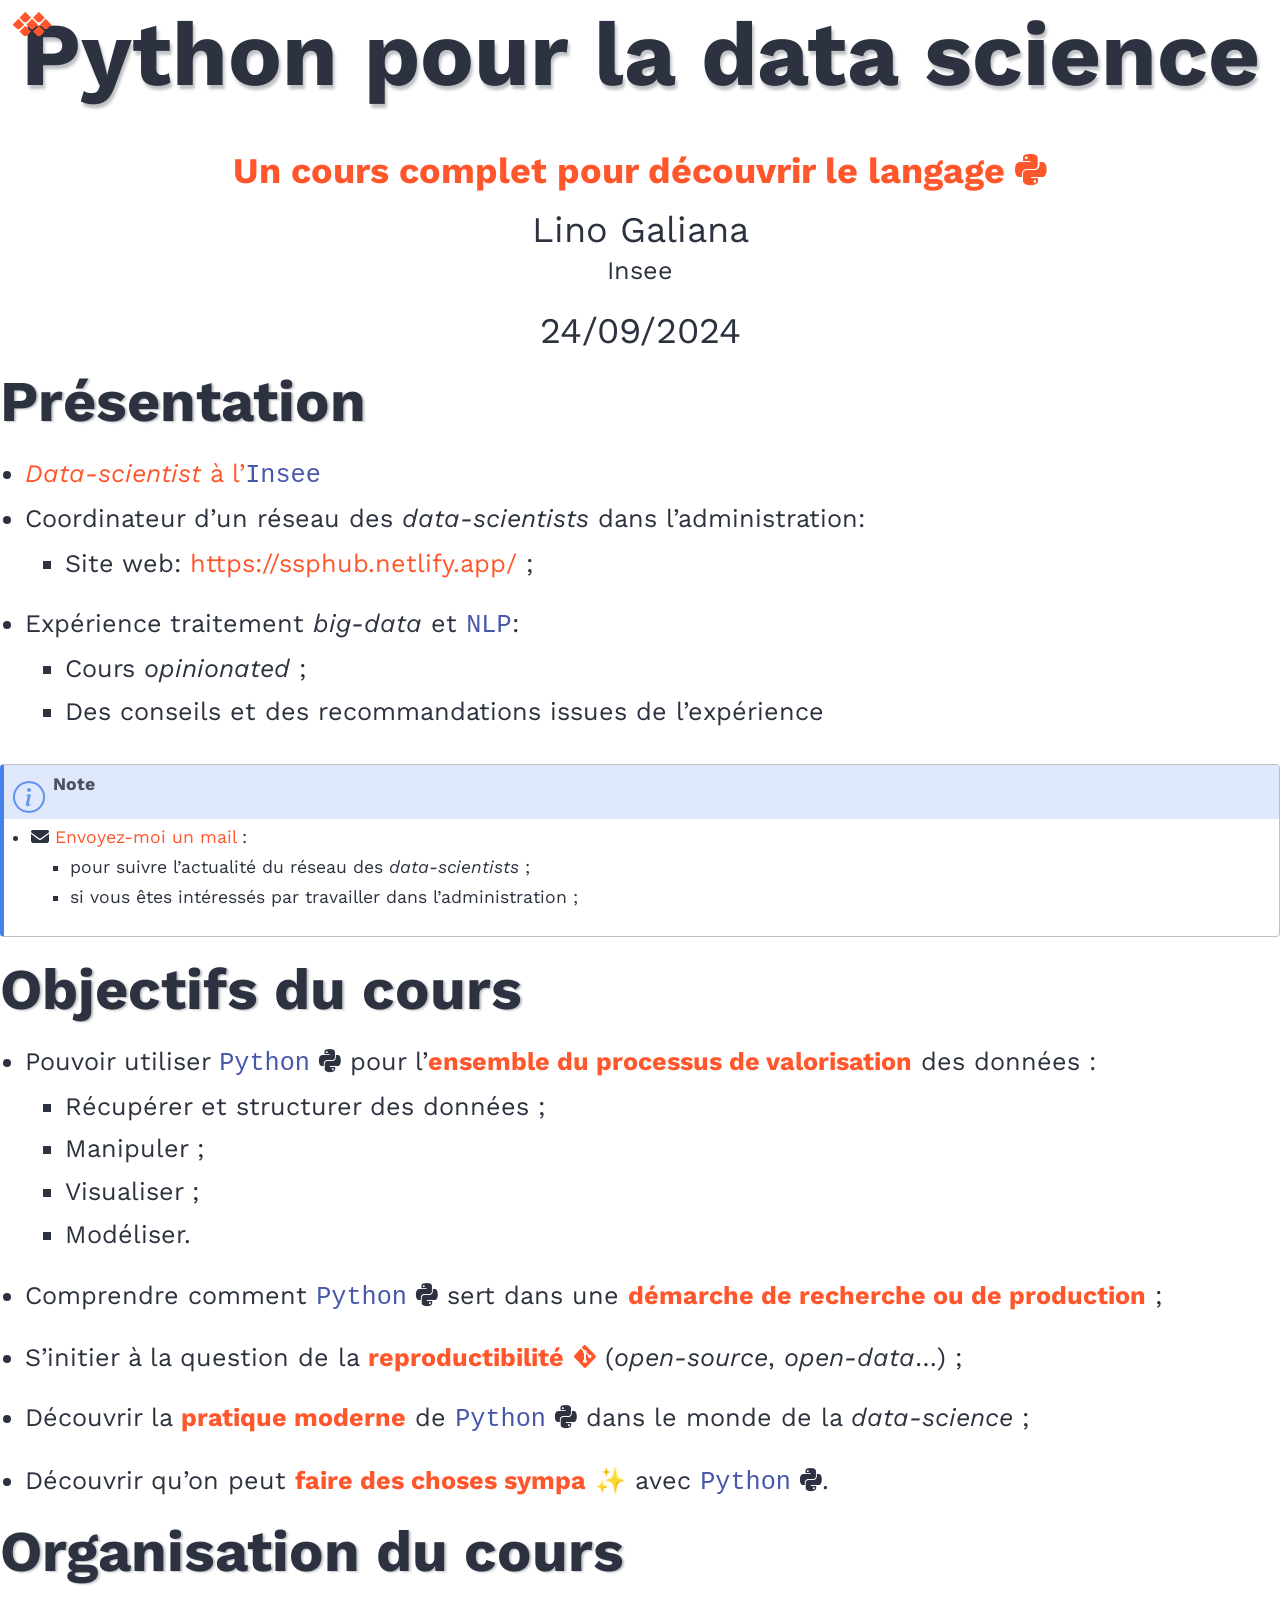
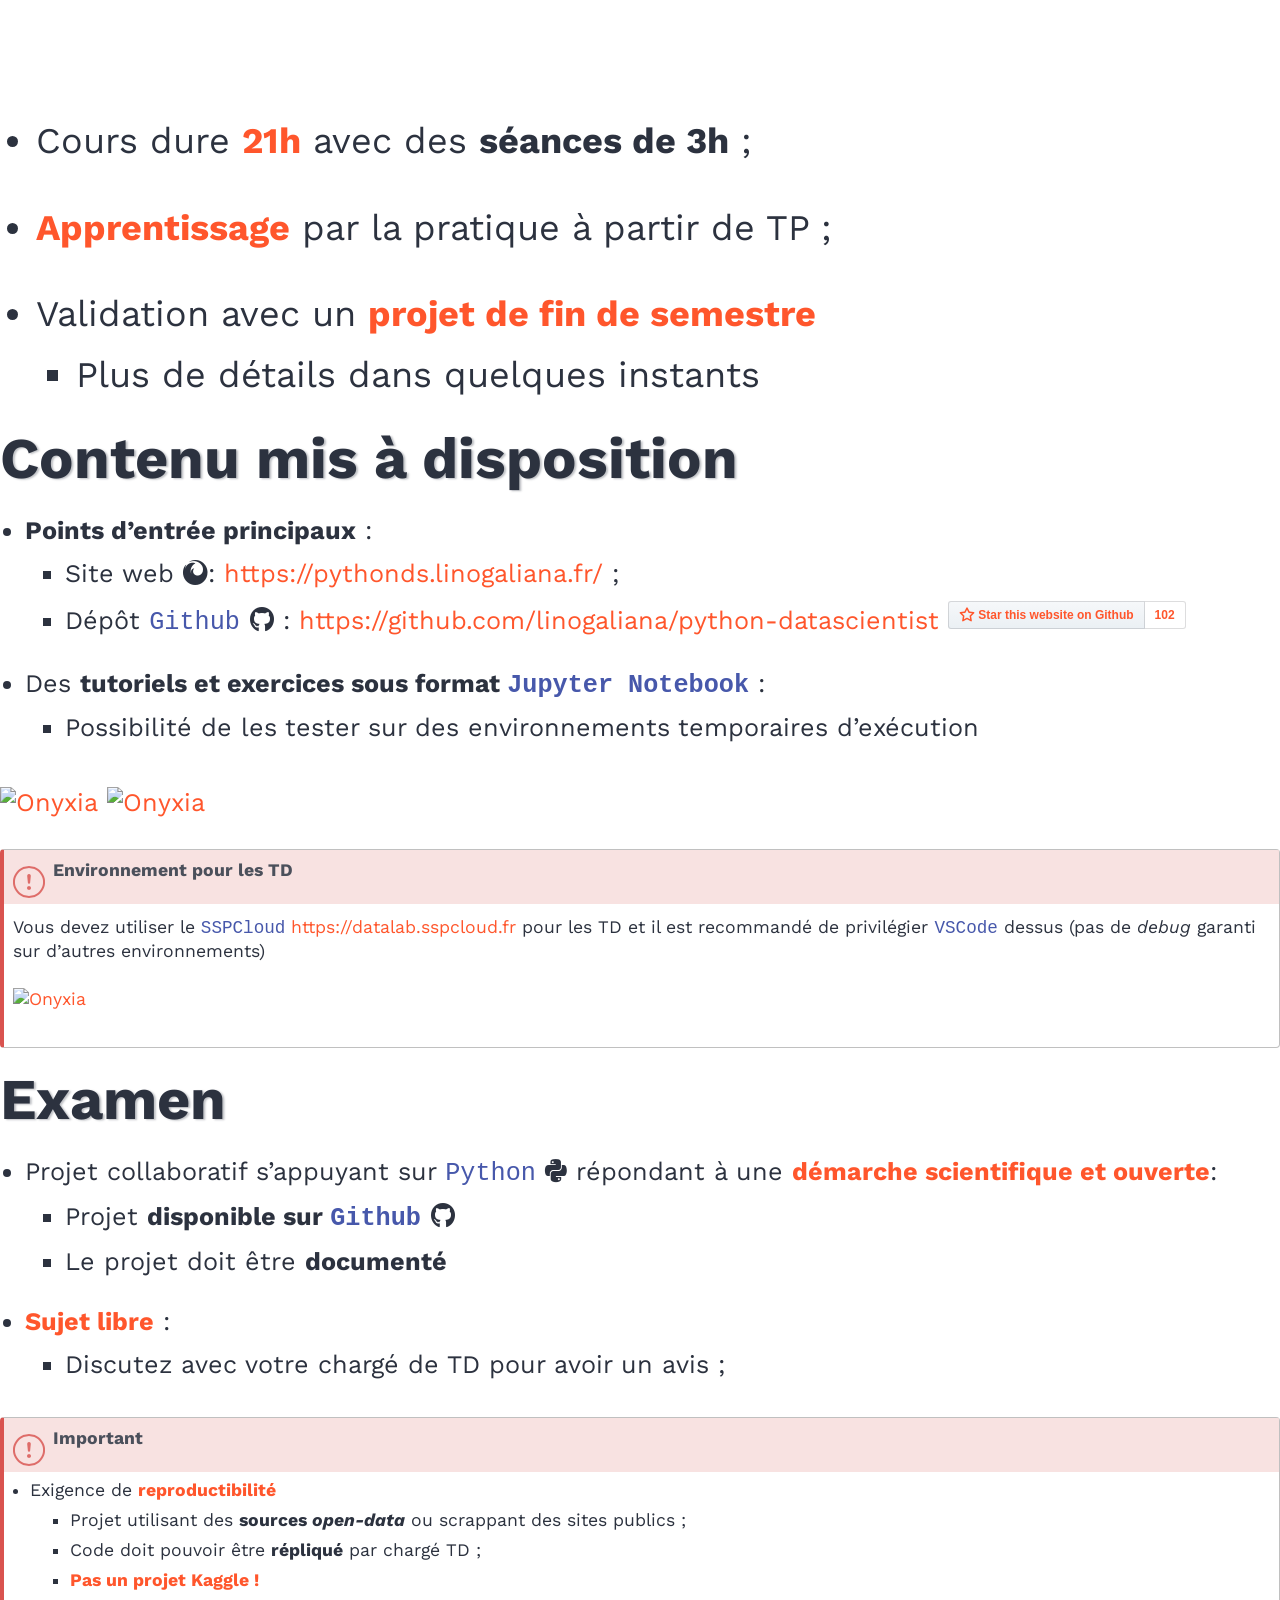
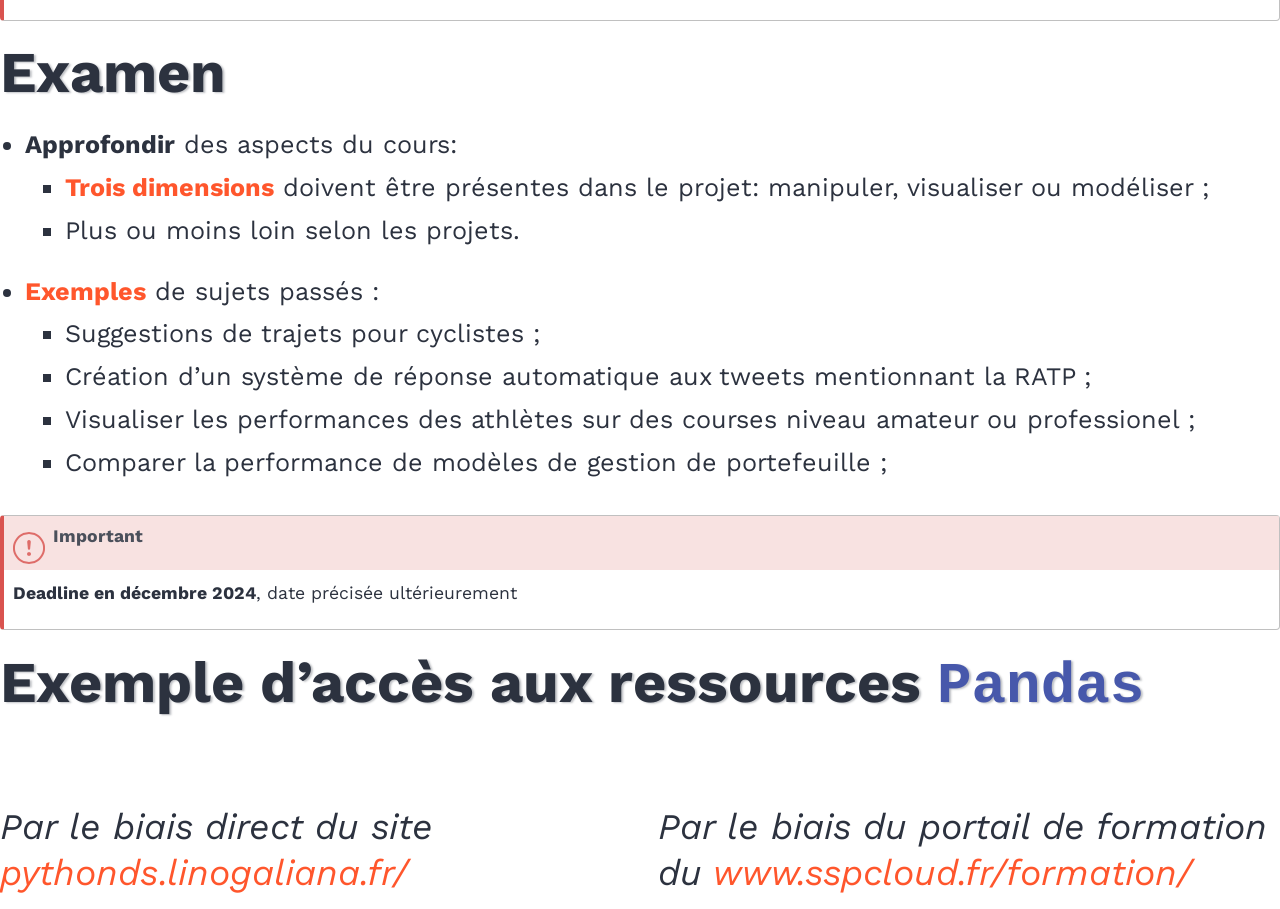
==== index.html @ a39e6d37 "Built site for gh-pages" ====
<!DOCTYPE html>
<html lang="fr-FR"><head>
<script src="site_libs/tone/tone.js"></script>
<script src="site_libs/clipboard/clipboard.min.js"></script>
<script src="site_libs/quarto-html/tabby.min.js"></script>
<script src="site_libs/quarto-html/popper.min.js"></script>
<script src="site_libs/quarto-html/tippy.umd.min.js"></script>
<link href="site_libs/quarto-html/tippy.css" rel="stylesheet">
<link href="site_libs/quarto-html/light-border.css" rel="stylesheet">
<link href="site_libs/quarto-html/quarto-html.min.css" rel="stylesheet" data-mode="light">
<link href="site_libs/quarto-html/quarto-syntax-highlighting.css" rel="stylesheet" id="quarto-text-highlighting-styles">
<link href="site_libs/quarto-contrib/fontawesome6-0.1.0/all.css" rel="stylesheet">
<link href="site_libs/quarto-contrib/fontawesome6-0.1.0/latex-fontsize.css" rel="stylesheet"><meta charset="utf-8">
  <meta name="generator" content="quarto-1.5.57">

  <meta name="author" content="Lino Galiana">
  <title>Python pour la data science</title>
  <meta name="apple-mobile-web-app-capable" content="yes">
  <meta name="apple-mobile-web-app-status-bar-style" content="black-translucent">
  <meta name="viewport" content="width=device-width, initial-scale=1.0, maximum-scale=1.0, user-scalable=no, minimal-ui">
  <link rel="stylesheet" href="site_libs/revealjs/dist/reset.css">
  <link rel="stylesheet" href="site_libs/revealjs/dist/reveal.css">
  <style>
    code{white-space: pre-wrap;}
    span.smallcaps{font-variant: small-caps;}
    div.columns{display: flex; gap: min(4vw, 1.5em);}
    div.column{flex: auto; overflow-x: auto;}
    div.hanging-indent{margin-left: 1.5em; text-indent: -1.5em;}
    ul.task-list{list-style: none;}
    ul.task-list li input[type="checkbox"] {
      width: 0.8em;
      margin: 0 0.8em 0.2em -1em; /* quarto-specific, see https://github.com/quarto-dev/quarto-cli/issues/4556 */ 
      vertical-align: middle;
    }
  </style>
  <link rel="stylesheet" href="site_libs/revealjs/dist/theme/quarto.css">
  <link rel="stylesheet" href="site_libs/quarto-contrib/quarto-project/InseeFrLab/onyxia/logo.css">
  <link href="site_libs/revealjs/plugin/quarto-line-highlight/line-highlight.css" rel="stylesheet">
  <link href="site_libs/revealjs/plugin/reveal-menu/menu.css" rel="stylesheet">
  <link href="site_libs/revealjs/plugin/reveal-menu/quarto-menu.css" rel="stylesheet">
  <link href="site_libs/revealjs/plugin/quarto-support/footer.css" rel="stylesheet">
  <style type="text/css">

  .callout {
    margin-top: 1em;
    margin-bottom: 1em;  
    border-radius: .25rem;
  }

  .callout.callout-style-simple { 
    padding: 0em 0.5em;
    border-left: solid #acacac .3rem;
    border-right: solid 1px silver;
    border-top: solid 1px silver;
    border-bottom: solid 1px silver;
    display: flex;
  }

  .callout.callout-style-default {
    border-left: solid #acacac .3rem;
    border-right: solid 1px silver;
    border-top: solid 1px silver;
    border-bottom: solid 1px silver;
  }

  .callout .callout-body-container {
    flex-grow: 1;
  }

  .callout.callout-style-simple .callout-body {
    font-size: 1rem;
    font-weight: 400;
  }

  .callout.callout-style-default .callout-body {
    font-size: 0.9rem;
    font-weight: 400;
  }

  .callout.callout-titled.callout-style-simple .callout-body {
    margin-top: 0.2em;
  }

  .callout:not(.callout-titled) .callout-body {
      display: flex;
  }

  .callout:not(.no-icon).callout-titled.callout-style-simple .callout-content {
    padding-left: 1.6em;
  }

  .callout.callout-titled .callout-header {
    padding-top: 0.2em;
    margin-bottom: -0.2em;
  }

  .callout.callout-titled .callout-title  p {
    margin-top: 0.5em;
    margin-bottom: 0.5em;
  }
    
  .callout.callout-titled.callout-style-simple .callout-content  p {
    margin-top: 0;
  }

  .callout.callout-titled.callout-style-default .callout-content  p {
    margin-top: 0.7em;
  }

  .callout.callout-style-simple div.callout-title {
    border-bottom: none;
    font-size: .9rem;
    font-weight: 600;
    opacity: 75%;
  }

  .callout.callout-style-default  div.callout-title {
    border-bottom: none;
    font-weight: 600;
    opacity: 85%;
    font-size: 0.9rem;
    padding-left: 0.5em;
    padding-right: 0.5em;
  }

  .callout.callout-style-default div.callout-content {
    padding-left: 0.5em;
    padding-right: 0.5em;
  }

  .callout.callout-style-simple .callout-icon::before {
    height: 1rem;
    width: 1rem;
    display: inline-block;
    content: "";
    background-repeat: no-repeat;
    background-size: 1rem 1rem;
  }

  .callout.callout-style-default .callout-icon::before {
    height: 0.9rem;
    width: 0.9rem;
    display: inline-block;
    content: "";
    background-repeat: no-repeat;
    background-size: 0.9rem 0.9rem;
  }

  .callout-title {
    display: flex
  }
    
  .callout-icon::before {
    margin-top: 1rem;
    padding-right: .5rem;
  }

  .callout.no-icon::before {
    display: none !important;
  }

  .callout.callout-titled .callout-body > .callout-content > :last-child {
    padding-bottom: 0.5rem;
    margin-bottom: 0;
  }

  .callout.callout-titled .callout-icon::before {
    margin-top: .5rem;
    padding-right: .5rem;
  }

  .callout:not(.callout-titled) .callout-icon::before {
    margin-top: 1rem;
    padding-right: .5rem;
  }

  /* Callout Types */

  div.callout-note {
    border-left-color: #4582ec !important;
  }

  div.callout-note .callout-icon::before {
    background-image: url('[data-uri]');
  }

  div.callout-note.callout-style-default .callout-title {
    background-color: #dae6fb
  }

  div.callout-important {
    border-left-color: #d9534f !important;
  }

  div.callout-important .callout-icon::before {
    background-image: url('[data-uri]');
  }

  div.callout-important.callout-style-default .callout-title {
    background-color: #f7dddc
  }

  div.callout-warning {
    border-left-color: #f0ad4e !important;
  }

  div.callout-warning .callout-icon::before {
    background-image: url('[data-uri]');
  }

  div.callout-warning.callout-style-default .callout-title {
    background-color: #fcefdc
  }

  div.callout-tip {
    border-left-color: #02b875 !important;
  }

  div.callout-tip .callout-icon::before {
    background-image: url('[data-uri]');
  }

  div.callout-tip.callout-style-default .callout-title {
    background-color: #ccf1e3
  }

  div.callout-caution {
    border-left-color: #fd7e14 !important;
  }

  div.callout-caution .callout-icon::before {
    background-image: url('[data-uri]');
  }

  div.callout-caution.callout-style-default .callout-title {
    background-color: #ffe5d0
  }

  </style>
  <style type="text/css">
    .reveal div.sourceCode {
      margin: 0;
      overflow: auto;
    }
    .reveal div.hanging-indent {
      margin-left: 1em;
      text-indent: -1em;
    }
    .reveal .slide:not(.center) {
      height: 100%;
    }
    .reveal .slide.scrollable {
      overflow-y: auto;
    }
    .reveal .footnotes {
      height: 100%;
      overflow-y: auto;
    }
    .reveal .slide .absolute {
      position: absolute;
      display: block;
    }
    .reveal .footnotes ol {
      counter-reset: ol;
      list-style-type: none; 
      margin-left: 0;
    }
    .reveal .footnotes ol li:before {
      counter-increment: ol;
      content: counter(ol) ". "; 
    }
    .reveal .footnotes ol li > p:first-child {
      display: inline-block;
    }
    .reveal .slide ul,
    .reveal .slide ol {
      margin-bottom: 0.5em;
    }
    .reveal .slide ul li,
    .reveal .slide ol li {
      margin-top: 0.4em;
      margin-bottom: 0.2em;
    }
    .reveal .slide ul[role="tablist"] li {
      margin-bottom: 0;
    }
    .reveal .slide ul li > *:first-child,
    .reveal .slide ol li > *:first-child {
      margin-block-start: 0;
    }
    .reveal .slide ul li > *:last-child,
    .reveal .slide ol li > *:last-child {
      margin-block-end: 0;
    }
    .reveal .slide .columns:nth-child(3) {
      margin-block-start: 0.8em;
    }
    .reveal blockquote {
      box-shadow: none;
    }
    .reveal .tippy-content>* {
      margin-top: 0.2em;
      margin-bottom: 0.7em;
    }
    .reveal .tippy-content>*:last-child {
      margin-bottom: 0.2em;
    }
    .reveal .slide > img.stretch.quarto-figure-center,
    .reveal .slide > img.r-stretch.quarto-figure-center {
      display: block;
      margin-left: auto;
      margin-right: auto; 
    }
    .reveal .slide > img.stretch.quarto-figure-left,
    .reveal .slide > img.r-stretch.quarto-figure-left  {
      display: block;
      margin-left: 0;
      margin-right: auto; 
    }
    .reveal .slide > img.stretch.quarto-figure-right,
    .reveal .slide > img.r-stretch.quarto-figure-right  {
      display: block;
      margin-left: auto;
      margin-right: 0; 
    }
  </style>
  <link rel="icon" type="image/png" sizes="32x32" href="favicon-32x32.png">
<meta name="citation_title" content="Python pour la data science">
<meta name="citation_author" content="Lino Galiana">
<meta name="citation_publication_date" content="2023">
<meta name="citation_cover_date" content="2023">
<meta name="citation_year" content="2023">
<meta name="citation_online_date" content="2024-09-24">
<meta name="citation_fulltext_html_url" content="https://pythonds.linogaliana.fr/">
<meta name="citation_doi" content="10.5281/zenodo.8229676">
<meta name="citation_language" content="fr-FR">
</head>
<body class="quarto-light">
  <div class="reveal">
    <div class="slides">

<section id="title-slide" data-background-image="site_libs/quarto-contrib/quarto-project/InseeFrLab/onyxia/background.svg" data-background-size="contain" class="quarto-title-block center">
  <h1 class="title">Python pour la data science</h1>
  <p class="subtitle"></p><p><strong><span class="orange">Un cours complet pour découvrir le langage <i class="fa-brands fa-python" aria-label="python"></i></span></strong></p><p></p>

<div class="quarto-title-authors">
<div class="quarto-title-author">
<div class="quarto-title-author-name">
<a href="https://www.linogaliana.fr/">Lino Galiana</a> 
</div>
        <p class="quarto-title-affiliation">
            Insee
          </p>
    </div>
</div>

  <p class="date">24/09/2024</p>
</section>
<section id="présentation" class="slide level2 smaller" data-background-image="background.svg" data-background-size="contain">
<h2>Présentation</h2>
<ul>
<li><p><a href="https://www.linogaliana.fr/"><em>Data-scientist</em> à l’<code>Insee</code></a></p></li>
<li><p>Coordinateur d’un réseau des <em>data-scientists</em> dans l’administration:</p>
<ul>
<li>Site web: <a href="https://ssphub.netlify.app/">https://ssphub.netlify.app/</a> ;</li>
</ul></li>
</ul>
<div class="fragment">
<ul>
<li>Expérience traitement <em>big-data</em> et <code>NLP</code>:
<ul>
<li>Cours <em>opinionated</em> ;</li>
<li>Des conseils et des recommandations issues de l’expérience</li>
</ul></li>
</ul>
<div class="callout callout-note callout-titled callout-style-default">
<div class="callout-body">
<div class="callout-title">
<div class="callout-icon-container">
<i class="callout-icon"></i>
</div>
<p><strong>Note</strong></p>
</div>
<div class="callout-content">
<ul>
<li><i class="fa-solid fa-envelope" aria-label="envelope"></i> <script type="text/javascript">
<!--
h='&#x69;&#110;&#x73;&#x65;&#x65;&#46;&#102;&#114;';a='&#64;';n='&#x25;&#50;&#48;&#108;&#x69;&#110;&#x6f;&#46;&#x67;&#x61;&#108;&#x69;&#x61;&#110;&#x61;';e=n+a+h;
document.write('<a h'+'ref'+'="ma'+'ilto'+':'+e+'" clas'+'s="em' + 'ail">'+'&#x45;&#110;&#118;&#x6f;&#x79;&#x65;&#122;&#x2d;&#x6d;&#x6f;&#x69;&#32;&#x75;&#110;&#32;&#x6d;&#x61;&#x69;&#108;'+'<\/'+'a'+'>');
// -->
</script><noscript>Envoyez-moi un mail (%20lino.galiana at insee dot fr)</noscript> :
<ul>
<li>pour suivre l’actualité du réseau des <em>data-scientists</em> ;</li>
<li>si vous êtes intéressés par travailler dans l’administration ;</li>
</ul></li>
</ul>
</div>
</div>
</div>
</div>
</section>
<section id="objectifs-du-cours" class="slide level2 smaller" data-background-image="background.svg" data-background-size="contain">
<h2>Objectifs du cours</h2>
<ul>
<li>Pouvoir utiliser <code>Python</code> <i class="fa-brands fa-python" aria-label="python"></i> pour l’<span class="orange"><strong>ensemble du processus de valorisation</strong></span> des données :
<ul>
<li>Récupérer et structurer des données ;</li>
<li>Manipuler ;</li>
<li>Visualiser ;</li>
<li>Modéliser.</li>
</ul></li>
</ul>
<div class="fragment">
<ul>
<li>Comprendre comment <code>Python</code> <i class="fa-brands fa-python" aria-label="python"></i> sert dans une <span class="orange"><strong>démarche de recherche ou de production</strong></span> ;</li>
</ul>
</div>
<div class="fragment">
<ul>
<li>S’initier à la question de la <span class="orange"><strong>reproductibilité</strong> <i class="fa-brands fa-git-alt" aria-label="git-alt"></i></span> (<em>open-source</em>, <em>open-data</em>…) ;</li>
</ul>
</div>
<div class="fragment">
<ul>
<li>Découvrir la <span class="orange"><strong>pratique moderne</strong></span> de <code>Python</code> <i class="fa-brands fa-python" aria-label="python"></i> dans le monde de la <em>data-science</em> ;</li>
</ul>
</div>
<div class="fragment">
<ul>
<li>Découvrir qu’on peut <span class="orange"><strong>faire des choses sympa</strong></span> <span class="emoji" data-emoji="sparkles">✨</span> avec <code>Python</code> <i class="fa-brands fa-python" aria-label="python"></i>.</li>
</ul>
</div>
</section>
<section id="organisation-du-cours" class="slide level2" data-background-image="background.svg" data-background-size="contain">
<h2>Organisation du cours</h2>
<p><br><br></p>
<ul>
<li>Cours dure <span class="orange"><strong>21h</strong></span> avec des <strong>séances de 3h</strong> ;</li>
</ul>
<div class="fragment">
<ul>
<li><span class="orange"><strong>Apprentissage</strong></span> par la pratique à partir de TP ;</li>
</ul>
</div>
<div class="fragment">
<ul>
<li>Validation avec un <span class="orange"><strong>projet de fin de semestre</strong></span>
<ul>
<li>Plus de détails dans quelques instants</li>
</ul></li>
</ul>
</div>
</section>
<section id="contenu-mis-à-disposition" class="slide level2 smaller" data-background-image="background.svg" data-background-size="contain">
<h2>Contenu mis à disposition</h2>
<style type="text/css">body{margin:0}a{text-decoration:none;outline:0}.widget{display:inline-block;overflow:hidden;font-family:-apple-system,BlinkMacSystemFont,Segoe UI,Helvetica,Arial,sans-serif;font-size:0;line-height:0;white-space:nowrap}.btn,.social-count{position:relative;display:inline-block;display:inline-flex;height:14px;padding:2px 5px;font-size:11px;font-weight:600;line-height:14px;vertical-align:bottom;cursor:pointer;-webkit-user-select:none;-moz-user-select:none;-ms-user-select:none;user-select:none;background-repeat:repeat-x;background-position:-1px -1px;background-size:110% 110%;border:1px solid}.btn{border-radius:.25em}.btn:not(:last-child){border-radius:.25em 0 0 .25em}.social-count{border-left:0;border-radius:0 .25em .25em 0}.widget-lg .btn,.widget-lg .social-count{height:16px;padding:5px 10px;font-size:12px;line-height:16px}.octicon{display:inline-block;vertical-align:text-top;fill:currentColor;overflow:visible}.btn:focus-visible,.social-count:focus-visible{outline:2px solid #0969da;outline-offset:-2px}.btn{color:#24292f;background-color:#ebf0f4;border-color:#ccd1d5;border-color:rgba(27,31,36,.15);background-image:url("data:image/svg+xml,%3csvg xmlns='http://www.w3.org/2000/svg'%3e%3clinearGradient id='o' x2='0' y2='1'%3e%3cstop stop-color='%23f6f8fa'/%3e%3cstop offset='90%25' stop-color='%23ebf0f4'/%3e%3c/linearGradient%3e%3crect width='100%25' height='100%25' fill='url(%23o)'/%3e%3c/svg%3e");background-image:-moz-linear-gradient(top, #f6f8fa, #ebf0f4 90%);background-image:linear-gradient(180deg, #f6f8fa, #ebf0f4 90%);filter:progid:DXImageTransform.Microsoft.Gradient(startColorstr='#FFF6F8FA', endColorstr='#FFEAEFF3')}:root .btn{filter:none}.btn:hover,.btn:focus{background-color:#e9ebef;background-position:0 -0.5em;border-color:#caccd1;border-color:rgba(27,31,36,.15);background-image:url("data:image/svg+xml,%3csvg xmlns='http://www.w3.org/2000/svg'%3e%3clinearGradient id='o' x2='0' y2='1'%3e%3cstop stop-color='%23f3f4f6'/%3e%3cstop offset='90%25' stop-color='%23e9ebef'/%3e%3c/linearGradient%3e%3crect width='100%25' height='100%25' fill='url(%23o)'/%3e%3c/svg%3e");background-image:-moz-linear-gradient(top, #f3f4f6, #e9ebef 90%);background-image:linear-gradient(180deg, #f3f4f6, #e9ebef 90%);filter:progid:DXImageTransform.Microsoft.Gradient(startColorstr='#FFF3F4F6', endColorstr='#FFE8EAEE')}:root .btn:hover,:root .btn:focus{filter:none}.btn:active{background-color:#e5e9ed;border-color:#c7cbcf;border-color:rgba(27,31,36,.15);box-shadow:inset 0 .15em .3em rgba(27,31,36,.15);background-image:none;filter:none}.social-count{color:#24292f;background-color:#fff;border-color:#ddddde;border-color:rgba(27,31,36,.15)}.social-count:hover,.social-count:focus{color:#0969da}.octicon-heart{color:#bf3989}</style>
<ul>
<li><strong>Points d’entrée principaux</strong> :
<ul>
<li>Site web <i class="fa-brands fa-firefox" aria-label="firefox"></i>: <a href="https://pythonds.linogaliana.fr/" class="uri">https://pythonds.linogaliana.fr/</a> ;</li>
<li>Dépôt <code>Github</code> <i class="fa-brands fa-github" aria-label="github"></i> : <a href="https://github.com/linogaliana/python-datascientist" class="uri">https://github.com/linogaliana/python-datascientist</a>
<div class="widget widget-lg">
<a class="btn" href="https://github.com/linogaliana/python-datascientist" rel="noopener" target="_blank" aria-label="Star this website on Github"><svg viewbox="0 0 16 16" width="16" height="16" class="octicon octicon-star" aria-hidden="true"><path fill-rule="evenodd" d="M8 .25a.75.75 0 01.673.418l1.882 3.815 4.21.612a.75.75 0 01.416 1.279l-3.046 2.97.719 4.192a.75.75 0 01-1.088.791L8 12.347l-3.766 1.98a.75.75 0 01-1.088-.79l.72-4.194L.818 6.374a.75.75 0 01.416-1.28l4.21-.611L7.327.668A.75.75 0 018 .25zm0 2.445L6.615 5.5a.75.75 0 01-.564.41l-3.097.45 2.24 2.184a.75.75 0 01.216.664l-.528 3.084 2.769-1.456a.75.75 0 01.698 0l2.77 1.456-.53-3.084a.75.75 0 01.216-.664l2.24-2.183-3.096-.45a.75.75 0 01-.564-.41L8 2.694v.001z"></path></svg>&nbsp;<span>Star this website on Github</span></a><a class="social-count" href="https://github.com/linogaliana/python-datascientist/stargazers" rel="noopener" target="_blank" aria-label="102 stargazers on GitHub">102</a>
</div></li>
</ul></li>
</ul>
<div class="fragment">
<ul>
<li>Des <strong>tutoriels et exercices sous format <code>Jupyter Notebook</code></strong> :
<ul>
<li>Possibilité de les tester sur des environnements temporaires d’exécution</li>
</ul></li>
</ul>
<p><a href="https://datalab.sspcloud.fr/launcher/ide/vscode-python?autoLaunch=true&amp;onyxia.friendlyName=%C2%AB02_pandas_intro%C2%BB&amp;init.personalInit=%C2%ABhttps%3A%2F%2Fraw.githubusercontent.com%2Flinogaliana%2Fpython-datascientist%2Fmaster%2Fsspcloud%2Finit-vscode.sh%C2%BB&amp;init.personalInitArgs=%C2%ABmanipulation%2002_pandas_intro%C2%BB&amp;security.allowlist.enabled=false" target="_blank" rel="noopener" data-original-href="https://datalab.sspcloud.fr/launcher/ide/vscode-python?autoLaunch=true&amp;onyxia.friendlyName=%C2%AB02_pandas_intro%C2%BB&amp;init.personalInit=%C2%ABhttps%3A%2F%2Fraw.githubusercontent.com%2Flinogaliana%2Fpython-datascientist%2Fmaster%2Fsspcloud%2Finit-vscode.sh%C2%BB&amp;init.personalInitArgs=%C2%ABmanipulation%2002_pandas_intro%C2%BB&amp;security.allowlist.enabled=false"><img src="https://img.shields.io/badge/SSP%20Cloud-Tester_avec_VSCode-blue?logo=visualstudiocode&amp;logoColor=blue" alt="Onyxia"></a>
<a href="https://datalab.sspcloud.fr/launcher/ide/jupyter-python?autoLaunch=true&amp;onyxia.friendlyName=%C2%AB02_pandas_intro%C2%BB&amp;init.personalInit=%C2%ABhttps%3A%2F%2Fraw.githubusercontent.com%2Flinogaliana%2Fpython-datascientist%2Fmaster%2Fsspcloud%2Finit-jupyter.sh%C2%BB&amp;init.personalInitArgs=%C2%ABmanipulation%2002_pandas_intro%C2%BB&amp;security.allowlist.enabled=false" target="_blank" rel="noopener" data-original-href="https://datalab.sspcloud.fr/launcher/ide/jupyter-python?autoLaunch=true&amp;onyxia.friendlyName=%C2%AB02_pandas_intro%C2%BB&amp;init.personalInit=%C2%ABhttps%3A%2F%2Fraw.githubusercontent.com%2Flinogaliana%2Fpython-datascientist%2Fmaster%2Fsspcloud%2Finit-jupyter.sh%C2%BB&amp;init.personalInitArgs=%C2%ABmanipulation%2002_pandas_intro%C2%BB&amp;security.allowlist.enabled=false"><img src="https://img.shields.io/badge/SSP%20Cloud-Tester_avec_Jupyter-orange?logo=Jupyter&amp;logoColor=orange" alt="Onyxia"></a></p>
<div class="callout callout-important callout-titled callout-style-default">
<div class="callout-body">
<div class="callout-title">
<div class="callout-icon-container">
<i class="callout-icon"></i>
</div>
<p><strong>Environnement pour les TD</strong></p>
</div>
<div class="callout-content">
<p>Vous devez utiliser le <a href="https://datalab.sspcloud.fr/home"><code>SSPCloud</code> https://datalab.sspcloud.fr</a> pour les TD et il est recommandé de privilégier <code>VSCode</code> dessus (pas de <em>debug</em> garanti sur d’autres environnements)</p>
<p><a href="https://datalab.sspcloud.fr/launcher/ide/vscode-python?autoLaunch=true&amp;onyxia.friendlyName=%C2%AB02_pandas_intro%C2%BB&amp;init.personalInit=%C2%ABhttps%3A%2F%2Fraw.githubusercontent.com%2Flinogaliana%2Fpython-datascientist%2Fmaster%2Fsspcloud%2Finit-vscode.sh%C2%BB&amp;init.personalInitArgs=%C2%ABmanipulation%2002_pandas_intro%C2%BB&amp;security.allowlist.enabled=false" target="_blank" rel="noopener" data-original-href="https://datalab.sspcloud.fr/launcher/ide/vscode-python?autoLaunch=true&amp;onyxia.friendlyName=%C2%AB02_pandas_intro%C2%BB&amp;init.personalInit=%C2%ABhttps%3A%2F%2Fraw.githubusercontent.com%2Flinogaliana%2Fpython-datascientist%2Fmaster%2Fsspcloud%2Finit-vscode.sh%C2%BB&amp;init.personalInitArgs=%C2%ABmanipulation%2002_pandas_intro%C2%BB&amp;security.allowlist.enabled=false"><img src="https://img.shields.io/badge/SSP%20Cloud-Tester_avec_VSCode-blue?logo=visualstudiocode&amp;logoColor=blue" alt="Onyxia"></a></p>
</div>
</div>
</div>
</div>
</section>
<section id="examen" class="slide level2 smaller" data-background-image="background.svg" data-background-size="contain">
<h2>Examen</h2>
<ul>
<li>Projet collaboratif s’appuyant sur <code>Python</code> <i class="fa-brands fa-python" aria-label="python"></i>
répondant à une <span class="orange"><strong>démarche scientifique et ouverte</strong></span>:
<ul>
<li>Projet <strong>disponible sur <code>Github</code></strong> <i class="fa-brands fa-github" aria-label="github"></i></li>
<li>Le projet doit être <strong>documenté</strong></li>
</ul></li>
</ul>
<div class="fragment">
<ul>
<li><span class="orange"><strong>Sujet libre</strong></span> :
<ul>
<li>Discutez avec votre chargé de TD pour avoir un avis ;</li>
</ul></li>
</ul>
</div>
<div class="fragment">
<div class="callout callout-important callout-titled callout-style-default">
<div class="callout-body">
<div class="callout-title">
<div class="callout-icon-container">
<i class="callout-icon"></i>
</div>
<p><strong>Important</strong></p>
</div>
<div class="callout-content">
<ul>
<li>Exigence de <span class="orange"><strong>reproductibilité</strong></span>
<ul>
<li>Projet utilisant des <strong>sources <em>open-data</em></strong> ou scrappant des sites publics ;</li>
<li>Code doit pouvoir être <strong>répliqué</strong> par chargé TD ;</li>
<li><span class="orange"><strong>Pas un projet Kaggle !</strong></span></li>
</ul></li>
</ul>
</div>
</div>
</div>
</div>
</section>
<section id="examen-1" class="slide level2 smaller" data-background-image="background.svg" data-background-size="contain">
<h2>Examen</h2>
<ul>
<li><strong>Approfondir</strong> des aspects du cours:
<ul>
<li><span class="orange"><strong>Trois dimensions</strong></span> doivent être présentes dans le projet: manipuler, visualiser ou modéliser ;</li>
<li>Plus ou moins loin selon les projets.</li>
</ul></li>
</ul>
<div class="fragment">
<ul>
<li><span class="orange"><strong>Exemples</strong></span> de sujets passés :
<ul>
<li>Suggestions de trajets pour cyclistes ;</li>
<li>Création d’un système de réponse automatique aux tweets mentionnant la RATP ;</li>
<li>Visualiser les performances des athlètes sur des courses niveau amateur ou professionel ;</li>
<li>Comparer la performance de modèles de gestion de portefeuille ;</li>
</ul></li>
</ul>
<div class="callout callout-important callout-titled callout-style-default">
<div class="callout-body">
<div class="callout-title">
<div class="callout-icon-container">
<i class="callout-icon"></i>
</div>
<p><strong>Important</strong></p>
</div>
<div class="callout-content">
<p><strong>Deadline en décembre 2024</strong>, date précisée ultérieurement</p>
</div>
</div>
</div>
</div>
</section>
<section id="exemple-daccès-aux-ressources-pandas" class="slide level2" data-background-image="background.svg" data-background-size="contain">
<h2>Exemple d’accès aux ressources <code>Pandas</code></h2>
<div class="columns">
<div class="column" style="width:50%;">
<p><a href="https://pythonds.linogaliana.fr/content/manipulation/02_pandas_intro.html"><img data-src="pandaqr2.png" style="width:100.0%"></a></p>
<p><em>Par le biais direct du site <a href="https://pythonds.linogaliana.fr/content/manipulation/02_pandas_intro.html">pythonds.linogaliana.fr/</a></em></p>
</div><div class="column" style="width:50%;">
<p><a href="https://www.sspcloud.fr/formation"><img data-src="onyxia-qrcode4.png" style="width:100.0%"></a></p>
<p><em>Par le biais du portail de formation du <a href="https://www.sspcloud.fr/formation">www.sspcloud.fr/formation/</a></em></p>
</div></div>

<div class="quarto-auto-generated-content">
<div class="footer footer-default">
<p><strong><em>Python pour la data science</em>, ENSAE (Retour sur <a href="https://pythonds.linogaliana.fr/">pythonds.linogaliana.fr</a>)</strong></p>
</div>
</div>
</section>
    </div>
  </div>

  <script>window.backupDefine = window.define; window.define = undefined;</script>
  <script src="site_libs/revealjs/dist/reveal.js"></script>
  <!-- reveal.js plugins -->
  <script src="site_libs/revealjs/plugin/quarto-line-highlight/line-highlight.js"></script>
  <script src="site_libs/revealjs/plugin/pdf-export/pdfexport.js"></script>
  <script src="site_libs/revealjs/plugin/reveal-menu/menu.js"></script>
  <script src="site_libs/revealjs/plugin/reveal-menu/quarto-menu.js"></script>
  <script src="site_libs/revealjs/plugin/quarto-tone/tone.js"></script>
  <script src="site_libs/revealjs/plugin/quarto-support/support.js"></script>
  

  <script src="site_libs/revealjs/plugin/notes/notes.js"></script>
  <script src="site_libs/revealjs/plugin/search/search.js"></script>
  <script src="site_libs/revealjs/plugin/zoom/zoom.js"></script>
  <script src="site_libs/revealjs/plugin/math/math.js"></script>
  <script>window.define = window.backupDefine; window.backupDefine = undefined;</script>

  <script>

      // Full list of configuration options available at:
      // https://revealjs.com/config/
      Reveal.initialize({
'controlsAuto': true,
'previewLinksAuto': false,
'pdfSeparateFragments': false,
'autoAnimateEasing': "ease",
'autoAnimateDuration': 1,
'autoAnimateUnmatched': true,
'menu': {"side":"left","useTextContentForMissingTitles":true,"markers":false,"loadIcons":false,"custom":[{"title":"Tools","icon":"<i class=\"fas fa-gear\"></i>","content":"<ul class=\"slide-menu-items\">\n<li class=\"slide-tool-item active\" data-item=\"0\"><a href=\"#\" onclick=\"RevealMenuToolHandlers.fullscreen(event)\"><kbd>f</kbd> Fullscreen</a></li>\n<li class=\"slide-tool-item\" data-item=\"1\"><a href=\"#\" onclick=\"RevealMenuToolHandlers.speakerMode(event)\"><kbd>s</kbd> Speaker View</a></li>\n<li class=\"slide-tool-item\" data-item=\"2\"><a href=\"#\" onclick=\"RevealMenuToolHandlers.overview(event)\"><kbd>o</kbd> Slide Overview</a></li>\n<li class=\"slide-tool-item\" data-item=\"3\"><a href=\"#\" onclick=\"RevealMenuToolHandlers.togglePdfExport(event)\"><kbd>e</kbd> PDF Export Mode</a></li>\n<li class=\"slide-tool-item\" data-item=\"4\"><a href=\"#\" onclick=\"RevealMenuToolHandlers.keyboardHelp(event)\"><kbd>?</kbd> Keyboard Help</a></li>\n</ul>"}],"openButton":true},
'smaller': false,
 
        // Display controls in the bottom right corner
        controls: false,

        // Help the user learn the controls by providing hints, for example by
        // bouncing the down arrow when they first encounter a vertical slide
        controlsTutorial: false,

        // Determines where controls appear, "edges" or "bottom-right"
        controlsLayout: 'edges',

        // Visibility rule for backwards navigation arrows; "faded", "hidden"
        // or "visible"
        controlsBackArrows: 'faded',

        // Display a presentation progress bar
        progress: true,

        // Display the page number of the current slide
        slideNumber: 'c/t',

        // 'all', 'print', or 'speaker'
        showSlideNumber: 'all',

        // Add the current slide number to the URL hash so that reloading the
        // page/copying the URL will return you to the same slide
        hash: true,

        // Start with 1 for the hash rather than 0
        hashOneBasedIndex: false,

        // Flags if we should monitor the hash and change slides accordingly
        respondToHashChanges: true,

        // Push each slide change to the browser history
        history: true,

        // Enable keyboard shortcuts for navigation
        keyboard: true,

        // Enable the slide overview mode
        overview: true,

        // Disables the default reveal.js slide layout (scaling and centering)
        // so that you can use custom CSS layout
        disableLayout: false,

        // Vertical centering of slides
        center: false,

        // Enables touch navigation on devices with touch input
        touch: true,

        // Loop the presentation
        loop: false,

        // Change the presentation direction to be RTL
        rtl: false,

        // see https://revealjs.com/vertical-slides/#navigation-mode
        navigationMode: 'linear',

        // Randomizes the order of slides each time the presentation loads
        shuffle: false,

        // Turns fragments on and off globally
        fragments: true,

        // Flags whether to include the current fragment in the URL,
        // so that reloading brings you to the same fragment position
        fragmentInURL: false,

        // Flags if the presentation is running in an embedded mode,
        // i.e. contained within a limited portion of the screen
        embedded: false,

        // Flags if we should show a help overlay when the questionmark
        // key is pressed
        help: true,

        // Flags if it should be possible to pause the presentation (blackout)
        pause: true,

        // Flags if speaker notes should be visible to all viewers
        showNotes: false,

        // Global override for autoplaying embedded media (null/true/false)
        autoPlayMedia: null,

        // Global override for preloading lazy-loaded iframes (null/true/false)
        preloadIframes: null,

        // Number of milliseconds between automatically proceeding to the
        // next slide, disabled when set to 0, this value can be overwritten
        // by using a data-autoslide attribute on your slides
        autoSlide: 0,

        // Stop auto-sliding after user input
        autoSlideStoppable: true,

        // Use this method for navigation when auto-sliding
        autoSlideMethod: null,

        // Specify the average time in seconds that you think you will spend
        // presenting each slide. This is used to show a pacing timer in the
        // speaker view
        defaultTiming: null,

        // Enable slide navigation via mouse wheel
        mouseWheel: false,

        // The display mode that will be used to show slides
        display: 'block',

        // Hide cursor if inactive
        hideInactiveCursor: true,

        // Time before the cursor is hidden (in ms)
        hideCursorTime: 5000,

        // Opens links in an iframe preview overlay
        previewLinks: false,

        // Transition style (none/fade/slide/convex/concave/zoom)
        transition: 'none',

        // Transition speed (default/fast/slow)
        transitionSpeed: 'default',

        // Transition style for full page slide backgrounds
        // (none/fade/slide/convex/concave/zoom)
        backgroundTransition: 'none',

        // Number of slides away from the current that are visible
        viewDistance: 3,

        // Number of slides away from the current that are visible on mobile
        // devices. It is advisable to set this to a lower number than
        // viewDistance in order to save resources.
        mobileViewDistance: 2,

        // The "normal" size of the presentation, aspect ratio will be preserved
        // when the presentation is scaled to fit different resolutions. Can be
        // specified using percentage units.
        width: 1050,

        height: 700,

        // Factor of the display size that should remain empty around the content
        margin: 0.1,

        math: {
          mathjax: 'https://cdnjs.cloudflare.com/ajax/libs/mathjax/2.7.0/MathJax.js',
          config: 'TeX-AMS_HTML-full',
          tex2jax: {
            inlineMath: [['\\(','\\)']],
            displayMath: [['\\[','\\]']],
            balanceBraces: true,
            processEscapes: false,
            processRefs: true,
            processEnvironments: true,
            preview: 'TeX',
            skipTags: ['script','noscript','style','textarea','pre','code'],
            ignoreClass: 'tex2jax_ignore',
            processClass: 'tex2jax_process'
          },
        },

        // reveal.js plugins
        plugins: [QuartoLineHighlight, PdfExport, RevealMenu, QuartoTone, QuartoSupport,

          RevealMath,
          RevealNotes,
          RevealSearch,
          RevealZoom
        ]
      });
    </script>
    <script id="quarto-html-after-body" type="application/javascript">
    window.document.addEventListener("DOMContentLoaded", function (event) {
      const toggleBodyColorMode = (bsSheetEl) => {
        const mode = bsSheetEl.getAttribute("data-mode");
        const bodyEl = window.document.querySelector("body");
        if (mode === "dark") {
          bodyEl.classList.add("quarto-dark");
          bodyEl.classList.remove("quarto-light");
        } else {
          bodyEl.classList.add("quarto-light");
          bodyEl.classList.remove("quarto-dark");
        }
      }
      const toggleBodyColorPrimary = () => {
        const bsSheetEl = window.document.querySelector("link#quarto-bootstrap");
        if (bsSheetEl) {
          toggleBodyColorMode(bsSheetEl);
        }
      }
      toggleBodyColorPrimary();  
      const tabsets =  window.document.querySelectorAll(".panel-tabset-tabby")
      tabsets.forEach(function(tabset) {
        const tabby = new Tabby('#' + tabset.id);
      });
      const isCodeAnnotation = (el) => {
        for (const clz of el.classList) {
          if (clz.startsWith('code-annotation-')) {                     
            return true;
          }
        }
        return false;
      }
      const onCopySuccess = function(e) {
        // button target
        const button = e.trigger;
        // don't keep focus
        button.blur();
        // flash "checked"
        button.classList.add('code-copy-button-checked');
        var currentTitle = button.getAttribute("title");
        button.setAttribute("title", "Copié");
        let tooltip;
        if (window.bootstrap) {
          button.setAttribute("data-bs-toggle", "tooltip");
          button.setAttribute("data-bs-placement", "left");
          button.setAttribute("data-bs-title", "Copié");
          tooltip = new bootstrap.Tooltip(button, 
            { trigger: "manual", 
              customClass: "code-copy-button-tooltip",
              offset: [0, -8]});
          tooltip.show();    
        }
        setTimeout(function() {
          if (tooltip) {
            tooltip.hide();
            button.removeAttribute("data-bs-title");
            button.removeAttribute("data-bs-toggle");
            button.removeAttribute("data-bs-placement");
          }
          button.setAttribute("title", currentTitle);
          button.classList.remove('code-copy-button-checked');
        }, 1000);
        // clear code selection
        e.clearSelection();
      }
      const getTextToCopy = function(trigger) {
          const codeEl = trigger.previousElementSibling.cloneNode(true);
          for (const childEl of codeEl.children) {
            if (isCodeAnnotation(childEl)) {
              childEl.remove();
            }
          }
          return codeEl.innerText;
      }
      const clipboard = new window.ClipboardJS('.code-copy-button:not([data-in-quarto-modal])', {
        text: getTextToCopy
      });
      clipboard.on('success', onCopySuccess);
      if (window.document.getElementById('quarto-embedded-source-code-modal')) {
        // For code content inside modals, clipBoardJS needs to be initialized with a container option
        // TODO: Check when it could be a function (https://github.com/zenorocha/clipboard.js/issues/860)
        const clipboardModal = new window.ClipboardJS('.code-copy-button[data-in-quarto-modal]', {
          text: getTextToCopy,
          container: window.document.getElementById('quarto-embedded-source-code-modal')
        });
        clipboardModal.on('success', onCopySuccess);
      }
        var localhostRegex = new RegExp(/^(?:http|https):\/\/localhost\:?[0-9]*\//);
        var mailtoRegex = new RegExp(/^mailto:/);
          var filterRegex = new RegExp("https:\/\/slidespython\.linogaliana\.fr");
        var isInternal = (href) => {
            return filterRegex.test(href) || localhostRegex.test(href) || mailtoRegex.test(href);
        }
        // Inspect non-navigation links and adorn them if external
     	var links = window.document.querySelectorAll('a[href]:not(.nav-link):not(.navbar-brand):not(.toc-action):not(.sidebar-link):not(.sidebar-item-toggle):not(.pagination-link):not(.no-external):not([aria-hidden]):not(.dropdown-item):not(.quarto-navigation-tool):not(.about-link)');
        for (var i=0; i<links.length; i++) {
          const link = links[i];
          if (!isInternal(link.href)) {
            // undo the damage that might have been done by quarto-nav.js in the case of
            // links that we want to consider external
            if (link.dataset.originalHref !== undefined) {
              link.href = link.dataset.originalHref;
            }
          }
        }
      function tippyHover(el, contentFn, onTriggerFn, onUntriggerFn) {
        const config = {
          allowHTML: true,
          maxWidth: 500,
          delay: 100,
          arrow: false,
          appendTo: function(el) {
              return el.closest('section.slide') || el.parentElement;
          },
          interactive: true,
          interactiveBorder: 10,
          theme: 'light-border',
          placement: 'bottom-start',
        };
        if (contentFn) {
          config.content = contentFn;
        }
        if (onTriggerFn) {
          config.onTrigger = onTriggerFn;
        }
        if (onUntriggerFn) {
          config.onUntrigger = onUntriggerFn;
        }
          config['offset'] = [0,0];
          config['maxWidth'] = 700;
        window.tippy(el, config); 
      }
      const noterefs = window.document.querySelectorAll('a[role="doc-noteref"]');
      for (var i=0; i<noterefs.length; i++) {
        const ref = noterefs[i];
        tippyHover(ref, function() {
          // use id or data attribute instead here
          let href = ref.getAttribute('data-footnote-href') || ref.getAttribute('href');
          try { href = new URL(href).hash; } catch {}
          const id = href.replace(/^#\/?/, "");
          const note = window.document.getElementById(id);
          if (note) {
            return note.innerHTML;
          } else {
            return "";
          }
        });
      }
      const findCites = (el) => {
        const parentEl = el.parentElement;
        if (parentEl) {
          const cites = parentEl.dataset.cites;
          if (cites) {
            return {
              el,
              cites: cites.split(' ')
            };
          } else {
            return findCites(el.parentElement)
          }
        } else {
          return undefined;
        }
      };
      var bibliorefs = window.document.querySelectorAll('a[role="doc-biblioref"]');
      for (var i=0; i<bibliorefs.length; i++) {
        const ref = bibliorefs[i];
        const citeInfo = findCites(ref);
        if (citeInfo) {
          tippyHover(citeInfo.el, function() {
            var popup = window.document.createElement('div');
            citeInfo.cites.forEach(function(cite) {
              var citeDiv = window.document.createElement('div');
              citeDiv.classList.add('hanging-indent');
              citeDiv.classList.add('csl-entry');
              var biblioDiv = window.document.getElementById('ref-' + cite);
              if (biblioDiv) {
                citeDiv.innerHTML = biblioDiv.innerHTML;
              }
              popup.appendChild(citeDiv);
            });
            return popup.innerHTML;
          });
        }
      }
    });
    </script>
    

</body></html>
---- site_libs/quarto-html/tippy.css ----
.tippy-box[data-animation=fade][data-state=hidden]{opacity:0}[data-tippy-root]{max-width:calc(100vw - 10px)}.tippy-box{position:relative;background-color:#333;color:#fff;border-radius:4px;font-size:14px;line-height:1.4;white-space:normal;outline:0;transition-property:transform,visibility,opacity}.tippy-box[data-placement^=top]>.tippy-arrow{bottom:0}.tippy-box[data-placement^=top]>.tippy-arrow:before{bottom:-7px;left:0;border-width:8px 8px 0;border-top-color:initial;transform-origin:center top}.tippy-box[data-placement^=bottom]>.tippy-arrow{top:0}.tippy-box[data-placement^=bottom]>.tippy-arrow:before{top:-7px;left:0;border-width:0 8px 8px;border-bottom-color:initial;transform-origin:center bottom}.tippy-box[data-placement^=left]>.tippy-arrow{right:0}.tippy-box[data-placement^=left]>.tippy-arrow:before{border-width:8px 0 8px 8px;border-left-color:initial;right:-7px;transform-origin:center left}.tippy-box[data-placement^=right]>.tippy-arrow{left:0}.tippy-box[data-placement^=right]>.tippy-arrow:before{left:-7px;border-width:8px 8px 8px 0;border-right-color:initial;transform-origin:center right}.tippy-box[data-inertia][data-state=visible]{transition-timing-function:cubic-bezier(.54,1.5,.38,1.11)}.tippy-arrow{width:16px;height:16px;color:#333}.tippy-arrow:before{content:"";position:absolute;border-color:transparent;border-style:solid}.tippy-content{position:relative;padding:5px 9px;z-index:1}
---- site_libs/quarto-html/light-border.css ----
.tippy-box[data-theme~=light-border]{background-color:#fff;background-clip:padding-box;border:1px solid rgba(0,8,16,.15);color:#333;box-shadow:0 4px 14px -2px rgba(0,8,16,.08)}.tippy-box[data-theme~=light-border]>.tippy-backdrop{background-color:#fff}.tippy-box[data-theme~=light-border]>.tippy-arrow:after,.tippy-box[data-theme~=light-border]>.tippy-svg-arrow:after{content:"";position:absolute;z-index:-1}.tippy-box[data-theme~=light-border]>.tippy-arrow:after{border-color:transparent;border-style:solid}.tippy-box[data-theme~=light-border][data-placement^=top]>.tippy-arrow:before{border-top-color:#fff}.tippy-box[data-theme~=light-border][data-placement^=top]>.tippy-arrow:after{border-top-color:rgba(0,8,16,.2);border-width:7px 7px 0;top:17px;left:1px}.tippy-box[data-theme~=light-border][data-placement^=top]>.tippy-svg-arrow>svg{top:16px}.tippy-box[data-theme~=light-border][data-placement^=top]>.tippy-svg-arrow:after{top:17px}.tippy-box[data-theme~=light-border][data-placement^=bottom]>.tippy-arrow:before{border-bottom-color:#fff;bottom:16px}.tippy-box[data-theme~=light-border][data-placement^=bottom]>.tippy-arrow:after{border-bottom-color:rgba(0,8,16,.2);border-width:0 7px 7px;bottom:17px;left:1px}.tippy-box[data-theme~=light-border][data-placement^=bottom]>.tippy-svg-arrow>svg{bottom:16px}.tippy-box[data-theme~=light-border][data-placement^=bottom]>.tippy-svg-arrow:after{bottom:17px}.tippy-box[data-theme~=light-border][data-placement^=left]>.tippy-arrow:before{border-left-color:#fff}.tippy-box[data-theme~=light-border][data-placement^=left]>.tippy-arrow:after{border-left-color:rgba(0,8,16,.2);border-width:7px 0 7px 7px;left:17px;top:1px}.tippy-box[data-theme~=light-border][data-placement^=left]>.tippy-svg-arrow>svg{left:11px}.tippy-box[data-theme~=light-border][data-placement^=left]>.tippy-svg-arrow:after{left:12px}.tippy-box[data-theme~=light-border][data-placement^=right]>.tippy-arrow:before{border-right-color:#fff;right:16px}.tippy-box[data-theme~=light-border][data-placement^=right]>.tippy-arrow:after{border-width:7px 7px 7px 0;right:17px;top:1px;border-right-color:rgba(0,8,16,.2)}.tippy-box[data-theme~=light-border][data-placement^=right]>.tippy-svg-arrow>svg{right:11px}.tippy-box[data-theme~=light-border][data-placement^=right]>.tippy-svg-arrow:after{right:12px}.tippy-box[data-theme~=light-border]>.tippy-svg-arrow{fill:#fff}.tippy-box[data-theme~=light-border]>.tippy-svg-arrow:after{background-image:url([data-uri]);background-size:16px 6px;width:16px;height:6px}
---- site_libs/quarto-html/quarto-syntax-highlighting.css ----
/* quarto syntax highlight colors */
:root {
  --quarto-hl-ot-color: #003B4F;
  --quarto-hl-at-color: #657422;
  --quarto-hl-ss-color: #20794D;
  --quarto-hl-an-color: #5E5E5E;
  --quarto-hl-fu-color: #4758AB;
  --quarto-hl-st-color: #20794D;
  --quarto-hl-cf-color: #003B4F;
  --quarto-hl-op-color: #5E5E5E;
  --quarto-hl-er-color: #AD0000;
  --quarto-hl-bn-color: #AD0000;
  --quarto-hl-al-color: #AD0000;
  --quarto-hl-va-color: #111111;
  --quarto-hl-bu-color: inherit;
  --quarto-hl-ex-color: inherit;
  --quarto-hl-pp-color: #AD0000;
  --quarto-hl-in-color: #5E5E5E;
  --quarto-hl-vs-color: #20794D;
  --quarto-hl-wa-color: #5E5E5E;
  --quarto-hl-do-color: #5E5E5E;
  --quarto-hl-im-color: #00769E;
  --quarto-hl-ch-color: #20794D;
  --quarto-hl-dt-color: #AD0000;
  --quarto-hl-fl-color: #AD0000;
  --quarto-hl-co-color: #5E5E5E;
  --quarto-hl-cv-color: #5E5E5E;
  --quarto-hl-cn-color: #8f5902;
  --quarto-hl-sc-color: #5E5E5E;
  --quarto-hl-dv-color: #AD0000;
  --quarto-hl-kw-color: #003B4F;
}

/* other quarto variables */
:root {
  --quarto-font-monospace: SFMono-Regular, Menlo, Monaco, Consolas, "Liberation Mono", "Courier New", monospace;
}

pre > code.sourceCode > span {
  color: #003B4F;
}

code span {
  color: #003B4F;
}

code.sourceCode > span {
  color: #003B4F;
}

div.sourceCode,
div.sourceCode pre.sourceCode {
  color: #003B4F;
}

code span.ot {
  color: #003B4F;
  font-style: inherit;
}

code span.at {
  color: #657422;
  font-style: inherit;
}

code span.ss {
  color: #20794D;
  font-style: inherit;
}

code span.an {
  color: #5E5E5E;
  font-style: inherit;
}

code span.fu {
  color: #4758AB;
  font-style: inherit;
}

code span.st {
  color: #20794D;
  font-style: inherit;
}

code span.cf {
  color: #003B4F;
  font-weight: bold;
  font-style: inherit;
}

code span.op {
  color: #5E5E5E;
  font-style: inherit;
}

code span.er {
  color: #AD0000;
  font-style: inherit;
}

code span.bn {
  color: #AD0000;
  font-style: inherit;
}

code span.al {
  color: #AD0000;
  font-style: inherit;
}

code span.va {
  color: #111111;
  font-style: inherit;
}

code span.bu {
  font-style: inherit;
}

code span.ex {
  font-style: inherit;
}

code span.pp {
  color: #AD0000;
  font-style: inherit;
}

code span.in {
  color: #5E5E5E;
  font-style: inherit;
}

code span.vs {
  color: #20794D;
  font-style: inherit;
}

code span.wa {
  color: #5E5E5E;
  font-style: italic;
}

code span.do {
  color: #5E5E5E;
  font-style: italic;
}

code span.im {
  color: #00769E;
  font-style: inherit;
}

code span.ch {
  color: #20794D;
  font-style: inherit;
}

code span.dt {
  color: #AD0000;
  font-style: inherit;
}

code span.fl {
  color: #AD0000;
  font-style: inherit;
}

code span.co {
  color: #5E5E5E;
  font-style: inherit;
}

code span.cv {
  color: #5E5E5E;
  font-style: italic;
}

code span.cn {
  color: #8f5902;
  font-style: inherit;
}

code span.sc {
  color: #5E5E5E;
  font-style: inherit;
}

code span.dv {
  color: #AD0000;
  font-style: inherit;
}

code span.kw {
  color: #003B4F;
  font-weight: bold;
  font-style: inherit;
}

.prevent-inlining {
  content: "</";
}

/*# sourceMappingURL=debc5d5d77c3f9108843748ff7464032.css.map */
---- site_libs/quarto-contrib/fontawesome6-0.1.0/latex-fontsize.css ----
.fa-tiny {
  font-size: 0.5em;
}
.fa-scriptsize {
  font-size: 0.7em;
}
.fa-footnotesize {
  font-size: 0.8em;
}
.fa-small {
  font-size: 0.9em;
}
.fa-normalsize {
  font-size: 1em;
}
.fa-large {
  font-size: 1.2em;
}
.fa-Large {
  font-size: 1.5em;
}
.fa-LARGE {
  font-size: 1.75em;
}
.fa-huge {
  font-size: 2em;
}
.fa-Huge {
  font-size: 2.5em;
}
---- site_libs/revealjs/dist/theme/quarto.css ----
@import"https://fonts.googleapis.com/css2?family=Work+Sans:ital,wght@0,400;0,700;1,400&display=swap";@import"./fonts/source-sans-pro/source-sans-pro.css";:root{--r-background-color: rgb(241, 240, 235);--r-main-font: Work Sans, sans-serif;--r-main-font-size: 36px;--r-main-color: rgb(44, 50, 63);--r-block-margin: 12px;--r-heading-margin: 0 0 12px 0;--r-heading-font: Work Sans, sans-serif;--r-heading-color: rgb(44, 50, 63);--r-heading-line-height: 1.2;--r-heading-letter-spacing: normal;--r-heading-text-transform: none;--r-heading-text-shadow: 2px 1px 2px rgba(44, 50, 63, 0.3);--r-heading-font-weight: bold;--r-heading1-text-shadow: 2px 4px 3px rgba(44, 50, 63, 0.3);--r-heading1-size: 2.5em;--r-heading2-size: 1.6em;--r-heading3-size: 1.3em;--r-heading4-size: 1em;--r-code-font: SFMono-Regular, Menlo, Monaco, Consolas, Liberation Mono, Courier New, monospace;--r-link-color: rgb(255, 86, 44);--r-link-color-dark: #df2c00;--r-link-color-hover: #ff7f5f;--r-selection-background-color: #ffbcac;--r-selection-color: rgb(241, 240, 235)}.reveal-viewport{background:#f1f0eb;background-color:var(--r-background-color)}.reveal{font-family:var(--r-main-font);font-size:var(--r-main-font-size);font-weight:normal;color:var(--r-main-color)}.reveal ::selection{color:var(--r-selection-color);background:var(--r-selection-background-color);text-shadow:none}.reveal ::-moz-selection{color:var(--r-selection-color);background:var(--r-selection-background-color);text-shadow:none}.reveal .slides section,.reveal .slides section>section{line-height:1.3;font-weight:inherit}.reveal h1,.reveal h2,.reveal h3,.reveal h4,.reveal h5,.reveal h6{margin:var(--r-heading-margin);color:var(--r-heading-color);font-family:var(--r-heading-font);font-weight:var(--r-heading-font-weight);line-height:var(--r-heading-line-height);letter-spacing:var(--r-heading-letter-spacing);text-transform:var(--r-heading-text-transform);text-shadow:var(--r-heading-text-shadow);word-wrap:break-word}.reveal h1{font-size:var(--r-heading1-size)}.reveal h2{font-size:var(--r-heading2-size)}.reveal h3{font-size:var(--r-heading3-size)}.reveal h4{font-size:var(--r-heading4-size)}.reveal h1{text-shadow:var(--r-heading1-text-shadow)}.reveal p{margin:var(--r-block-margin) 0;line-height:1.3}.reveal h1:last-child,.reveal h2:last-child,.reveal h3:last-child,.reveal h4:last-child,.reveal h5:last-child,.reveal h6:last-child{margin-bottom:0}.reveal img,.reveal video,.reveal iframe{max-width:95%;max-height:95%}.reveal strong,.reveal b{font-weight:bold}.reveal em{font-style:italic}.reveal ol,.reveal dl,.reveal ul{display:inline-block;text-align:left;margin:0 0 0 1em}.reveal ol{list-style-type:decimal}.reveal ul{list-style-type:disc}.reveal ul ul{list-style-type:square}.reveal ul ul ul{list-style-type:circle}.reveal ul ul,.reveal ul ol,.reveal ol ol,.reveal ol ul{display:block;margin-left:40px}.reveal dt{font-weight:bold}.reveal dd{margin-left:40px}.reveal blockquote{display:block;position:relative;width:70%;margin:var(--r-block-margin) auto;padding:5px;font-style:italic;background:rgba(255,255,255,.05);box-shadow:0px 0px 2px rgba(0,0,0,.2)}.reveal blockquote p:first-child,.reveal blockquote p:last-child{display:inline-block}.reveal q{font-style:italic}.reveal pre{display:block;position:relative;width:90%;margin:var(--r-block-margin) auto;text-align:left;font-size:.55em;font-family:var(--r-code-font);line-height:1.2em;word-wrap:break-word;box-shadow:0px 5px 15px rgba(0,0,0,.15)}.reveal code{font-family:var(--r-code-font);text-transform:none;tab-size:2}.reveal pre code{display:block;padding:5px;overflow:auto;max-height:400px;word-wrap:normal}.reveal .code-wrapper{white-space:normal}.reveal .code-wrapper code{white-space:pre}.reveal table{margin:auto;border-collapse:collapse;border-spacing:0}.reveal table th{font-weight:bold}.reveal table th,.reveal table td{text-align:left;padding:.2em .5em .2em .5em;border-bottom:1px solid}.reveal table th[align=center],.reveal table td[align=center]{text-align:center}.reveal table th[align=right],.reveal table td[align=right]{text-align:right}.reveal table tbody tr:last-child th,.reveal table tbody tr:last-child td{border-bottom:none}.reveal sup{vertical-align:super;font-size:smaller}.reveal sub{vertical-align:sub;font-size:smaller}.reveal small{display:inline-block;font-size:.6em;line-height:1.2em;vertical-align:top}.reveal small *{vertical-align:top}.reveal img{margin:var(--r-block-margin) 0}.reveal a{color:var(--r-link-color);text-decoration:none;transition:color .15s ease}.reveal a:hover{color:var(--r-link-color-hover);text-shadow:none;border:none}.reveal .roll span:after{color:#fff;background:var(--r-link-color-dark)}.reveal .r-frame{border:4px solid var(--r-main-color);box-shadow:0 0 10px rgba(0,0,0,.15)}.reveal a .r-frame{transition:all .15s linear}.reveal a:hover .r-frame{border-color:var(--r-link-color);box-shadow:0 0 20px rgba(0,0,0,.55)}.reveal .controls{color:var(--r-link-color)}.reveal .progress{background:rgba(0,0,0,.2);color:var(--r-link-color)}@media print{.backgrounds{background-color:var(--r-background-color)}}.top-right{position:absolute;top:1em;right:1em}.visually-hidden{border:0;clip:rect(0 0 0 0);height:auto;margin:0;overflow:hidden;padding:0;position:absolute;width:1px;white-space:nowrap}.hidden{display:none !important}.zindex-bottom{z-index:-1 !important}figure.figure{display:block}.quarto-layout-panel{margin-bottom:1em}.quarto-layout-panel>figure{width:100%}.quarto-layout-panel>figure>figcaption,.quarto-layout-panel>.panel-caption{margin-top:10pt}.quarto-layout-panel>.table-caption{margin-top:0px}.table-caption p{margin-bottom:.5em}.quarto-layout-row{display:flex;flex-direction:row;align-items:flex-start}.quarto-layout-valign-top{align-items:flex-start}.quarto-layout-valign-bottom{align-items:flex-end}.quarto-layout-valign-center{align-items:center}.quarto-layout-cell{position:relative;margin-right:20px}.quarto-layout-cell:last-child{margin-right:0}.quarto-layout-cell figure,.quarto-layout-cell>p{margin:.2em}.quarto-layout-cell img{max-width:100%}.quarto-layout-cell .html-widget{width:100% !important}.quarto-layout-cell div figure p{margin:0}.quarto-layout-cell figure{display:block;margin-inline-start:0;margin-inline-end:0}.quarto-layout-cell table{display:inline-table}.quarto-layout-cell-subref figcaption,figure .quarto-layout-row figure figcaption{text-align:center;font-style:italic}.quarto-figure{position:relative;margin-bottom:1em}.quarto-figure>figure{width:100%;margin-bottom:0}.quarto-figure-left>figure>p,.quarto-figure-left>figure>div{text-align:left}.quarto-figure-center>figure>p,.quarto-figure-center>figure>div{text-align:center}.quarto-figure-right>figure>p,.quarto-figure-right>figure>div{text-align:right}.quarto-figure>figure>div.cell-annotation,.quarto-figure>figure>div code{text-align:left}figure>p:empty{display:none}figure>p:first-child{margin-top:0;margin-bottom:0}figure>figcaption.quarto-float-caption-bottom{margin-bottom:.5em}figure>figcaption.quarto-float-caption-top{margin-top:.5em}div[id^=tbl-]{position:relative}.quarto-figure>.anchorjs-link{position:absolute;top:.6em;right:.5em}div[id^=tbl-]>.anchorjs-link{position:absolute;top:.7em;right:.3em}.quarto-figure:hover>.anchorjs-link,div[id^=tbl-]:hover>.anchorjs-link,h2:hover>.anchorjs-link,h3:hover>.anchorjs-link,h4:hover>.anchorjs-link,h5:hover>.anchorjs-link,h6:hover>.anchorjs-link,.reveal-anchorjs-link>.anchorjs-link{opacity:1}#title-block-header{margin-block-end:1rem;position:relative;margin-top:-1px}#title-block-header .abstract{margin-block-start:1rem}#title-block-header .abstract .abstract-title{font-weight:600}#title-block-header a{text-decoration:none}#title-block-header .author,#title-block-header .date,#title-block-header .doi{margin-block-end:.2rem}#title-block-header .quarto-title-block>div{display:flex}#title-block-header .quarto-title-block>div>h1{flex-grow:1}#title-block-header .quarto-title-block>div>button{flex-shrink:0;height:2.25rem;margin-top:0}tr.header>th>p:last-of-type{margin-bottom:0px}table,table.table{margin-top:.5rem;margin-bottom:.5rem}caption,.table-caption{padding-top:.5rem;padding-bottom:.5rem;text-align:center}figure.quarto-float-tbl figcaption.quarto-float-caption-top{margin-top:.5rem;margin-bottom:.25rem;text-align:center}figure.quarto-float-tbl figcaption.quarto-float-caption-bottom{padding-top:.25rem;margin-bottom:.5rem;text-align:center}.utterances{max-width:none;margin-left:-8px}iframe{margin-bottom:1em}details{margin-bottom:1em}details[show]{margin-bottom:0}details>summary{color:#6c7a98}details>summary>p:only-child{display:inline}pre.sourceCode,code.sourceCode{position:relative}dd code:not(.sourceCode),p code:not(.sourceCode){white-space:pre-wrap}code{white-space:pre}@media print{code{white-space:pre-wrap}}pre>code{display:block}pre>code.sourceCode{white-space:pre}pre>code.sourceCode>span>a:first-child::before{text-decoration:none}pre.code-overflow-wrap>code.sourceCode{white-space:pre-wrap}pre.code-overflow-scroll>code.sourceCode{white-space:pre}code a:any-link{color:inherit;text-decoration:none}code a:hover{color:inherit;text-decoration:underline}ul.task-list{padding-left:1em}[data-tippy-root]{display:inline-block}.tippy-content .footnote-back{display:none}.footnote-back{margin-left:.2em}.tippy-content{overflow-x:auto}.quarto-embedded-source-code{display:none}.quarto-unresolved-ref{font-weight:600}.quarto-cover-image{max-width:35%;float:right;margin-left:30px}.cell-output-display .widget-subarea{margin-bottom:1em}.cell-output-display:not(.no-overflow-x),.knitsql-table:not(.no-overflow-x){overflow-x:auto}.panel-input{margin-bottom:1em}.panel-input>div,.panel-input>div>div{display:inline-block;vertical-align:top;padding-right:12px}.panel-input>p:last-child{margin-bottom:0}.layout-sidebar{margin-bottom:1em}.layout-sidebar .tab-content{border:none}.tab-content>.page-columns.active{display:grid}div.sourceCode>iframe{width:100%;height:300px;margin-bottom:-0.5em}a{text-underline-offset:3px}div.ansi-escaped-output{font-family:monospace;display:block}/*!
*
* ansi colors from IPython notebook's
*
* we also add `bright-[color]-` synonyms for the `-[color]-intense` classes since
* that seems to be what ansi_up emits
*
*/.ansi-black-fg{color:#3e424d}.ansi-black-bg{background-color:#3e424d}.ansi-black-intense-black,.ansi-bright-black-fg{color:#282c36}.ansi-black-intense-black,.ansi-bright-black-bg{background-color:#282c36}.ansi-red-fg{color:#e75c58}.ansi-red-bg{background-color:#e75c58}.ansi-red-intense-red,.ansi-bright-red-fg{color:#b22b31}.ansi-red-intense-red,.ansi-bright-red-bg{background-color:#b22b31}.ansi-green-fg{color:#00a250}.ansi-green-bg{background-color:#00a250}.ansi-green-intense-green,.ansi-bright-green-fg{color:#007427}.ansi-green-intense-green,.ansi-bright-green-bg{background-color:#007427}.ansi-yellow-fg{color:#ddb62b}.ansi-yellow-bg{background-color:#ddb62b}.ansi-yellow-intense-yellow,.ansi-bright-yellow-fg{color:#b27d12}.ansi-yellow-intense-yellow,.ansi-bright-yellow-bg{background-color:#b27d12}.ansi-blue-fg{color:#208ffb}.ansi-blue-bg{background-color:#208ffb}.ansi-blue-intense-blue,.ansi-bright-blue-fg{color:#0065ca}.ansi-blue-intense-blue,.ansi-bright-blue-bg{background-color:#0065ca}.ansi-magenta-fg{color:#d160c4}.ansi-magenta-bg{background-color:#d160c4}.ansi-magenta-intense-magenta,.ansi-bright-magenta-fg{color:#a03196}.ansi-magenta-intense-magenta,.ansi-bright-magenta-bg{background-color:#a03196}.ansi-cyan-fg{color:#60c6c8}.ansi-cyan-bg{background-color:#60c6c8}.ansi-cyan-intense-cyan,.ansi-bright-cyan-fg{color:#258f8f}.ansi-cyan-intense-cyan,.ansi-bright-cyan-bg{background-color:#258f8f}.ansi-white-fg{color:#c5c1b4}.ansi-white-bg{background-color:#c5c1b4}.ansi-white-intense-white,.ansi-bright-white-fg{color:#a1a6b2}.ansi-white-intense-white,.ansi-bright-white-bg{background-color:#a1a6b2}.ansi-default-inverse-fg{color:#fff}.ansi-default-inverse-bg{background-color:#000}.ansi-bold{font-weight:bold}.ansi-underline{text-decoration:underline}:root{--quarto-body-bg: rgb(241, 240, 235);--quarto-body-color: rgb(44, 50, 63);--quarto-text-muted: #6c7a98;--quarto-border-color: #c6cbd7;--quarto-border-width: 1px;--quarto-border-radius: 4px}table.gt_table{color:var(--quarto-body-color);font-size:1em;width:100%;background-color:rgba(0,0,0,0);border-top-width:inherit;border-bottom-width:inherit;border-color:var(--quarto-border-color)}table.gt_table th.gt_column_spanner_outer{color:var(--quarto-body-color);background-color:rgba(0,0,0,0);border-top-width:inherit;border-bottom-width:inherit;border-color:var(--quarto-border-color)}table.gt_table th.gt_col_heading{color:var(--quarto-body-color);font-weight:bold;background-color:rgba(0,0,0,0)}table.gt_table thead.gt_col_headings{border-bottom:1px solid currentColor;border-top-width:inherit;border-top-color:var(--quarto-border-color)}table.gt_table thead.gt_col_headings:not(:first-child){border-top-width:1px;border-top-color:var(--quarto-border-color)}table.gt_table td.gt_row{border-bottom-width:1px;border-bottom-color:var(--quarto-border-color);border-top-width:0px}table.gt_table tbody.gt_table_body{border-top-width:1px;border-bottom-width:1px;border-bottom-color:var(--quarto-border-color);border-top-color:currentColor}div.columns{display:initial;gap:initial}div.column{display:inline-block;overflow-x:initial;vertical-align:top;width:50%}.code-annotation-tip-content{word-wrap:break-word}.code-annotation-container-hidden{display:none !important}dl.code-annotation-container-grid{display:grid;grid-template-columns:min-content auto}dl.code-annotation-container-grid dt{grid-column:1}dl.code-annotation-container-grid dd{grid-column:2}pre.sourceCode.code-annotation-code{padding-right:0}code.sourceCode .code-annotation-anchor{z-index:100;position:relative;float:right;background-color:rgba(0,0,0,0)}input[type=checkbox]{margin-right:.5ch}:root{--mermaid-bg-color: rgb(241, 240, 235);--mermaid-edge-color: #999;--mermaid-node-fg-color: rgb(44, 50, 63);--mermaid-fg-color: rgb(44, 50, 63);--mermaid-fg-color--lighter: #414a5d;--mermaid-fg-color--lightest: #56627b;--mermaid-font-family: Work Sans, sans-serif;--mermaid-label-bg-color: rgb(241, 240, 235);--mermaid-label-fg-color: #468;--mermaid-node-bg-color: rgba(68, 102, 136, 0.1);--mermaid-node-fg-color: rgb(44, 50, 63)}@media print{:root{font-size:11pt}#quarto-sidebar,#TOC,.nav-page{display:none}.page-columns .content{grid-column-start:page-start}.fixed-top{position:relative}.panel-caption,.figure-caption,figcaption{color:#666}}.code-copy-button{position:absolute;top:0;right:0;border:0;margin-top:5px;margin-right:5px;background-color:rgba(0,0,0,0);z-index:3}.code-copy-button:focus{outline:none}.code-copy-button-tooltip{font-size:.75em}pre.sourceCode:hover>.code-copy-button>.bi::before{display:inline-block;height:1rem;width:1rem;content:"";vertical-align:-0.125em;background-image:url('data:image/svg+xml,<svg xmlns="http://www.w3.org/2000/svg" width="16" height="16" fill="rgb(108, 122, 152)" viewBox="0 0 16 16"><path d="M4 1.5H3a2 2 0 0 0-2 2V14a2 2 0 0 0 2 2h10a2 2 0 0 0 2-2V3.5a2 2 0 0 0-2-2h-1v1h1a1 1 0 0 1 1 1V14a1 1 0 0 1-1 1H3a1 1 0 0 1-1-1V3.5a1 1 0 0 1 1-1h1v-1z"/><path d="M9.5 1a.5.5 0 0 1 .5.5v1a.5.5 0 0 1-.5.5h-3a.5.5 0 0 1-.5-.5v-1a.5.5 0 0 1 .5-.5h3zm-3-1A1.5 1.5 0 0 0 5 1.5v1A1.5 1.5 0 0 0 6.5 4h3A1.5 1.5 0 0 0 11 2.5v-1A1.5 1.5 0 0 0 9.5 0h-3z"/></svg>');background-repeat:no-repeat;background-size:1rem 1rem}pre.sourceCode:hover>.code-copy-button-checked>.bi::before{background-image:url('data:image/svg+xml,<svg xmlns="http://www.w3.org/2000/svg" width="16" height="16" fill="rgb(108, 122, 152)" viewBox="0 0 16 16"><path d="M13.854 3.646a.5.5 0 0 1 0 .708l-7 7a.5.5 0 0 1-.708 0l-3.5-3.5a.5.5 0 1 1 .708-.708L6.5 10.293l6.646-6.647a.5.5 0 0 1 .708 0z"/></svg>')}pre.sourceCode:hover>.code-copy-button:hover>.bi::before{background-image:url('data:image/svg+xml,<svg xmlns="http://www.w3.org/2000/svg" width="16" height="16" fill="rgb(255, 86, 44)" viewBox="0 0 16 16"><path d="M4 1.5H3a2 2 0 0 0-2 2V14a2 2 0 0 0 2 2h10a2 2 0 0 0 2-2V3.5a2 2 0 0 0-2-2h-1v1h1a1 1 0 0 1 1 1V14a1 1 0 0 1-1 1H3a1 1 0 0 1-1-1V3.5a1 1 0 0 1 1-1h1v-1z"/><path d="M9.5 1a.5.5 0 0 1 .5.5v1a.5.5 0 0 1-.5.5h-3a.5.5 0 0 1-.5-.5v-1a.5.5 0 0 1 .5-.5h3zm-3-1A1.5 1.5 0 0 0 5 1.5v1A1.5 1.5 0 0 0 6.5 4h3A1.5 1.5 0 0 0 11 2.5v-1A1.5 1.5 0 0 0 9.5 0h-3z"/></svg>')}pre.sourceCode:hover>.code-copy-button-checked:hover>.bi::before{background-image:url('data:image/svg+xml,<svg xmlns="http://www.w3.org/2000/svg" width="16" height="16" fill="rgb(255, 86, 44)"  viewBox="0 0 16 16"><path d="M13.854 3.646a.5.5 0 0 1 0 .708l-7 7a.5.5 0 0 1-.708 0l-3.5-3.5a.5.5 0 1 1 .708-.708L6.5 10.293l6.646-6.647a.5.5 0 0 1 .708 0z"/></svg>')}.panel-tabset [role=tablist]{border-bottom:1px solid #c6cbd7;list-style:none;margin:0;padding:0;width:100%}.panel-tabset [role=tablist] *{-webkit-box-sizing:border-box;box-sizing:border-box}@media(min-width: 30em){.panel-tabset [role=tablist] li{display:inline-block}}.panel-tabset [role=tab]{border:1px solid rgba(0,0,0,0);border-top-color:#c6cbd7;display:block;padding:.5em 1em;text-decoration:none}@media(min-width: 30em){.panel-tabset [role=tab]{border-top-color:rgba(0,0,0,0);display:inline-block;margin-bottom:-1px}}.panel-tabset [role=tab][aria-selected=true]{background-color:#c6cbd7}@media(min-width: 30em){.panel-tabset [role=tab][aria-selected=true]{background-color:rgba(0,0,0,0);border:1px solid #c6cbd7;border-bottom-color:#f1f0eb}}@media(min-width: 30em){.panel-tabset [role=tab]:hover:not([aria-selected=true]){border:1px solid #c6cbd7}}.code-with-filename .code-with-filename-file{margin-bottom:0;padding-bottom:2px;padding-top:2px;padding-left:.7em;border:var(--quarto-border-width) solid var(--quarto-border-color);border-radius:var(--quarto-border-radius);border-bottom:0;border-bottom-left-radius:0%;border-bottom-right-radius:0%}.code-with-filename div.sourceCode,.reveal .code-with-filename div.sourceCode{margin-top:0;border-top-left-radius:0%;border-top-right-radius:0%}.code-with-filename .code-with-filename-file pre{margin-bottom:0}.code-with-filename .code-with-filename-file{background-color:rgba(219,219,219,.8)}.quarto-dark .code-with-filename .code-with-filename-file{background-color:#555}.code-with-filename .code-with-filename-file strong{font-weight:400}.reveal.center .slide aside,.reveal.center .slide div.aside{position:initial}section.has-light-background,section.has-light-background h1,section.has-light-background h2,section.has-light-background h3,section.has-light-background h4,section.has-light-background h5,section.has-light-background h6{color:#2c323f}section.has-light-background a,section.has-light-background a:hover{color:#ff562c}section.has-light-background code{color:#ff562c}section.has-dark-background,section.has-dark-background h1,section.has-dark-background h2,section.has-dark-background h3,section.has-dark-background h4,section.has-dark-background h5,section.has-dark-background h6{color:#f1f0eb}section.has-dark-background a,section.has-dark-background a:hover{color:#ff562c}section.has-dark-background code{color:#baff29}#title-slide,div.reveal div.slides section.quarto-title-block{text-align:center}#title-slide .subtitle,div.reveal div.slides section.quarto-title-block .subtitle{margin-bottom:2.5rem}.reveal .slides{text-align:left}.reveal .title-slide h1{font-size:1.6em}.reveal[data-navigation-mode=linear] .title-slide h1{font-size:2.5em}.reveal div.sourceCode{border:1px solid #c6cbd7;border-radius:4px}.reveal pre{width:100%;box-shadow:none;background-color:#f1f0eb;border:none;margin:0;font-size:.55em}.reveal .code-with-filename .code-with-filename-file pre{background-color:unset}.reveal code{color:var(--quarto-hl-fu-color);background-color:rgba(0,0,0,0);white-space:pre-wrap}.reveal pre.sourceCode code{background-color:#f1f0eb;padding:6px 9px;max-height:500px;white-space:pre}.reveal pre code{background-color:#f1f0eb;color:#2c323f}.reveal .column-output-location{display:flex;align-items:stretch}.reveal .column-output-location .column:first-of-type div.sourceCode{height:100%;background-color:#f1f0eb}.reveal blockquote{display:block;position:relative;color:#6c7a98;width:unset;margin:var(--r-block-margin) auto;padding:.625rem 1.75rem;border-left:.25rem solid #6c7a98;font-style:normal;background:none;box-shadow:none}.reveal blockquote p:first-child,.reveal blockquote p:last-child{display:block}.reveal .slide aside,.reveal .slide div.aside{position:absolute;bottom:20px;font-size:0.7em;color:#6c7a98}.reveal .slide sup{font-size:0.7em}.reveal .slide.scrollable aside,.reveal .slide.scrollable div.aside{position:relative;margin-top:1em}.reveal .slide aside .aside-footnotes{margin-bottom:0}.reveal .slide aside .aside-footnotes li:first-of-type{margin-top:0}.reveal .layout-sidebar{display:flex;width:100%;margin-top:.8em}.reveal .layout-sidebar .panel-sidebar{width:270px}.reveal .layout-sidebar-left .panel-sidebar{margin-right:calc(0.5em*2)}.reveal .layout-sidebar-right .panel-sidebar{margin-left:calc(0.5em*2)}.reveal .layout-sidebar .panel-fill,.reveal .layout-sidebar .panel-center,.reveal .layout-sidebar .panel-tabset{flex:1}.reveal .panel-input,.reveal .panel-sidebar{font-size:.5em;padding:.5em;border-style:solid;border-color:#c6cbd7;border-width:1px;border-radius:4px;background-color:#f8f9fa}.reveal .panel-sidebar :first-child,.reveal .panel-fill :first-child{margin-top:0}.reveal .panel-sidebar :last-child,.reveal .panel-fill :last-child{margin-bottom:0}.panel-input>div,.panel-input>div>div{vertical-align:middle;padding-right:1em}.reveal p,.reveal .slides section,.reveal .slides section>section{line-height:1.3}.reveal.smaller .slides section,.reveal .slides section.smaller,.reveal .slides section .callout{font-size:0.7em}.reveal.smaller .slides section section{font-size:inherit}.reveal.smaller .slides h1,.reveal .slides section.smaller h1{font-size:calc(2.5em/0.7)}.reveal.smaller .slides h2,.reveal .slides section.smaller h2{font-size:calc(1.6em/0.7)}.reveal.smaller .slides h3,.reveal .slides section.smaller h3{font-size:calc(1.3em/0.7)}.reveal .columns>.column>:not(ul,ol){margin-left:.25em;margin-right:.25em}.reveal .columns>.column:first-child>:not(ul,ol){margin-right:.5em;margin-left:0}.reveal .columns>.column:last-child>:not(ul,ol){margin-right:0;margin-left:.5em}.reveal .slide-number{color:#ff7f5f;background-color:#f1f0eb}.reveal .footer{color:#6c7a98}.reveal .footer a{color:#ff562c}.reveal .footer.has-dark-background{color:#f1f1f1}.reveal .footer.has-dark-background a{color:#ff896b}.reveal .footer.has-light-background{color:#5b5b5b}.reveal .footer.has-light-background a{color:#ff896b}.reveal .slide-number{color:#6c7a98}.reveal .slide-number.has-dark-background{color:#f1f1f1}.reveal .slide-number.has-light-background{color:#5b5b5b}.reveal .slide figure>figcaption,.reveal .slide img.stretch+p.caption,.reveal .slide img.r-stretch+p.caption{font-size:0.7em}@media screen and (min-width: 500px){.reveal .controls[data-controls-layout=edges] .navigate-left{left:.2em}.reveal .controls[data-controls-layout=edges] .navigate-right{right:.2em}.reveal .controls[data-controls-layout=edges] .navigate-up{top:.4em}.reveal .controls[data-controls-layout=edges] .navigate-down{bottom:2.3em}}.tippy-box[data-theme~=light-border]{background-color:#f1f0eb;color:#2c323f;border-radius:4px;border:solid 1px #6c7a98;font-size:.6em}.tippy-box[data-theme~=light-border] .tippy-arrow{color:#6c7a98}.tippy-box[data-placement^=bottom]>.tippy-content{padding:7px 10px;z-index:1}.reveal .callout.callout-style-simple .callout-body,.reveal .callout.callout-style-default .callout-body,.reveal .callout.callout-style-simple div.callout-title,.reveal .callout.callout-style-default div.callout-title{font-size:inherit}.reveal .callout.callout-style-default .callout-icon::before,.reveal .callout.callout-style-simple .callout-icon::before{height:2rem;width:2rem;background-size:2rem 2rem}.reveal .callout.callout-titled .callout-title p{margin-top:.5em}.reveal .callout.callout-titled .callout-icon::before{margin-top:1rem}.reveal .callout.callout-titled .callout-body>.callout-content>:last-child{margin-bottom:1rem}.reveal .panel-tabset [role=tab]{padding:.25em .7em}.reveal .slide-menu-button .fa-bars::before{background-image:url('data:image/svg+xml,<svg xmlns="http://www.w3.org/2000/svg" width="16" height="16" fill="rgb(255, 86, 44)" class="bi bi-list" viewBox="0 0 16 16"><path fill-rule="evenodd" d="M2.5 12a.5.5 0 0 1 .5-.5h10a.5.5 0 0 1 0 1H3a.5.5 0 0 1-.5-.5zm0-4a.5.5 0 0 1 .5-.5h10a.5.5 0 0 1 0 1H3a.5.5 0 0 1-.5-.5zm0-4a.5.5 0 0 1 .5-.5h10a.5.5 0 0 1 0 1H3a.5.5 0 0 1-.5-.5z"/></svg>')}.reveal .slide-chalkboard-buttons .fa-easel2::before{background-image:url('data:image/svg+xml,<svg xmlns="http://www.w3.org/2000/svg" width="16" height="16" fill="rgb(255, 86, 44)" class="bi bi-easel2" viewBox="0 0 16 16"><path fill-rule="evenodd" d="M8 0a.5.5 0 0 1 .447.276L8.81 1h4.69A1.5 1.5 0 0 1 15 2.5V11h.5a.5.5 0 0 1 0 1h-2.86l.845 3.379a.5.5 0 0 1-.97.242L12.11 14H3.89l-.405 1.621a.5.5 0 0 1-.97-.242L3.36 12H.5a.5.5 0 0 1 0-1H1V2.5A1.5 1.5 0 0 1 2.5 1h4.691l.362-.724A.5.5 0 0 1 8 0ZM2 11h12V2.5a.5.5 0 0 0-.5-.5h-11a.5.5 0 0 0-.5.5V11Zm9.61 1H4.39l-.25 1h7.72l-.25-1Z"/></svg>')}.reveal .slide-chalkboard-buttons .fa-brush::before{background-image:url('data:image/svg+xml,<svg xmlns="http://www.w3.org/2000/svg" width="16" height="16" fill="rgb(255, 86, 44)" class="bi bi-brush" viewBox="0 0 16 16"><path d="M15.825.12a.5.5 0 0 1 .132.584c-1.53 3.43-4.743 8.17-7.095 10.64a6.067 6.067 0 0 1-2.373 1.534c-.018.227-.06.538-.16.868-.201.659-.667 1.479-1.708 1.74a8.118 8.118 0 0 1-3.078.132 3.659 3.659 0 0 1-.562-.135 1.382 1.382 0 0 1-.466-.247.714.714 0 0 1-.204-.288.622.622 0 0 1 .004-.443c.095-.245.316-.38.461-.452.394-.197.625-.453.867-.826.095-.144.184-.297.287-.472l.117-.198c.151-.255.326-.54.546-.848.528-.739 1.201-.925 1.746-.896.126.007.243.025.348.048.062-.172.142-.38.238-.608.261-.619.658-1.419 1.187-2.069 2.176-2.67 6.18-6.206 9.117-8.104a.5.5 0 0 1 .596.04zM4.705 11.912a1.23 1.23 0 0 0-.419-.1c-.246-.013-.573.05-.879.479-.197.275-.355.532-.5.777l-.105.177c-.106.181-.213.362-.32.528a3.39 3.39 0 0 1-.76.861c.69.112 1.736.111 2.657-.12.559-.139.843-.569.993-1.06a3.122 3.122 0 0 0 .126-.75l-.793-.792zm1.44.026c.12-.04.277-.1.458-.183a5.068 5.068 0 0 0 1.535-1.1c1.9-1.996 4.412-5.57 6.052-8.631-2.59 1.927-5.566 4.66-7.302 6.792-.442.543-.795 1.243-1.042 1.826-.121.288-.214.54-.275.72v.001l.575.575zm-4.973 3.04.007-.005a.031.031 0 0 1-.007.004zm3.582-3.043.002.001h-.002z"/></svg>')}/*! light */.reveal ol[type=a]{list-style-type:lower-alpha}.reveal ol[type=a s]{list-style-type:lower-alpha}.reveal ol[type=A s]{list-style-type:upper-alpha}.reveal ol[type=i]{list-style-type:lower-roman}.reveal ol[type=i s]{list-style-type:lower-roman}.reveal ol[type=I s]{list-style-type:upper-roman}.reveal ol[type="1"]{list-style-type:decimal}.reveal ul.task-list{list-style:none}.reveal ul.task-list li input[type=checkbox]{width:2em;height:2em;margin:0 1em .5em -1.6em;vertical-align:middle}div.cell-output-display div.pagedtable-wrapper table.table{font-size:.6em}.reveal .code-annotation-container-hidden{display:none}.reveal code.sourceCode button.code-annotation-anchor,.reveal code.sourceCode .code-annotation-anchor{font-family:SFMono-Regular,Menlo,Monaco,Consolas,"Liberation Mono","Courier New",monospace;color:var(--quarto-hl-co-color);border:solid var(--quarto-hl-co-color) 1px;border-radius:50%;font-size:.7em;line-height:1.2em;margin-top:2px;user-select:none;-webkit-user-select:none;-moz-user-select:none;-ms-user-select:none;-o-user-select:none}.reveal code.sourceCode button.code-annotation-anchor{cursor:pointer}.reveal code.sourceCode a.code-annotation-anchor{text-align:center;vertical-align:middle;text-decoration:none;cursor:default;height:1.2em;width:1.2em}.reveal code.sourceCode.fragment a.code-annotation-anchor{left:auto}.reveal #code-annotation-line-highlight-gutter{width:100%;border-top:solid var(--quarto-hl-co-color) 1px;border-bottom:solid var(--quarto-hl-co-color) 1px;z-index:2}.reveal #code-annotation-line-highlight{margin-left:-8em;width:calc(100% + 4em);border-top:solid var(--quarto-hl-co-color) 1px;border-bottom:solid var(--quarto-hl-co-color) 1px;z-index:2;margin-bottom:-2px}.reveal code.sourceCode .code-annotation-anchor.code-annotation-active{background-color:var(--quarto-hl-normal-color, #aaaaaa);border:solid var(--quarto-hl-normal-color, #aaaaaa) 1px;color:#f1f0eb;font-weight:bolder}.reveal pre.code-annotation-code{padding-top:0;padding-bottom:0}.reveal pre.code-annotation-code code{z-index:3;padding-left:0px}.reveal dl.code-annotation-container-grid{margin-left:.1em}.reveal dl.code-annotation-container-grid dt{margin-top:.65rem;font-family:SFMono-Regular,Menlo,Monaco,Consolas,"Liberation Mono","Courier New",monospace;border:solid #2c323f 1px;border-radius:50%;height:1.3em;width:1.3em;line-height:1.3em;font-size:.5em;text-align:center;vertical-align:middle;text-decoration:none}.reveal dl.code-annotation-container-grid dd{margin-left:.25em}.reveal .scrollable ol li:first-child:nth-last-child(n+10),.reveal .scrollable ol li:first-child:nth-last-child(n+10)~li{margin-left:1em}html.print-pdf .reveal .slides .pdf-page:last-child{page-break-after:avoid}.reveal .quarto-title-block .quarto-title-authors{display:flex;justify-content:center}.reveal .quarto-title-block .quarto-title-authors .quarto-title-author{padding-left:.5em;padding-right:.5em}.reveal .quarto-title-block .quarto-title-authors .quarto-title-author a,.reveal .quarto-title-block .quarto-title-authors .quarto-title-author a:hover,.reveal .quarto-title-block .quarto-title-authors .quarto-title-author a:visited,.reveal .quarto-title-block .quarto-title-authors .quarto-title-author a:active{color:inherit;text-decoration:none}.reveal .quarto-title-block .quarto-title-authors .quarto-title-author .quarto-title-author-name{margin-bottom:.1rem}.reveal .quarto-title-block .quarto-title-authors .quarto-title-author .quarto-title-author-email{margin-top:0px;margin-bottom:.4em;font-size:.6em}.reveal .quarto-title-block .quarto-title-authors .quarto-title-author .quarto-title-author-orcid img{margin-bottom:4px}.reveal .quarto-title-block .quarto-title-authors .quarto-title-author .quarto-title-affiliation{font-size:.7em;margin-top:0px;margin-bottom:8px}.reveal .quarto-title-block .quarto-title-authors .quarto-title-author .quarto-title-affiliation:first{margin-top:12px}.orange{color:#ff562c}/*# sourceMappingURL=f95d2bded9c28492b788fe14c3e9f347.css.map */
---- site_libs/quarto-contrib/quarto-project/InseeFrLab/onyxia/logo.css ----
body:after {
    content: url(logo.svg);
    position: fixed;
    top: 0.5em;
    left: 0.5em;
    width: 3em;
}
---- site_libs/revealjs/plugin/quarto-line-highlight/line-highlight.css ----
.reveal
  div.sourceCode
  pre
  code.has-line-highlights
  > span:not(.highlight-line) {
  opacity: 0.4;
}

.reveal pre.numberSource {
  padding-left: 0;
}

.reveal pre.numberSource code > span {
  left: -2.1em;
}

pre.numberSource code > span > a:first-child::before {
  left: -0.7em;
}

.reveal pre > code:not(:first-child).fragment {
  position: absolute;
  top: 0;
  left: 0;
  width: 100%;
  box-sizing: border-box;
}

.reveal div.sourceCode pre code {
  min-height: 100%;
}
---- site_libs/revealjs/plugin/reveal-menu/menu.css ----
.slide-menu-wrapper {
  font-family: 'Source Sans Pro', Helvetica, sans-serif;
}

.slide-menu-wrapper .slide-menu {
  background-color: #333;
  z-index: 200;
  position: fixed;
  top: 0;
  width: 300px;
  height: 100%;
  /*overflow-y: scroll;*/
  transition: transform 0.3s;
  font-size: 16px;
  font-weight: normal;
}

.slide-menu-wrapper .slide-menu.slide-menu--wide {
  width: 500px;
}

.slide-menu-wrapper .slide-menu.slide-menu--third {
  width: 33%;
}

.slide-menu-wrapper .slide-menu.slide-menu--half {
  width: 50%;
}

.slide-menu-wrapper .slide-menu.slide-menu--full {
  width: 95%;
}

/*
 * Slides menu
 */

.slide-menu-wrapper .slide-menu-items {
  margin: 0;
  padding: 0;
  width: 100%;
  border-bottom: solid 1px #555;
}

.slide-menu-wrapper .slide-menu-item,
.slide-menu-wrapper .slide-menu-item-vertical {
  display: block;
  text-align: left;
  padding: 10px 18px;
  color: #aaa;
  cursor: pointer;
}

.slide-menu-wrapper .slide-menu-item-vertical {
  padding-left: 30px;
}

.slide-menu-wrapper .slide-menu--wide .slide-menu-item-vertical,
.slide-menu-wrapper .slide-menu--third .slide-menu-item-vertical,
.slide-menu-wrapper .slide-menu--half .slide-menu-item-vertical,
.slide-menu-wrapper .slide-menu--full .slide-menu-item-vertical,
.slide-menu-wrapper .slide-menu--custom .slide-menu-item-vertical {
  padding-left: 50px;
}

.slide-menu-wrapper .slide-menu-item {
  border-top: solid 1px #555;
}

.slide-menu-wrapper .active-menu-panel li.selected {
  background-color: #222;
  color: white;
}

.slide-menu-wrapper .active-menu-panel li.active {
  color: #eee;
}

.slide-menu-wrapper .slide-menu-item.no-title .slide-menu-item-title,
.slide-menu-wrapper .slide-menu-item-vertical.no-title .slide-menu-item-title {
  font-style: italic;
}

.slide-menu-wrapper .slide-menu-item-number {
  color: #999;
  padding-right: 6px;
}

.slide-menu-wrapper .slide-menu-item i.far,
.slide-menu-wrapper .slide-menu-item i.fas,
.slide-menu-wrapper .slide-menu-item-vertical i.far,
.slide-menu-wrapper .slide-menu-item-vertical i.fas,
.slide-menu-wrapper .slide-menu-item svg.svg-inline--fa,
.slide-menu-wrapper .slide-menu-item-vertical svg.svg-inline--fa {
  padding-right: 12px;
  display: none;
}

.slide-menu-wrapper .slide-menu-item.past i.fas.past,
.slide-menu-wrapper .slide-menu-item-vertical.past i.fas.past,
.slide-menu-wrapper .slide-menu-item.active i.fas.active,
.slide-menu-wrapper .slide-menu-item-vertical.active i.fas.active,
.slide-menu-wrapper .slide-menu-item.future i.far.future,
.slide-menu-wrapper .slide-menu-item-vertical.future i.far.future,
.slide-menu-wrapper .slide-menu-item.past svg.svg-inline--fa.past,
.slide-menu-wrapper .slide-menu-item-vertical.past svg.svg-inline--fa.past,
.slide-menu-wrapper .slide-menu-item.active svg.svg-inline--fa.active,
.slide-menu-wrapper .slide-menu-item-vertical.active svg.svg-inline--fa.active,
.slide-menu-wrapper .slide-menu-item.future svg.svg-inline--fa.future,
.slide-menu-wrapper .slide-menu-item-vertical.future svg.svg-inline--fa.future {
  display: inline-block;
}

.slide-menu-wrapper .slide-menu-item.past i.fas.past,
.slide-menu-wrapper .slide-menu-item-vertical.past i.fas.past,
.slide-menu-wrapper .slide-menu-item.future i.far.future,
.slide-menu-wrapper .slide-menu-item-vertical.future i.far.future,
.slide-menu-wrapper .slide-menu-item.past svg.svg-inline--fa.past,
.slide-menu-wrapper .slide-menu-item-vertical.past svg.svg-inline--fa.past,
.slide-menu-wrapper .slide-menu-item.future svg.svg-inline--fa.future,
.slide-menu-wrapper .slide-menu-item-vertical.future svg.svg-inline--fa.future {
  opacity: 0.4;
}

.slide-menu-wrapper .slide-menu-item.active i.fas.active,
.slide-menu-wrapper .slide-menu-item-vertical.active i.fas.active,
.slide-menu-wrapper .slide-menu-item.active svg.svg-inline--fa.active,
.slide-menu-wrapper .slide-menu-item-vertical.active svg.svg-inline--fa.active {
  opacity: 0.8;
}

.slide-menu-wrapper .slide-menu--left {
  left: 0;
  -webkit-transform: translateX(-100%);
  -ms-transform: translateX(-100%);
  transform: translateX(-100%);
}

.slide-menu-wrapper .slide-menu--left.active {
  -webkit-transform: translateX(0);
  -ms-transform: translateX(0);
  transform: translateX(0);
}

.slide-menu-wrapper .slide-menu--right {
  right: 0;
  -webkit-transform: translateX(100%);
  -ms-transform: translateX(100%);
  transform: translateX(100%);
}

.slide-menu-wrapper .slide-menu--right.active {
  -webkit-transform: translateX(0);
  -ms-transform: translateX(0);
  transform: translateX(0);
}

.slide-menu-wrapper {
  transition: transform 0.3s;
}

/*
 * Toolbar
 */
.slide-menu-wrapper .slide-menu-toolbar {
  height: 60px;
  width: 100%;
  font-size: 12px;
  display: table;
  table-layout: fixed; /* ensures equal width */
  margin: 0;
  padding: 0;
  border-bottom: solid 2px #666;
}

.slide-menu-wrapper .slide-menu-toolbar > li {
  display: table-cell;
  line-height: 150%;
  text-align: center;
  vertical-align: middle;
  cursor: pointer;
  color: #aaa;
  border-radius: 3px;
}

.slide-menu-wrapper .slide-menu-toolbar > li.toolbar-panel-button i,
.slide-menu-wrapper
  .slide-menu-toolbar
  > li.toolbar-panel-button
  svg.svg-inline--fa {
  font-size: 1.7em;
}

.slide-menu-wrapper .slide-menu-toolbar > li.active-toolbar-button {
  color: white;
  text-shadow: 0 1px black;
  text-decoration: underline;
}

.slide-menu-toolbar > li.toolbar-panel-button:hover {
  color: white;
}

.slide-menu-toolbar
  > li.toolbar-panel-button:hover
  span.slide-menu-toolbar-label,
.slide-menu-wrapper
  .slide-menu-toolbar
  > li.active-toolbar-button
  span.slide-menu-toolbar-label {
  visibility: visible;
}

/*
 * Panels
 */
.slide-menu-wrapper .slide-menu-panel {
  position: absolute;
  width: 100%;
  visibility: hidden;
  height: calc(100% - 60px);
  overflow-x: hidden;
  overflow-y: auto;
  color: #aaa;
}

.slide-menu-wrapper .slide-menu-panel.active-menu-panel {
  visibility: visible;
}

.slide-menu-wrapper .slide-menu-panel h1,
.slide-menu-wrapper .slide-menu-panel h2,
.slide-menu-wrapper .slide-menu-panel h3,
.slide-menu-wrapper .slide-menu-panel h4,
.slide-menu-wrapper .slide-menu-panel h5,
.slide-menu-wrapper .slide-menu-panel h6 {
  margin: 20px 0 10px 0;
  color: #fff;
  line-height: 1.2;
  letter-spacing: normal;
  text-shadow: none;
}

.slide-menu-wrapper .slide-menu-panel h1 {
  font-size: 1.6em;
}
.slide-menu-wrapper .slide-menu-panel h2 {
  font-size: 1.4em;
}
.slide-menu-wrapper .slide-menu-panel h3 {
  font-size: 1.3em;
}
.slide-menu-wrapper .slide-menu-panel h4 {
  font-size: 1.1em;
}
.slide-menu-wrapper .slide-menu-panel h5 {
  font-size: 1em;
}
.slide-menu-wrapper .slide-menu-panel h6 {
  font-size: 0.9em;
}

.slide-menu-wrapper .slide-menu-panel p {
  margin: 10px 0 5px 0;
}

.slide-menu-wrapper .slide-menu-panel a {
  color: #ccc;
  text-decoration: underline;
}

.slide-menu-wrapper .slide-menu-panel a:hover {
  color: white;
}

.slide-menu-wrapper .slide-menu-item a {
  text-decoration: none;
}

.slide-menu-wrapper .slide-menu-custom-panel {
  width: calc(100% - 20px);
  padding-left: 10px;
  padding-right: 10px;
}

.slide-menu-wrapper .slide-menu-custom-panel .slide-menu-items {
  width: calc(100% + 20px);
  margin-left: -10px;
  margin-right: 10px;
}

/*
 * Theme and Transitions buttons
 */

.slide-menu-wrapper div[data-panel='Themes'] li,
.slide-menu-wrapper div[data-panel='Transitions'] li {
  display: block;
  text-align: left;
  cursor: pointer;
  color: #848484;
}

/*
 * Menu controls
 */
.reveal .slide-menu-button {
  position: fixed;
  left: 30px;
  bottom: 30px;
  z-index: 30;
  font-size: 24px;
}

/*
 * Menu overlay
 */

.slide-menu-wrapper .slide-menu-overlay {
  position: fixed;
  z-index: 199;
  top: 0;
  left: 0;
  overflow: hidden;
  width: 0;
  height: 0;
  background-color: #000;
  opacity: 0;
  transition: opacity 0.3s, width 0s 0.3s, height 0s 0.3s;
}

.slide-menu-wrapper .slide-menu-overlay.active {
  width: 100%;
  height: 100%;
  opacity: 0.7;
  transition: opacity 0.3s;
}

/*
 * Hide menu for pdf printing
 */
body.print-pdf .slide-menu-wrapper .slide-menu,
body.print-pdf .reveal .slide-menu-button,
body.print-pdf .slide-menu-wrapper .slide-menu-overlay {
  display: none;
}
---- site_libs/revealjs/plugin/reveal-menu/quarto-menu.css ----
.slide-menu-wrapper .slide-tool-item {
  display: block;
  text-align: left;
  padding: 10px 18px;
  color: #aaa;
  cursor: pointer;
  border-top: solid 1px #555;
}

.slide-menu-wrapper .slide-tool-item a {
  text-decoration: none;
}

.slide-menu-wrapper .slide-tool-item kbd {
  font-family: monospace;
  margin-right: 10px;
  padding: 3px 8px;
  color: inherit;
  border: 1px solid;
  border-radius: 5px;
  border-color: #555;
}

.slide-menu-wrapper .slide-menu-toolbar > li.active-toolbar-button {
  text-decoration: none;
}

.reveal .slide-menu-button {
  left: 8px;
  bottom: 8px;
}

.reveal .slide-menu-button .fas::before,
.reveal .slide-chalkboard-buttons .fas::before,
.slide-menu-wrapper .slide-menu-toolbar .fas::before {
  display: inline-block;
  height: 2.2rem;
  width: 2.2rem;
  content: "";
  vertical-align: -0.125em;
  background-repeat: no-repeat;
  background-size: 2.2rem 2.2rem;
}

.reveal .slide-chalkboard-buttons .fas::before {
  height: 1.45rem;
  width: 1.45rem;
  background-size: 1.45rem 1.45rem;
  vertical-align: 0.1em;
}

.slide-menu-wrapper .slide-menu-toolbar .fas::before {
  height: 1.8rem;
  width: 1.8rem;
  background-size: 1.8rem 1.8rem;
}

.slide-menu-wrapper .slide-menu-toolbar .fa-images::before {
  background-image: url('data:image/svg+xml,<svg xmlns="http://www.w3.org/2000/svg" width="16" height="16" fill="white" class="bi bi-images" viewBox="0 0 16 16"><path d="M4.502 9a1.5 1.5 0 1 0 0-3 1.5 1.5 0 0 0 0 3z"/><path d="M14.002 13a2 2 0 0 1-2 2h-10a2 2 0 0 1-2-2V5A2 2 0 0 1 2 3a2 2 0 0 1 2-2h10a2 2 0 0 1 2 2v8a2 2 0 0 1-1.998 2zM14 2H4a1 1 0 0 0-1 1h9.002a2 2 0 0 1 2 2v7A1 1 0 0 0 15 11V3a1 1 0 0 0-1-1zM2.002 4a1 1 0 0 0-1 1v8l2.646-2.354a.5.5 0 0 1 .63-.062l2.66 1.773 3.71-3.71a.5.5 0 0 1 .577-.094l1.777 1.947V5a1 1 0 0 0-1-1h-10z"/></svg>');
}

.slide-menu-wrapper .slide-menu-toolbar .fa-gear::before {
  background-image: url('data:image/svg+xml,<svg xmlns="http://www.w3.org/2000/svg" width="16" height="16" fill="white" class="bi bi-gear" viewBox="0 0 16 16"><path d="M8 4.754a3.246 3.246 0 1 0 0 6.492 3.246 3.246 0 0 0 0-6.492zM5.754 8a2.246 2.246 0 1 1 4.492 0 2.246 2.246 0 0 1-4.492 0z"/><path d="M9.796 1.343c-.527-1.79-3.065-1.79-3.592 0l-.094.319a.873.873 0 0 1-1.255.52l-.292-.16c-1.64-.892-3.433.902-2.54 2.541l.159.292a.873.873 0 0 1-.52 1.255l-.319.094c-1.79.527-1.79 3.065 0 3.592l.319.094a.873.873 0 0 1 .52 1.255l-.16.292c-.892 1.64.901 3.434 2.541 2.54l.292-.159a.873.873 0 0 1 1.255.52l.094.319c.527 1.79 3.065 1.79 3.592 0l.094-.319a.873.873 0 0 1 1.255-.52l.292.16c1.64.893 3.434-.902 2.54-2.541l-.159-.292a.873.873 0 0 1 .52-1.255l.319-.094c1.79-.527 1.79-3.065 0-3.592l-.319-.094a.873.873 0 0 1-.52-1.255l.16-.292c.893-1.64-.902-3.433-2.541-2.54l-.292.159a.873.873 0 0 1-1.255-.52l-.094-.319zm-2.633.283c.246-.835 1.428-.835 1.674 0l.094.319a1.873 1.873 0 0 0 2.693 1.115l.291-.16c.764-.415 1.6.42 1.184 1.185l-.159.292a1.873 1.873 0 0 0 1.116 2.692l.318.094c.835.246.835 1.428 0 1.674l-.319.094a1.873 1.873 0 0 0-1.115 2.693l.16.291c.415.764-.42 1.6-1.185 1.184l-.291-.159a1.873 1.873 0 0 0-2.693 1.116l-.094.318c-.246.835-1.428.835-1.674 0l-.094-.319a1.873 1.873 0 0 0-2.692-1.115l-.292.16c-.764.415-1.6-.42-1.184-1.185l.159-.291A1.873 1.873 0 0 0 1.945 8.93l-.319-.094c-.835-.246-.835-1.428 0-1.674l.319-.094A1.873 1.873 0 0 0 3.06 4.377l-.16-.292c-.415-.764.42-1.6 1.185-1.184l.292.159a1.873 1.873 0 0 0 2.692-1.115l.094-.319z"/></svg>');
}

.slide-menu-wrapper .slide-menu-toolbar .fa-times::before {
  background-image: url('data:image/svg+xml,<svg xmlns="http://www.w3.org/2000/svg" width="16" height="16" fill="white" class="bi bi-x" viewBox="0 0 16 16"><path d="M4.646 4.646a.5.5 0 0 1 .708 0L8 7.293l2.646-2.647a.5.5 0 0 1 .708.708L8.707 8l2.647 2.646a.5.5 0 0 1-.708.708L8 8.707l-2.646 2.647a.5.5 0 0 1-.708-.708L7.293 8 4.646 5.354a.5.5 0 0 1 0-.708z"/></svg>');
}
---- site_libs/revealjs/plugin/quarto-support/footer.css ----
.reveal .slide-logo {
  display: block;
  position: fixed;
  bottom: 0;
  right: 12px;
  max-height: 2.2rem;
  height: 100%;
  width: auto;
  z-index: 2;
}

.reveal .footer {
  display: block;
  position: fixed;
  bottom: 18px;
  width: 100%;
  margin: 0 auto;
  text-align: center;
  font-size: 18px;
  z-index: 2;
}

.reveal .footer > * {
  margin-top: 0;
  margin-bottom: 0;
}

.reveal .slide .footer {
  display: none;
}

.reveal .slide-number {
  bottom: 10px;
  right: 10px;
  font-size: 16px;
  background-color: transparent;
}

.reveal.has-logo .slide-number {
  bottom: initial;
  top: 8px;
  right: 8px;
}

.reveal .slide-number .slide-number-delimiter {
  margin: 0;
}

.reveal .slide-menu-button {
  left: 8px;
  bottom: 8px;
}

.reveal .slide-chalkboard-buttons {
  position: fixed;
  left: 12px;
  bottom: 8px;
  z-index: 30;
  font-size: 24px;
}

.reveal .slide-chalkboard-buttons.slide-menu-offset {
  left: 54px;
}

.reveal .slide-chalkboard-buttons > span {
  margin-right: 14px;
  cursor: pointer;
}

@media screen and (max-width: 800px) {
  .reveal .slide-logo {
    max-height: 1.1rem;
    bottom: -2px;
    right: 10px;
  }
  .reveal .footer {
    font-size: 14px;
    bottom: 12px;
  }
  .reveal .slide-number {
    font-size: 12px;
    bottom: 7px;
  }
  .reveal .slide-menu-button .fas::before {
    height: 1.3rem;
    width: 1.3rem;
    vertical-align: -0.125em;
    background-size: 1.3rem 1.3rem;
  }

  .reveal .slide-chalkboard-buttons .fas::before {
    height: 0.95rem;
    width: 0.95rem;
    background-size: 0.95rem 0.95rem;
    vertical-align: -0em;
  }

  .reveal .slide-chalkboard-buttons.slide-menu-offset {
    left: 36px;
  }
  .reveal .slide-chalkboard-buttons > span {
    margin-right: 9px;
  }
}

html.print-pdf .reveal .slide-menu-button,
html.print-pdf .reveal .slide-chalkboard-buttons {
  display: none;
}
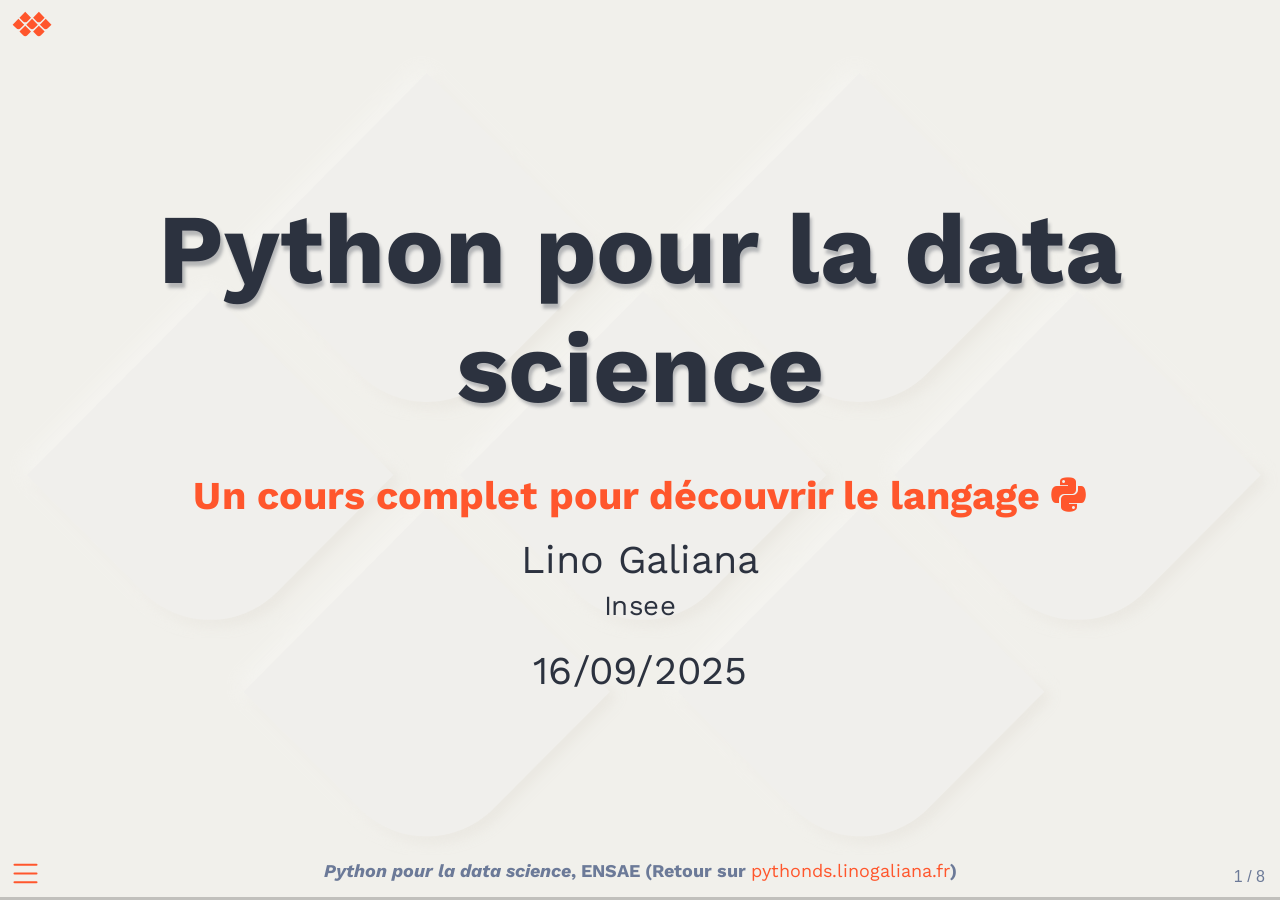
==== commit 7e7db3c2: "Built site for gh-pages" ====
--- a/index.html
+++ b/index.html
@@ -7,11 +7,10 @@
 <script src="site_libs/quarto-html/tippy.umd.min.js"></script>
 <link href="site_libs/quarto-html/tippy.css" rel="stylesheet">
 <link href="site_libs/quarto-html/light-border.css" rel="stylesheet">
-<link href="site_libs/quarto-html/quarto-html.min.css" rel="stylesheet" data-mode="light">
-<link href="site_libs/quarto-html/quarto-syntax-highlighting.css" rel="stylesheet" id="quarto-text-highlighting-styles">
+<link href="site_libs/quarto-html/quarto-syntax-highlighting-ea385d0e468b0dd5ea5bf0780b1290d9.css" rel="stylesheet" id="quarto-text-highlighting-styles">
 <link href="site_libs/quarto-contrib/fontawesome6-0.1.0/all.css" rel="stylesheet">
 <link href="site_libs/quarto-contrib/fontawesome6-0.1.0/latex-fontsize.css" rel="stylesheet"><meta charset="utf-8">
-  <meta name="generator" content="quarto-1.5.57">
+  <meta name="generator" content="quarto-1.7.33">
 
   <meta name="author" content="Lino Galiana">
   <title>Python pour la data science</title>
@@ -33,210 +32,12 @@
       vertical-align: middle;
     }
   </style>
-  <link rel="stylesheet" href="site_libs/revealjs/dist/theme/quarto.css">
+  <link rel="stylesheet" href="site_libs/revealjs/dist/theme/quarto-7230c0af59ab1606bc2ed49e76979e8e.css">
   <link rel="stylesheet" href="site_libs/quarto-contrib/quarto-project/InseeFrLab/onyxia/logo.css">
   <link href="site_libs/revealjs/plugin/quarto-line-highlight/line-highlight.css" rel="stylesheet">
   <link href="site_libs/revealjs/plugin/reveal-menu/menu.css" rel="stylesheet">
   <link href="site_libs/revealjs/plugin/reveal-menu/quarto-menu.css" rel="stylesheet">
   <link href="site_libs/revealjs/plugin/quarto-support/footer.css" rel="stylesheet">
-  <style type="text/css">
-
-  .callout {
-    margin-top: 1em;
-    margin-bottom: 1em;  
-    border-radius: .25rem;
-  }
-
-  .callout.callout-style-simple { 
-    padding: 0em 0.5em;
-    border-left: solid #acacac .3rem;
-    border-right: solid 1px silver;
-    border-top: solid 1px silver;
-    border-bottom: solid 1px silver;
-    display: flex;
-  }
-
-  .callout.callout-style-default {
-    border-left: solid #acacac .3rem;
-    border-right: solid 1px silver;
-    border-top: solid 1px silver;
-    border-bottom: solid 1px silver;
-  }
-
-  .callout .callout-body-container {
-    flex-grow: 1;
-  }
-
-  .callout.callout-style-simple .callout-body {
-    font-size: 1rem;
-    font-weight: 400;
-  }
-
-  .callout.callout-style-default .callout-body {
-    font-size: 0.9rem;
-    font-weight: 400;
-  }
-
-  .callout.callout-titled.callout-style-simple .callout-body {
-    margin-top: 0.2em;
-  }
-
-  .callout:not(.callout-titled) .callout-body {
-      display: flex;
-  }
-
-  .callout:not(.no-icon).callout-titled.callout-style-simple .callout-content {
-    padding-left: 1.6em;
-  }
-
-  .callout.callout-titled .callout-header {
-    padding-top: 0.2em;
-    margin-bottom: -0.2em;
-  }
-
-  .callout.callout-titled .callout-title  p {
-    margin-top: 0.5em;
-    margin-bottom: 0.5em;
-  }
-    
-  .callout.callout-titled.callout-style-simple .callout-content  p {
-    margin-top: 0;
-  }
-
-  .callout.callout-titled.callout-style-default .callout-content  p {
-    margin-top: 0.7em;
-  }
-
-  .callout.callout-style-simple div.callout-title {
-    border-bottom: none;
-    font-size: .9rem;
-    font-weight: 600;
-    opacity: 75%;
-  }
-
-  .callout.callout-style-default  div.callout-title {
-    border-bottom: none;
-    font-weight: 600;
-    opacity: 85%;
-    font-size: 0.9rem;
-    padding-left: 0.5em;
-    padding-right: 0.5em;
-  }
-
-  .callout.callout-style-default div.callout-content {
-    padding-left: 0.5em;
-    padding-right: 0.5em;
-  }
-
-  .callout.callout-style-simple .callout-icon::before {
-    height: 1rem;
-    width: 1rem;
-    display: inline-block;
-    content: "";
-    background-repeat: no-repeat;
-    background-size: 1rem 1rem;
-  }
-
-  .callout.callout-style-default .callout-icon::before {
-    height: 0.9rem;
-    width: 0.9rem;
-    display: inline-block;
-    content: "";
-    background-repeat: no-repeat;
-    background-size: 0.9rem 0.9rem;
-  }
-
-  .callout-title {
-    display: flex
-  }
-    
-  .callout-icon::before {
-    margin-top: 1rem;
-    padding-right: .5rem;
-  }
-
-  .callout.no-icon::before {
-    display: none !important;
-  }
-
-  .callout.callout-titled .callout-body > .callout-content > :last-child {
-    padding-bottom: 0.5rem;
-    margin-bottom: 0;
-  }
-
-  .callout.callout-titled .callout-icon::before {
-    margin-top: .5rem;
-    padding-right: .5rem;
-  }
-
-  .callout:not(.callout-titled) .callout-icon::before {
-    margin-top: 1rem;
-    padding-right: .5rem;
-  }
-
-  /* Callout Types */
-
-  div.callout-note {
-    border-left-color: #4582ec !important;
-  }
-
-  div.callout-note .callout-icon::before {
-    background-image: url('[data-uri]');
-  }
-
-  div.callout-note.callout-style-default .callout-title {
-    background-color: #dae6fb
-  }
-
-  div.callout-important {
-    border-left-color: #d9534f !important;
-  }
-
-  div.callout-important .callout-icon::before {
-    background-image: url('[data-uri]');
-  }
-
-  div.callout-important.callout-style-default .callout-title {
-    background-color: #f7dddc
-  }
-
-  div.callout-warning {
-    border-left-color: #f0ad4e !important;
-  }
-
-  div.callout-warning .callout-icon::before {
-    background-image: url('[data-uri]');
-  }
-
-  div.callout-warning.callout-style-default .callout-title {
-    background-color: #fcefdc
-  }
-
-  div.callout-tip {
-    border-left-color: #02b875 !important;
-  }
-
-  div.callout-tip .callout-icon::before {
-    background-image: url('[data-uri]');
-  }
-
-  div.callout-tip.callout-style-default .callout-title {
-    background-color: #ccf1e3
-  }
-
-  div.callout-caution {
-    border-left-color: #fd7e14 !important;
-  }
-
-  div.callout-caution .callout-icon::before {
-    background-image: url('[data-uri]');
-  }
-
-  div.callout-caution.callout-style-default .callout-title {
-    background-color: #ffe5d0
-  }
-
-  </style>
   <style type="text/css">
     .reveal div.sourceCode {
       margin: 0;
@@ -330,7 +131,7 @@
 <meta name="citation_publication_date" content="2023">
 <meta name="citation_cover_date" content="2023">
 <meta name="citation_year" content="2023">
-<meta name="citation_online_date" content="2024-09-24">
+<meta name="citation_online_date" content="2025-09-16">
 <meta name="citation_fulltext_html_url" content="https://pythonds.linogaliana.fr/">
 <meta name="citation_doi" content="10.5281/zenodo.8229676">
 <meta name="citation_language" content="fr-FR">
@@ -354,23 +155,19 @@
     </div>
 </div>
 
-  <p class="date">24/09/2024</p>
+  <p class="date">16/09/2025</p>
 </section>
 <section id="présentation" class="slide level2 smaller" data-background-image="background.svg" data-background-size="contain">
 <h2>Présentation</h2>
 <ul>
-<li><p><a href="https://www.linogaliana.fr/"><em>Data-scientist</em> à l’<code>Insee</code></a></p></li>
-<li><p>Coordinateur d’un réseau des <em>data-scientists</em> dans l’administration:</p>
-<ul>
-<li>Site web: <a href="https://ssphub.netlify.app/">https://ssphub.netlify.app/</a> ;</li>
-</ul></li>
-</ul>
-<div class="fragment">
-<ul>
-<li>Expérience traitement <em>big-data</em> et <code>NLP</code>:
+<li><a href="https://www.linogaliana.fr/"><em>Data-scientist</em> à l’<code>Insee</code></a></li>
+</ul>
+<div class="fragment">
+<ul>
+<li>Expérience traitement <em>big-data</em>, données géographiques et <code>NLP</code>:
 <ul>
 <li>Cours <em>opinionated</em> ;</li>
-<li>Des conseils et des recommandations issues de l’expérience</li>
+<li>Des conseils et des recommandations issues de l’expérience.</li>
 </ul></li>
 </ul>
 <div class="callout callout-note callout-titled callout-style-default">
@@ -390,7 +187,6 @@
 // -->
 </script><noscript>Envoyez-moi un mail (%20lino.galiana at insee dot fr)</noscript> :
 <ul>
-<li>pour suivre l’actualité du réseau des <em>data-scientists</em> ;</li>
 <li>si vous êtes intéressés par travailler dans l’administration ;</li>
 </ul></li>
 </ul>
@@ -407,7 +203,8 @@
 <li>Récupérer et structurer des données ;</li>
 <li>Manipuler ;</li>
 <li>Visualiser ;</li>
-<li>Modéliser.</li>
+<li>Modéliser ;</li>
+<li>Le cas spécifique des données textuelles.</li>
 </ul></li>
 </ul>
 <div class="fragment">
@@ -417,12 +214,12 @@
 </div>
 <div class="fragment">
 <ul>
-<li>S’initier à la question de la <span class="orange"><strong>reproductibilité</strong> <i class="fa-brands fa-git-alt" aria-label="git-alt"></i></span> (<em>open-source</em>, <em>open-data</em>…) ;</li>
-</ul>
-</div>
-<div class="fragment">
-<ul>
-<li>Découvrir la <span class="orange"><strong>pratique moderne</strong></span> de <code>Python</code> <i class="fa-brands fa-python" aria-label="python"></i> dans le monde de la <em>data-science</em> ;</li>
+<li>S’initier à la question de la <span class="orange"><strong>reproductibilité</strong> <i class="fa-brands fa-git-alt" aria-label="git-alt"></i></span> (<em>open source</em>, <em>open data</em>…) ;</li>
+</ul>
+</div>
+<div class="fragment">
+<ul>
+<li>Découvrir la <span class="orange"><strong>pratique moderne</strong></span> de <code>Python</code> <i class="fa-brands fa-python" aria-label="python"></i> dans le monde de la <em>data science</em> ;</li>
 </ul>
 </div>
 <div class="fragment">
@@ -484,81 +281,6 @@
 <div class="callout-content">
 <p>Vous devez utiliser le <a href="https://datalab.sspcloud.fr/home"><code>SSPCloud</code> https://datalab.sspcloud.fr</a> pour les TD et il est recommandé de privilégier <code>VSCode</code> dessus (pas de <em>debug</em> garanti sur d’autres environnements)</p>
 <p><a href="https://datalab.sspcloud.fr/launcher/ide/vscode-python?autoLaunch=true&amp;onyxia.friendlyName=%C2%AB02_pandas_intro%C2%BB&amp;init.personalInit=%C2%ABhttps%3A%2F%2Fraw.githubusercontent.com%2Flinogaliana%2Fpython-datascientist%2Fmaster%2Fsspcloud%2Finit-vscode.sh%C2%BB&amp;init.personalInitArgs=%C2%ABmanipulation%2002_pandas_intro%C2%BB&amp;security.allowlist.enabled=false" target="_blank" rel="noopener" data-original-href="https://datalab.sspcloud.fr/launcher/ide/vscode-python?autoLaunch=true&amp;onyxia.friendlyName=%C2%AB02_pandas_intro%C2%BB&amp;init.personalInit=%C2%ABhttps%3A%2F%2Fraw.githubusercontent.com%2Flinogaliana%2Fpython-datascientist%2Fmaster%2Fsspcloud%2Finit-vscode.sh%C2%BB&amp;init.personalInitArgs=%C2%ABmanipulation%2002_pandas_intro%C2%BB&amp;security.allowlist.enabled=false"><img src="https://img.shields.io/badge/SSP%20Cloud-Tester_avec_VSCode-blue?logo=visualstudiocode&amp;logoColor=blue" alt="Onyxia"></a></p>
-</div>
-</div>
-</div>
-</div>
-</section>
-<section id="examen" class="slide level2 smaller" data-background-image="background.svg" data-background-size="contain">
-<h2>Examen</h2>
-<ul>
-<li>Projet collaboratif s’appuyant sur <code>Python</code> <i class="fa-brands fa-python" aria-label="python"></i>
-répondant à une <span class="orange"><strong>démarche scientifique et ouverte</strong></span>:
-<ul>
-<li>Projet <strong>disponible sur <code>Github</code></strong> <i class="fa-brands fa-github" aria-label="github"></i></li>
-<li>Le projet doit être <strong>documenté</strong></li>
-</ul></li>
-</ul>
-<div class="fragment">
-<ul>
-<li><span class="orange"><strong>Sujet libre</strong></span> :
-<ul>
-<li>Discutez avec votre chargé de TD pour avoir un avis ;</li>
-</ul></li>
-</ul>
-</div>
-<div class="fragment">
-<div class="callout callout-important callout-titled callout-style-default">
-<div class="callout-body">
-<div class="callout-title">
-<div class="callout-icon-container">
-<i class="callout-icon"></i>
-</div>
-<p><strong>Important</strong></p>
-</div>
-<div class="callout-content">
-<ul>
-<li>Exigence de <span class="orange"><strong>reproductibilité</strong></span>
-<ul>
-<li>Projet utilisant des <strong>sources <em>open-data</em></strong> ou scrappant des sites publics ;</li>
-<li>Code doit pouvoir être <strong>répliqué</strong> par chargé TD ;</li>
-<li><span class="orange"><strong>Pas un projet Kaggle !</strong></span></li>
-</ul></li>
-</ul>
-</div>
-</div>
-</div>
-</div>
-</section>
-<section id="examen-1" class="slide level2 smaller" data-background-image="background.svg" data-background-size="contain">
-<h2>Examen</h2>
-<ul>
-<li><strong>Approfondir</strong> des aspects du cours:
-<ul>
-<li><span class="orange"><strong>Trois dimensions</strong></span> doivent être présentes dans le projet: manipuler, visualiser ou modéliser ;</li>
-<li>Plus ou moins loin selon les projets.</li>
-</ul></li>
-</ul>
-<div class="fragment">
-<ul>
-<li><span class="orange"><strong>Exemples</strong></span> de sujets passés :
-<ul>
-<li>Suggestions de trajets pour cyclistes ;</li>
-<li>Création d’un système de réponse automatique aux tweets mentionnant la RATP ;</li>
-<li>Visualiser les performances des athlètes sur des courses niveau amateur ou professionel ;</li>
-<li>Comparer la performance de modèles de gestion de portefeuille ;</li>
-</ul></li>
-</ul>
-<div class="callout callout-important callout-titled callout-style-default">
-<div class="callout-body">
-<div class="callout-title">
-<div class="callout-icon-container">
-<i class="callout-icon"></i>
-</div>
-<p><strong>Important</strong></p>
-</div>
-<div class="callout-content">
-<p><strong>Deadline en décembre 2024</strong>, date précisée ultérieurement</p>
 </div>
 </div>
 </div>
@@ -574,15 +296,92 @@
 <p><a href="https://www.sspcloud.fr/formation"><img data-src="onyxia-qrcode4.png" style="width:100.0%"></a></p>
 <p><em>Par le biais du portail de formation du <a href="https://www.sspcloud.fr/formation">www.sspcloud.fr/formation/</a></em></p>
 </div></div>
-
-<div class="quarto-auto-generated-content">
+</section>
+<section id="examen" class="slide level2 smaller" data-background-image="background.svg" data-background-size="contain">
+<h2>Examen</h2>
+<ul>
+<li>Projet collaboratif s’appuyant sur <code>Python</code> <i class="fa-brands fa-python" aria-label="python"></i>
+répondant à une <span class="orange"><strong>démarche scientifique et ouverte</strong></span>:
+<ul>
+<li>Projet <strong>disponible sur <code>Github</code></strong> <i class="fa-brands fa-github" aria-label="github"></i></li>
+<li>Le projet doit être <strong>documenté</strong></li>
+<li>Les consignes et le barême sont <a href="https://pythonds.linogaliana.fr/content/annexes/evaluation.html">ici</a>, suivez les !</li>
+</ul></li>
+</ul>
+<div class="fragment">
+<ul>
+<li><span class="orange"><strong>Sujet libre</strong></span> :
+<ul>
+<li>Discutez avec votre chargé de TD pour avoir un avis ;</li>
+</ul></li>
+</ul>
+</div>
+<div class="fragment">
+<div class="callout callout-important callout-titled callout-style-default">
+<div class="callout-body">
+<div class="callout-title">
+<div class="callout-icon-container">
+<i class="callout-icon"></i>
+</div>
+<p><strong>Important</strong></p>
+</div>
+<div class="callout-content">
+<ul>
+<li>Exigence de <span class="orange"><strong>reproductibilité</strong></span>
+<ul>
+<li>Projet utilisant des <strong>sources <em>open data</em></strong> ou scrappant des sites publics ;</li>
+<li>Code doit pouvoir être <strong>répliqué</strong> par chargé TD ;</li>
+<li><span class="orange"><strong>Pas un projet Kaggle !</strong></span></li>
+</ul></li>
+</ul>
+</div>
+</div>
+</div>
+</div>
+</section>
+<section id="examen-1" class="slide level2 smaller" data-background-image="background.svg" data-background-size="contain">
+<h2>Examen</h2>
+<ul>
+<li><strong>Approfondir</strong> des aspects du cours:
+<ul>
+<li><span class="orange"><strong>Trois dimensions</strong></span> doivent être présentes dans le projet: manipuler, visualiser ou modéliser ;</li>
+<li>Plus ou moins loin selon les projets.</li>
+</ul></li>
+</ul>
+<div class="fragment">
+<ul>
+<li><strong>Deadline en décembre 2025</strong>, date précisée ultérieurement</li>
+</ul>
+<div class="callout callout-tip callout-titled callout-style-default">
+<div class="callout-body">
+<div class="callout-title">
+<div class="callout-icon-container">
+<i class="callout-icon"></i>
+</div>
+<p><strong>Exemples de sujets passés</strong></p>
+</div>
+<div class="callout-content">
+<ul>
+<li>Création d’un système de réponse automatique aux tweets mentionnant la RATP ;</li>
+<li>Si les bouchers charcutiers observent mieux la criminalité que l’Insee, est-ce parce qu’ils s’installent là où le crime sévit ?</li>
+<li>Visualiser les performances des athlètes sur des courses niveau amateur ou professionel ;</li>
+<li>Analyse de langage sur les discours des députés français ;</li>
+<li>Comparer la performance de modèles de gestion de portefeuille ;</li>
+<li>Statistiques sur les prénoms dans les nominations en cabinets ministériels.</li>
+</ul>
+</div>
+</div>
+</div>
+
+
+</div>
+</section>
+    </div>
+  <div class="quarto-auto-generated-content" style="display: none;">
 <div class="footer footer-default">
 <p><strong><em>Python pour la data science</em>, ENSAE (Retour sur <a href="https://pythonds.linogaliana.fr/">pythonds.linogaliana.fr</a>)</strong></p>
 </div>
-</div>
-</section>
-    </div>
-  </div>
+</div></div>
 
   <script>window.backupDefine = window.define; window.define = undefined;</script>
   <script src="site_libs/revealjs/dist/reveal.js"></script>
@@ -612,7 +411,8 @@
 'autoAnimateEasing': "ease",
 'autoAnimateDuration': 1,
 'autoAnimateUnmatched': true,
-'menu': {"side":"left","useTextContentForMissingTitles":true,"markers":false,"loadIcons":false,"custom":[{"title":"Tools","icon":"<i class=\"fas fa-gear\"></i>","content":"<ul class=\"slide-menu-items\">\n<li class=\"slide-tool-item active\" data-item=\"0\"><a href=\"#\" onclick=\"RevealMenuToolHandlers.fullscreen(event)\"><kbd>f</kbd> Fullscreen</a></li>\n<li class=\"slide-tool-item\" data-item=\"1\"><a href=\"#\" onclick=\"RevealMenuToolHandlers.speakerMode(event)\"><kbd>s</kbd> Speaker View</a></li>\n<li class=\"slide-tool-item\" data-item=\"2\"><a href=\"#\" onclick=\"RevealMenuToolHandlers.overview(event)\"><kbd>o</kbd> Slide Overview</a></li>\n<li class=\"slide-tool-item\" data-item=\"3\"><a href=\"#\" onclick=\"RevealMenuToolHandlers.togglePdfExport(event)\"><kbd>e</kbd> PDF Export Mode</a></li>\n<li class=\"slide-tool-item\" data-item=\"4\"><a href=\"#\" onclick=\"RevealMenuToolHandlers.keyboardHelp(event)\"><kbd>?</kbd> Keyboard Help</a></li>\n</ul>"}],"openButton":true},
+'jumpToSlide': true,
+'menu': {"side":"left","useTextContentForMissingTitles":true,"markers":false,"loadIcons":false,"custom":[{"title":"Tools","icon":"<i class=\"fas fa-gear\"></i>","content":"<ul class=\"slide-menu-items\">\n<li class=\"slide-tool-item active\" data-item=\"0\"><a href=\"#\" onclick=\"RevealMenuToolHandlers.fullscreen(event)\"><kbd>f</kbd> Fullscreen</a></li>\n<li class=\"slide-tool-item\" data-item=\"1\"><a href=\"#\" onclick=\"RevealMenuToolHandlers.speakerMode(event)\"><kbd>s</kbd> Speaker View</a></li>\n<li class=\"slide-tool-item\" data-item=\"2\"><a href=\"#\" onclick=\"RevealMenuToolHandlers.overview(event)\"><kbd>o</kbd> Slide Overview</a></li>\n<li class=\"slide-tool-item\" data-item=\"3\"><a href=\"#\" onclick=\"RevealMenuToolHandlers.togglePdfExport(event)\"><kbd>e</kbd> PDF Export Mode</a></li>\n<li class=\"slide-tool-item\" data-item=\"4\"><a href=\"#\" onclick=\"RevealMenuToolHandlers.toggleScrollView(event)\"><kbd>r</kbd> Scroll View Mode</a></li>\n<li class=\"slide-tool-item\" data-item=\"5\"><a href=\"#\" onclick=\"RevealMenuToolHandlers.keyboardHelp(event)\"><kbd>?</kbd> Keyboard Help</a></li>\n</ul>"}],"openButton":true},
 'smaller': false,
  
         // Display controls in the bottom right corner
@@ -766,7 +566,7 @@
         margin: 0.1,
 
         math: {
-          mathjax: 'https://cdnjs.cloudflare.com/ajax/libs/mathjax/2.7.0/MathJax.js',
+          mathjax: 'https://cdnjs.cloudflare.com/ajax/libs/mathjax/2.7.9/MathJax.js',
           config: 'TeX-AMS_HTML-full',
           tex2jax: {
             inlineMath: [['\\(','\\)']],
@@ -793,192 +593,172 @@
       });
     </script>
     <script id="quarto-html-after-body" type="application/javascript">
-    window.document.addEventListener("DOMContentLoaded", function (event) {
-      const toggleBodyColorMode = (bsSheetEl) => {
-        const mode = bsSheetEl.getAttribute("data-mode");
-        const bodyEl = window.document.querySelector("body");
-        if (mode === "dark") {
-          bodyEl.classList.add("quarto-dark");
-          bodyEl.classList.remove("quarto-light");
-        } else {
-          bodyEl.classList.add("quarto-light");
-          bodyEl.classList.remove("quarto-dark");
+      window.document.addEventListener("DOMContentLoaded", function (event) {
+        const tabsets =  window.document.querySelectorAll(".panel-tabset-tabby")
+        tabsets.forEach(function(tabset) {
+          const tabby = new Tabby('#' + tabset.id);
+        });
+        const isCodeAnnotation = (el) => {
+          for (const clz of el.classList) {
+            if (clz.startsWith('code-annotation-')) {                     
+              return true;
+            }
+          }
+          return false;
         }
-      }
-      const toggleBodyColorPrimary = () => {
-        const bsSheetEl = window.document.querySelector("link#quarto-bootstrap");
-        if (bsSheetEl) {
-          toggleBodyColorMode(bsSheetEl);
+        const onCopySuccess = function(e) {
+          // button target
+          const button = e.trigger;
+          // don't keep focus
+          button.blur();
+          // flash "checked"
+          button.classList.add('code-copy-button-checked');
+          var currentTitle = button.getAttribute("title");
+          button.setAttribute("title", "Copié");
+          let tooltip;
+          if (window.bootstrap) {
+            button.setAttribute("data-bs-toggle", "tooltip");
+            button.setAttribute("data-bs-placement", "left");
+            button.setAttribute("data-bs-title", "Copié");
+            tooltip = new bootstrap.Tooltip(button, 
+              { trigger: "manual", 
+                customClass: "code-copy-button-tooltip",
+                offset: [0, -8]});
+            tooltip.show();    
+          }
+          setTimeout(function() {
+            if (tooltip) {
+              tooltip.hide();
+              button.removeAttribute("data-bs-title");
+              button.removeAttribute("data-bs-toggle");
+              button.removeAttribute("data-bs-placement");
+            }
+            button.setAttribute("title", currentTitle);
+            button.classList.remove('code-copy-button-checked');
+          }, 1000);
+          // clear code selection
+          e.clearSelection();
         }
-      }
-      toggleBodyColorPrimary();  
-      const tabsets =  window.document.querySelectorAll(".panel-tabset-tabby")
-      tabsets.forEach(function(tabset) {
-        const tabby = new Tabby('#' + tabset.id);
-      });
-      const isCodeAnnotation = (el) => {
-        for (const clz of el.classList) {
-          if (clz.startsWith('code-annotation-')) {                     
-            return true;
-          }
+        const getTextToCopy = function(trigger) {
+            const codeEl = trigger.previousElementSibling.cloneNode(true);
+            for (const childEl of codeEl.children) {
+              if (isCodeAnnotation(childEl)) {
+                childEl.remove();
+              }
+            }
+            return codeEl.innerText;
         }
-        return false;
-      }
-      const onCopySuccess = function(e) {
-        // button target
-        const button = e.trigger;
-        // don't keep focus
-        button.blur();
-        // flash "checked"
-        button.classList.add('code-copy-button-checked');
-        var currentTitle = button.getAttribute("title");
-        button.setAttribute("title", "Copié");
-        let tooltip;
-        if (window.bootstrap) {
-          button.setAttribute("data-bs-toggle", "tooltip");
-          button.setAttribute("data-bs-placement", "left");
-          button.setAttribute("data-bs-title", "Copié");
-          tooltip = new bootstrap.Tooltip(button, 
-            { trigger: "manual", 
-              customClass: "code-copy-button-tooltip",
-              offset: [0, -8]});
-          tooltip.show();    
+        const clipboard = new window.ClipboardJS('.code-copy-button:not([data-in-quarto-modal])', {
+          text: getTextToCopy
+        });
+        clipboard.on('success', onCopySuccess);
+        if (window.document.getElementById('quarto-embedded-source-code-modal')) {
+          const clipboardModal = new window.ClipboardJS('.code-copy-button[data-in-quarto-modal]', {
+            text: getTextToCopy,
+            container: window.document.getElementById('quarto-embedded-source-code-modal')
+          });
+          clipboardModal.on('success', onCopySuccess);
         }
-        setTimeout(function() {
-          if (tooltip) {
-            tooltip.hide();
-            button.removeAttribute("data-bs-title");
-            button.removeAttribute("data-bs-toggle");
-            button.removeAttribute("data-bs-placement");
-          }
-          button.setAttribute("title", currentTitle);
-          button.classList.remove('code-copy-button-checked');
-        }, 1000);
-        // clear code selection
-        e.clearSelection();
-      }
-      const getTextToCopy = function(trigger) {
-          const codeEl = trigger.previousElementSibling.cloneNode(true);
-          for (const childEl of codeEl.children) {
-            if (isCodeAnnotation(childEl)) {
-              childEl.remove();
+          var localhostRegex = new RegExp(/^(?:http|https):\/\/localhost\:?[0-9]*\//);
+          var mailtoRegex = new RegExp(/^mailto:/);
+            var filterRegex = new RegExp("https:\/\/slidespython\.linogaliana\.fr");
+          var isInternal = (href) => {
+              return filterRegex.test(href) || localhostRegex.test(href) || mailtoRegex.test(href);
+          }
+          // Inspect non-navigation links and adorn them if external
+         var links = window.document.querySelectorAll('a[href]:not(.nav-link):not(.navbar-brand):not(.toc-action):not(.sidebar-link):not(.sidebar-item-toggle):not(.pagination-link):not(.no-external):not([aria-hidden]):not(.dropdown-item):not(.quarto-navigation-tool):not(.about-link)');
+          for (var i=0; i<links.length; i++) {
+            const link = links[i];
+            if (!isInternal(link.href)) {
+              // undo the damage that might have been done by quarto-nav.js in the case of
+              // links that we want to consider external
+              if (link.dataset.originalHref !== undefined) {
+                link.href = link.dataset.originalHref;
+              }
             }
           }
-          return codeEl.innerText;
-      }
-      const clipboard = new window.ClipboardJS('.code-copy-button:not([data-in-quarto-modal])', {
-        text: getTextToCopy
-      });
-      clipboard.on('success', onCopySuccess);
-      if (window.document.getElementById('quarto-embedded-source-code-modal')) {
-        // For code content inside modals, clipBoardJS needs to be initialized with a container option
-        // TODO: Check when it could be a function (https://github.com/zenorocha/clipboard.js/issues/860)
-        const clipboardModal = new window.ClipboardJS('.code-copy-button[data-in-quarto-modal]', {
-          text: getTextToCopy,
-          container: window.document.getElementById('quarto-embedded-source-code-modal')
-        });
-        clipboardModal.on('success', onCopySuccess);
-      }
-        var localhostRegex = new RegExp(/^(?:http|https):\/\/localhost\:?[0-9]*\//);
-        var mailtoRegex = new RegExp(/^mailto:/);
-          var filterRegex = new RegExp("https:\/\/slidespython\.linogaliana\.fr");
-        var isInternal = (href) => {
-            return filterRegex.test(href) || localhostRegex.test(href) || mailtoRegex.test(href);
+        function tippyHover(el, contentFn, onTriggerFn, onUntriggerFn) {
+          const config = {
+            allowHTML: true,
+            maxWidth: 500,
+            delay: 100,
+            arrow: false,
+            appendTo: function(el) {
+                return el.closest('section.slide') || el.parentElement;
+            },
+            interactive: true,
+            interactiveBorder: 10,
+            theme: 'light-border',
+            placement: 'bottom-start',
+          };
+          if (contentFn) {
+            config.content = contentFn;
+          }
+          if (onTriggerFn) {
+            config.onTrigger = onTriggerFn;
+          }
+          if (onUntriggerFn) {
+            config.onUntrigger = onUntriggerFn;
+          }
+            config['offset'] = [0,0];
+            config['maxWidth'] = 700;
+          window.tippy(el, config); 
         }
-        // Inspect non-navigation links and adorn them if external
-     	var links = window.document.querySelectorAll('a[href]:not(.nav-link):not(.navbar-brand):not(.toc-action):not(.sidebar-link):not(.sidebar-item-toggle):not(.pagination-link):not(.no-external):not([aria-hidden]):not(.dropdown-item):not(.quarto-navigation-tool):not(.about-link)');
-        for (var i=0; i<links.length; i++) {
-          const link = links[i];
-          if (!isInternal(link.href)) {
-            // undo the damage that might have been done by quarto-nav.js in the case of
-            // links that we want to consider external
-            if (link.dataset.originalHref !== undefined) {
-              link.href = link.dataset.originalHref;
+        const noterefs = window.document.querySelectorAll('a[role="doc-noteref"]');
+        for (var i=0; i<noterefs.length; i++) {
+          const ref = noterefs[i];
+          tippyHover(ref, function() {
+            // use id or data attribute instead here
+            let href = ref.getAttribute('data-footnote-href') || ref.getAttribute('href');
+            try { href = new URL(href).hash; } catch {}
+            const id = href.replace(/^#\/?/, "");
+            const note = window.document.getElementById(id);
+            if (note) {
+              return note.innerHTML;
+            } else {
+              return "";
             }
-          }
-        }
-      function tippyHover(el, contentFn, onTriggerFn, onUntriggerFn) {
-        const config = {
-          allowHTML: true,
-          maxWidth: 500,
-          delay: 100,
-          arrow: false,
-          appendTo: function(el) {
-              return el.closest('section.slide') || el.parentElement;
-          },
-          interactive: true,
-          interactiveBorder: 10,
-          theme: 'light-border',
-          placement: 'bottom-start',
-        };
-        if (contentFn) {
-          config.content = contentFn;
-        }
-        if (onTriggerFn) {
-          config.onTrigger = onTriggerFn;
-        }
-        if (onUntriggerFn) {
-          config.onUntrigger = onUntriggerFn;
-        }
-          config['offset'] = [0,0];
-          config['maxWidth'] = 700;
-        window.tippy(el, config); 
-      }
-      const noterefs = window.document.querySelectorAll('a[role="doc-noteref"]');
-      for (var i=0; i<noterefs.length; i++) {
-        const ref = noterefs[i];
-        tippyHover(ref, function() {
-          // use id or data attribute instead here
-          let href = ref.getAttribute('data-footnote-href') || ref.getAttribute('href');
-          try { href = new URL(href).hash; } catch {}
-          const id = href.replace(/^#\/?/, "");
-          const note = window.document.getElementById(id);
-          if (note) {
-            return note.innerHTML;
-          } else {
-            return "";
-          }
-        });
-      }
-      const findCites = (el) => {
-        const parentEl = el.parentElement;
-        if (parentEl) {
-          const cites = parentEl.dataset.cites;
-          if (cites) {
-            return {
-              el,
-              cites: cites.split(' ')
-            };
-          } else {
-            return findCites(el.parentElement)
-          }
-        } else {
-          return undefined;
-        }
-      };
-      var bibliorefs = window.document.querySelectorAll('a[role="doc-biblioref"]');
-      for (var i=0; i<bibliorefs.length; i++) {
-        const ref = bibliorefs[i];
-        const citeInfo = findCites(ref);
-        if (citeInfo) {
-          tippyHover(citeInfo.el, function() {
-            var popup = window.document.createElement('div');
-            citeInfo.cites.forEach(function(cite) {
-              var citeDiv = window.document.createElement('div');
-              citeDiv.classList.add('hanging-indent');
-              citeDiv.classList.add('csl-entry');
-              var biblioDiv = window.document.getElementById('ref-' + cite);
-              if (biblioDiv) {
-                citeDiv.innerHTML = biblioDiv.innerHTML;
-              }
-              popup.appendChild(citeDiv);
-            });
-            return popup.innerHTML;
           });
         }
-      }
-    });
-    </script>
+        const findCites = (el) => {
+          const parentEl = el.parentElement;
+          if (parentEl) {
+            const cites = parentEl.dataset.cites;
+            if (cites) {
+              return {
+                el,
+                cites: cites.split(' ')
+              };
+            } else {
+              return findCites(el.parentElement)
+            }
+          } else {
+            return undefined;
+          }
+        };
+        var bibliorefs = window.document.querySelectorAll('a[role="doc-biblioref"]');
+        for (var i=0; i<bibliorefs.length; i++) {
+          const ref = bibliorefs[i];
+          const citeInfo = findCites(ref);
+          if (citeInfo) {
+            tippyHover(citeInfo.el, function() {
+              var popup = window.document.createElement('div');
+              citeInfo.cites.forEach(function(cite) {
+                var citeDiv = window.document.createElement('div');
+                citeDiv.classList.add('hanging-indent');
+                citeDiv.classList.add('csl-entry');
+                var biblioDiv = window.document.getElementById('ref-' + cite);
+                if (biblioDiv) {
+                  citeDiv.innerHTML = biblioDiv.innerHTML;
+                }
+                popup.appendChild(citeDiv);
+              });
+              return popup.innerHTML;
+            });
+          }
+        }
+      });
+      </script>
     
 
 </body></html>
--- a/site_libs/quarto-html/quarto-syntax-highlighting-ea385d0e468b0dd5ea5bf0780b1290d9.css
+++ b/site_libs/quarto-html/quarto-syntax-highlighting-ea385d0e468b0dd5ea5bf0780b1290d9.css
@@ -0,0 +1,236 @@
+/* quarto syntax highlight colors */
+:root {
+  --quarto-hl-ot-color: #003B4F;
+  --quarto-hl-at-color: #657422;
+  --quarto-hl-ss-color: #20794D;
+  --quarto-hl-an-color: #5E5E5E;
+  --quarto-hl-fu-color: #4758AB;
+  --quarto-hl-st-color: #20794D;
+  --quarto-hl-cf-color: #003B4F;
+  --quarto-hl-op-color: #5E5E5E;
+  --quarto-hl-er-color: #AD0000;
+  --quarto-hl-bn-color: #AD0000;
+  --quarto-hl-al-color: #AD0000;
+  --quarto-hl-va-color: #111111;
+  --quarto-hl-bu-color: inherit;
+  --quarto-hl-ex-color: inherit;
+  --quarto-hl-pp-color: #AD0000;
+  --quarto-hl-in-color: #5E5E5E;
+  --quarto-hl-vs-color: #20794D;
+  --quarto-hl-wa-color: #5E5E5E;
+  --quarto-hl-do-color: #5E5E5E;
+  --quarto-hl-im-color: #00769E;
+  --quarto-hl-ch-color: #20794D;
+  --quarto-hl-dt-color: #AD0000;
+  --quarto-hl-fl-color: #AD0000;
+  --quarto-hl-co-color: #5E5E5E;
+  --quarto-hl-cv-color: #5E5E5E;
+  --quarto-hl-cn-color: #8f5902;
+  --quarto-hl-sc-color: #5E5E5E;
+  --quarto-hl-dv-color: #AD0000;
+  --quarto-hl-kw-color: #003B4F;
+}
+
+/* other quarto variables */
+:root {
+  --quarto-font-monospace: SFMono-Regular, Menlo, Monaco, Consolas, "Liberation Mono", "Courier New", monospace;
+}
+
+/* syntax highlight based on Pandoc's rules */
+pre > code.sourceCode > span {
+  color: #003B4F;
+}
+
+code.sourceCode > span {
+  color: #003B4F;
+}
+
+div.sourceCode,
+div.sourceCode pre.sourceCode {
+  color: #003B4F;
+}
+
+/* Normal */
+code span {
+  color: #003B4F;
+}
+
+/* Alert */
+code span.al {
+  color: #AD0000;
+  font-style: inherit;
+}
+
+/* Annotation */
+code span.an {
+  color: #5E5E5E;
+  font-style: inherit;
+}
+
+/* Attribute */
+code span.at {
+  color: #657422;
+  font-style: inherit;
+}
+
+/* BaseN */
+code span.bn {
+  color: #AD0000;
+  font-style: inherit;
+}
+
+/* BuiltIn */
+code span.bu {
+  font-style: inherit;
+}
+
+/* ControlFlow */
+code span.cf {
+  color: #003B4F;
+  font-weight: bold;
+  font-style: inherit;
+}
+
+/* Char */
+code span.ch {
+  color: #20794D;
+  font-style: inherit;
+}
+
+/* Constant */
+code span.cn {
+  color: #8f5902;
+  font-style: inherit;
+}
+
+/* Comment */
+code span.co {
+  color: #5E5E5E;
+  font-style: inherit;
+}
+
+/* CommentVar */
+code span.cv {
+  color: #5E5E5E;
+  font-style: italic;
+}
+
+/* Documentation */
+code span.do {
+  color: #5E5E5E;
+  font-style: italic;
+}
+
+/* DataType */
+code span.dt {
+  color: #AD0000;
+  font-style: inherit;
+}
+
+/* DecVal */
+code span.dv {
+  color: #AD0000;
+  font-style: inherit;
+}
+
+/* Error */
+code span.er {
+  color: #AD0000;
+  font-style: inherit;
+}
+
+/* Extension */
+code span.ex {
+  font-style: inherit;
+}
+
+/* Float */
+code span.fl {
+  color: #AD0000;
+  font-style: inherit;
+}
+
+/* Function */
+code span.fu {
+  color: #4758AB;
+  font-style: inherit;
+}
+
+/* Import */
+code span.im {
+  color: #00769E;
+  font-style: inherit;
+}
+
+/* Information */
+code span.in {
+  color: #5E5E5E;
+  font-style: inherit;
+}
+
+/* Keyword */
+code span.kw {
+  color: #003B4F;
+  font-weight: bold;
+  font-style: inherit;
+}
+
+/* Operator */
+code span.op {
+  color: #5E5E5E;
+  font-style: inherit;
+}
+
+/* Other */
+code span.ot {
+  color: #003B4F;
+  font-style: inherit;
+}
+
+/* Preprocessor */
+code span.pp {
+  color: #AD0000;
+  font-style: inherit;
+}
+
+/* SpecialChar */
+code span.sc {
+  color: #5E5E5E;
+  font-style: inherit;
+}
+
+/* SpecialString */
+code span.ss {
+  color: #20794D;
+  font-style: inherit;
+}
+
+/* String */
+code span.st {
+  color: #20794D;
+  font-style: inherit;
+}
+
+/* Variable */
+code span.va {
+  color: #111111;
+  font-style: inherit;
+}
+
+/* VerbatimString */
+code span.vs {
+  color: #20794D;
+  font-style: inherit;
+}
+
+/* Warning */
+code span.wa {
+  color: #5E5E5E;
+  font-style: italic;
+}
+
+.prevent-inlining {
+  content: "</";
+}
+
+/*# sourceMappingURL=538754cbb4183396a2435bcb80637e05.css.map */
--- a/site_libs/revealjs/dist/theme/quarto-7230c0af59ab1606bc2ed49e76979e8e.css
+++ b/site_libs/revealjs/dist/theme/quarto-7230c0af59ab1606bc2ed49e76979e8e.css
@@ -0,0 +1,8 @@
+@import"https://fonts.googleapis.com/css2?family=Work+Sans:ital,wght@0,400;0,700;1,400&display=swap";@import"./fonts/source-sans-pro/source-sans-pro.css";:root{--r-background-color: rgb(241, 240, 235);--r-main-font: Work Sans, sans-serif;--r-main-font-size: 36px;--r-main-color: rgb(44, 50, 63);--r-block-margin: 12px;--r-heading-margin: 0 0 12px 0;--r-heading-font: Work Sans, sans-serif;--r-heading-color: rgb(44, 50, 63);--r-heading-line-height: 1.2;--r-heading-letter-spacing: normal;--r-heading-text-transform: none;--r-heading-text-shadow: 2px 1px 2px rgba(44, 50, 63, 0.3);--r-heading-font-weight: bold;--r-heading1-text-shadow: 2px 4px 3px rgba(44, 50, 63, 0.3);--r-heading1-size: 2.5em;--r-heading2-size: 1.6em;--r-heading3-size: 1.3em;--r-heading4-size: 1em;--r-code-font: SFMono-Regular, Menlo, Monaco, Consolas, Liberation Mono, Courier New, monospace;--r-link-color: rgb(255, 86, 44);--r-link-color-dark: rgb(222.5, 44.2890995261, 0);--r-link-color-hover: rgb(255, 126.8483412322, 95);--r-selection-background-color: rgb(255, 188.1208530806, 171.5);--r-selection-color: rgb(241, 240, 235);--r-overlay-element-bg-color: 240, 240, 240;--r-overlay-element-fg-color: 0, 0, 0}.reveal-viewport{background:#f1f0eb;background-color:var(--r-background-color)}.reveal{font-family:var(--r-main-font);font-size:var(--r-main-font-size);font-weight:normal;color:var(--r-main-color)}.reveal ::selection{color:var(--r-selection-color);background:var(--r-selection-background-color);text-shadow:none}.reveal ::-moz-selection{color:var(--r-selection-color);background:var(--r-selection-background-color);text-shadow:none}.reveal .slides section,.reveal .slides section>section{line-height:1.3;font-weight:inherit}.reveal h1,.reveal h2,.reveal h3,.reveal h4,.reveal h5,.reveal h6{margin:var(--r-heading-margin);color:var(--r-heading-color);font-family:var(--r-heading-font);font-weight:var(--r-heading-font-weight);line-height:var(--r-heading-line-height);letter-spacing:var(--r-heading-letter-spacing);text-transform:var(--r-heading-text-transform);text-shadow:var(--r-heading-text-shadow);word-wrap:break-word}.reveal h1{font-size:var(--r-heading1-size)}.reveal h2{font-size:var(--r-heading2-size)}.reveal h3{font-size:var(--r-heading3-size)}.reveal h4{font-size:var(--r-heading4-size)}.reveal h1{text-shadow:var(--r-heading1-text-shadow)}.reveal p{margin:var(--r-block-margin) 0;line-height:1.3}.reveal h1:last-child,.reveal h2:last-child,.reveal h3:last-child,.reveal h4:last-child,.reveal h5:last-child,.reveal h6:last-child{margin-bottom:0}.reveal img,.reveal video,.reveal iframe{max-width:95%;max-height:95%}.reveal strong,.reveal b{font-weight:bold}.reveal em{font-style:italic}.reveal ol,.reveal dl,.reveal ul{display:inline-block;text-align:left;margin:0 0 0 1em}.reveal ol{list-style-type:decimal}.reveal ul{list-style-type:disc}.reveal ul ul{list-style-type:square}.reveal ul ul ul{list-style-type:circle}.reveal ul ul,.reveal ul ol,.reveal ol ol,.reveal ol ul{display:block;margin-left:40px}.reveal dt{font-weight:bold}.reveal dd{margin-left:40px}.reveal blockquote{display:block;position:relative;width:70%;margin:var(--r-block-margin) auto;padding:5px;font-style:italic;background:hsla(0,0%,100%,.05);box-shadow:0px 0px 2px rgba(0,0,0,.2)}.reveal blockquote p:first-child,.reveal blockquote p:last-child{display:inline-block}.reveal q{font-style:italic}.reveal pre{display:block;position:relative;width:90%;margin:var(--r-block-margin) auto;text-align:left;font-size:.55em;font-family:var(--r-code-font);line-height:1.2em;word-wrap:break-word;box-shadow:0px 5px 15px rgba(0,0,0,.15)}.reveal code{font-family:var(--r-code-font);text-transform:none;tab-size:2}.reveal pre code{display:block;padding:5px;overflow:auto;max-height:400px;word-wrap:normal}.reveal .code-wrapper{white-space:normal}.reveal .code-wrapper code{white-space:pre}.reveal table{margin:auto;border-collapse:collapse;border-spacing:0}.reveal table th{font-weight:bold}.reveal table th,.reveal table td{text-align:left;padding:.2em .5em .2em .5em;border-bottom:1px solid}.reveal table th[align=center],.reveal table td[align=center]{text-align:center}.reveal table th[align=right],.reveal table td[align=right]{text-align:right}.reveal table tbody tr:last-child th,.reveal table tbody tr:last-child td{border-bottom:none}.reveal sup{vertical-align:super;font-size:smaller}.reveal sub{vertical-align:sub;font-size:smaller}.reveal small{display:inline-block;font-size:.6em;line-height:1.2em;vertical-align:top}.reveal small *{vertical-align:top}.reveal img{margin:var(--r-block-margin) 0}.reveal a{color:var(--r-link-color);text-decoration:none;transition:color .15s ease}.reveal a:hover{color:var(--r-link-color-hover);text-shadow:none;border:none}.reveal .roll span:after{color:#fff;background:var(--r-link-color-dark)}.reveal .r-frame{border:4px solid var(--r-main-color);box-shadow:0 0 10px rgba(0,0,0,.15)}.reveal a .r-frame{transition:all .15s linear}.reveal a:hover .r-frame{border-color:var(--r-link-color);box-shadow:0 0 20px rgba(0,0,0,.55)}.reveal .controls{color:var(--r-link-color)}.reveal .progress{background:rgba(0,0,0,.2);color:var(--r-link-color)}@media print{.backgrounds{background-color:var(--r-background-color)}}.top-right{position:absolute;top:1em;right:1em}.visually-hidden{border:0;clip:rect(0 0 0 0);height:auto;margin:0;overflow:hidden;padding:0;position:absolute;width:1px;white-space:nowrap}.hidden{display:none !important}.zindex-bottom{z-index:-1 !important}figure.figure{display:block}.quarto-layout-panel{margin-bottom:1em}.quarto-layout-panel>figure{width:100%}.quarto-layout-panel>figure>figcaption,.quarto-layout-panel>.panel-caption{margin-top:10pt}.quarto-layout-panel>.table-caption{margin-top:0px}.table-caption p{margin-bottom:.5em}.quarto-layout-row{display:flex;flex-direction:row;align-items:flex-start}.quarto-layout-valign-top{align-items:flex-start}.quarto-layout-valign-bottom{align-items:flex-end}.quarto-layout-valign-center{align-items:center}.quarto-layout-cell{position:relative;margin-right:20px}.quarto-layout-cell:last-child{margin-right:0}.quarto-layout-cell figure,.quarto-layout-cell>p{margin:.2em}.quarto-layout-cell img{max-width:100%}.quarto-layout-cell .html-widget{width:100% !important}.quarto-layout-cell div figure p{margin:0}.quarto-layout-cell figure{display:block;margin-inline-start:0;margin-inline-end:0}.quarto-layout-cell table{display:inline-table}.quarto-layout-cell-subref figcaption,figure .quarto-layout-row figure figcaption{text-align:center;font-style:italic}.quarto-figure{position:relative;margin-bottom:1em}.quarto-figure>figure{width:100%;margin-bottom:0}.quarto-figure-left>figure>p,.quarto-figure-left>figure>div{text-align:left}.quarto-figure-center>figure>p,.quarto-figure-center>figure>div{text-align:center}.quarto-figure-right>figure>p,.quarto-figure-right>figure>div{text-align:right}.quarto-figure>figure>div.cell-annotation,.quarto-figure>figure>div code{text-align:left}figure>p:empty{display:none}figure>p:first-child{margin-top:0;margin-bottom:0}figure>figcaption.quarto-float-caption-bottom{margin-bottom:.5em}figure>figcaption.quarto-float-caption-top{margin-top:.5em}div[id^=tbl-]{position:relative}.quarto-figure>.anchorjs-link{position:absolute;top:.6em;right:.5em}div[id^=tbl-]>.anchorjs-link{position:absolute;top:.7em;right:.3em}.quarto-figure:hover>.anchorjs-link,div[id^=tbl-]:hover>.anchorjs-link,h2:hover>.anchorjs-link,h3:hover>.anchorjs-link,h4:hover>.anchorjs-link,h5:hover>.anchorjs-link,h6:hover>.anchorjs-link,.reveal-anchorjs-link>.anchorjs-link{opacity:1}#title-block-header{margin-block-end:1rem;position:relative;margin-top:-1px}#title-block-header .abstract{margin-block-start:1rem}#title-block-header .abstract .abstract-title{font-weight:600}#title-block-header a{text-decoration:none}#title-block-header .author,#title-block-header .date,#title-block-header .doi{margin-block-end:.2rem}#title-block-header .quarto-title-block>div{display:flex}#title-block-header .quarto-title-block>div>h1{flex-grow:1}#title-block-header .quarto-title-block>div>button{flex-shrink:0;height:2.25rem;margin-top:0}tr.header>th>p:last-of-type{margin-bottom:0px}table,table.table{margin-top:.5rem;margin-bottom:.5rem}caption,.table-caption{padding-top:.5rem;padding-bottom:.5rem;text-align:center}figure.quarto-float-tbl figcaption.quarto-float-caption-top{margin-top:.5rem;margin-bottom:.25rem;text-align:center}figure.quarto-float-tbl figcaption.quarto-float-caption-bottom{padding-top:.25rem;margin-bottom:.5rem;text-align:center}.utterances{max-width:none;margin-left:-8px}iframe{margin-bottom:1em}details{margin-bottom:1em}details[show]{margin-bottom:0}details>summary{color:rgb(107.8037383178,121.8224299065,152.1962616822)}details>summary>p:only-child{display:inline}pre.sourceCode,code.sourceCode{position:relative}dd code:not(.sourceCode),p code:not(.sourceCode){white-space:pre-wrap}code{white-space:pre}@media print{code{white-space:pre-wrap}}pre>code{display:block}pre>code.sourceCode{white-space:pre}pre>code.sourceCode>span>a:first-child::before{text-decoration:none}pre.code-overflow-wrap>code.sourceCode{white-space:pre-wrap}pre.code-overflow-scroll>code.sourceCode{white-space:pre}code a:any-link{color:inherit;text-decoration:none}code a:hover{color:inherit;text-decoration:underline}ul.task-list{padding-left:1em}[data-tippy-root]{display:inline-block}.tippy-content .footnote-back{display:none}.footnote-back{margin-left:.2em}.tippy-content{overflow-x:auto}.quarto-embedded-source-code{display:none}.quarto-unresolved-ref{font-weight:600}.quarto-cover-image{max-width:35%;float:right;margin-left:30px}.cell-output-display .widget-subarea{margin-bottom:1em}.cell-output-display:not(.no-overflow-x),.knitsql-table:not(.no-overflow-x){overflow-x:auto}.panel-input{margin-bottom:1em}.panel-input>div,.panel-input>div>div{display:inline-block;vertical-align:top;padding-right:12px}.panel-input>p:last-child{margin-bottom:0}.layout-sidebar{margin-bottom:1em}.layout-sidebar .tab-content{border:none}.tab-content>.page-columns.active{display:grid}div.sourceCode>iframe{width:100%;height:300px;margin-bottom:-0.5em}a{text-underline-offset:3px}.callout pre.sourceCode{padding-left:0}div.ansi-escaped-output{font-family:monospace;display:block}/*!
+*
+* ansi colors from IPython notebook's
+*
+* we also add `bright-[color]-` synonyms for the `-[color]-intense` classes since
+* that seems to be what ansi_up emits
+*
+*/.ansi-black-fg{color:#3e424d}.ansi-black-bg{background-color:#3e424d}.ansi-black-intense-black,.ansi-bright-black-fg{color:#282c36}.ansi-black-intense-black,.ansi-bright-black-bg{background-color:#282c36}.ansi-red-fg{color:#e75c58}.ansi-red-bg{background-color:#e75c58}.ansi-red-intense-red,.ansi-bright-red-fg{color:#b22b31}.ansi-red-intense-red,.ansi-bright-red-bg{background-color:#b22b31}.ansi-green-fg{color:#00a250}.ansi-green-bg{background-color:#00a250}.ansi-green-intense-green,.ansi-bright-green-fg{color:#007427}.ansi-green-intense-green,.ansi-bright-green-bg{background-color:#007427}.ansi-yellow-fg{color:#ddb62b}.ansi-yellow-bg{background-color:#ddb62b}.ansi-yellow-intense-yellow,.ansi-bright-yellow-fg{color:#b27d12}.ansi-yellow-intense-yellow,.ansi-bright-yellow-bg{background-color:#b27d12}.ansi-blue-fg{color:#208ffb}.ansi-blue-bg{background-color:#208ffb}.ansi-blue-intense-blue,.ansi-bright-blue-fg{color:#0065ca}.ansi-blue-intense-blue,.ansi-bright-blue-bg{background-color:#0065ca}.ansi-magenta-fg{color:#d160c4}.ansi-magenta-bg{background-color:#d160c4}.ansi-magenta-intense-magenta,.ansi-bright-magenta-fg{color:#a03196}.ansi-magenta-intense-magenta,.ansi-bright-magenta-bg{background-color:#a03196}.ansi-cyan-fg{color:#60c6c8}.ansi-cyan-bg{background-color:#60c6c8}.ansi-cyan-intense-cyan,.ansi-bright-cyan-fg{color:#258f8f}.ansi-cyan-intense-cyan,.ansi-bright-cyan-bg{background-color:#258f8f}.ansi-white-fg{color:#c5c1b4}.ansi-white-bg{background-color:#c5c1b4}.ansi-white-intense-white,.ansi-bright-white-fg{color:#a1a6b2}.ansi-white-intense-white,.ansi-bright-white-bg{background-color:#a1a6b2}.ansi-default-inverse-fg{color:#fff}.ansi-default-inverse-bg{background-color:#000}.ansi-bold{font-weight:bold}.ansi-underline{text-decoration:underline}:root{--quarto-body-bg: rgb(241, 240, 235);--quarto-body-color: rgb(44, 50, 63);--quarto-text-muted: rgb(107.8037383178, 121.8224299065, 152.1962616822);--quarto-border-color: rgb(197.8878504673, 203.3271028037, 215.1121495327);--quarto-border-width: 1px;--quarto-border-radius: 4px}table.gt_table{color:var(--quarto-body-color);font-size:1em;width:100%;background-color:rgba(0,0,0,0);border-top-width:inherit;border-bottom-width:inherit;border-color:var(--quarto-border-color)}table.gt_table th.gt_column_spanner_outer{color:var(--quarto-body-color);background-color:rgba(0,0,0,0);border-top-width:inherit;border-bottom-width:inherit;border-color:var(--quarto-border-color)}table.gt_table th.gt_col_heading{color:var(--quarto-body-color);font-weight:bold;background-color:rgba(0,0,0,0)}table.gt_table thead.gt_col_headings{border-bottom:1px solid currentColor;border-top-width:inherit;border-top-color:var(--quarto-border-color)}table.gt_table thead.gt_col_headings:not(:first-child){border-top-width:1px;border-top-color:var(--quarto-border-color)}table.gt_table td.gt_row{border-bottom-width:1px;border-bottom-color:var(--quarto-border-color);border-top-width:0px}table.gt_table tbody.gt_table_body{border-top-width:1px;border-bottom-width:1px;border-bottom-color:var(--quarto-border-color);border-top-color:currentColor}div.columns{display:initial;gap:initial}div.column{display:inline-block;overflow-x:initial;vertical-align:top;width:50%}.code-annotation-tip-content{word-wrap:break-word}.code-annotation-container-hidden{display:none !important}dl.code-annotation-container-grid{display:grid;grid-template-columns:min-content auto}dl.code-annotation-container-grid dt{grid-column:1}dl.code-annotation-container-grid dd{grid-column:2}pre.sourceCode.code-annotation-code{padding-right:0}code.sourceCode .code-annotation-anchor{z-index:100;position:relative;float:right;background-color:rgba(0,0,0,0)}input[type=checkbox]{margin-right:.5ch}:root{--mermaid-bg-color: rgb(241, 240, 235);--mermaid-edge-color: #999;--mermaid-node-fg-color: rgb(44, 50, 63);--mermaid-fg-color: rgb(44, 50, 63);--mermaid-fg-color--lighter: rgb(64.9719626168, 73.8317757009, 93.0280373832);--mermaid-fg-color--lightest: rgb(85.9439252336, 97.6635514019, 123.0560747664);--mermaid-font-family: Work Sans, sans-serif;--mermaid-label-bg-color: rgb(241, 240, 235);--mermaid-label-fg-color: #2a76dd;--mermaid-node-bg-color: rgba(42, 118, 221, 0.1);--mermaid-node-fg-color: rgb(44, 50, 63)}@media print{:root{font-size:11pt}#quarto-sidebar,#TOC,.nav-page{display:none}.page-columns .content{grid-column-start:page-start}.fixed-top{position:relative}.panel-caption,.figure-caption,figcaption{color:#666}}.code-copy-button{position:absolute;top:0;right:0;border:0;margin-top:5px;margin-right:5px;background-color:rgba(0,0,0,0);z-index:3}.code-copy-button-tooltip{font-size:.75em}pre.sourceCode:hover>.code-copy-button>.bi::before{display:inline-block;height:1rem;width:1rem;content:"";vertical-align:-0.125em;background-image:url('data:image/svg+xml,<svg xmlns="http://www.w3.org/2000/svg" width="16" height="16" fill="rgb(108, 122, 152)" viewBox="0 0 16 16"><path d="M4 1.5H3a2 2 0 0 0-2 2V14a2 2 0 0 0 2 2h10a2 2 0 0 0 2-2V3.5a2 2 0 0 0-2-2h-1v1h1a1 1 0 0 1 1 1V14a1 1 0 0 1-1 1H3a1 1 0 0 1-1-1V3.5a1 1 0 0 1 1-1h1v-1z"/><path d="M9.5 1a.5.5 0 0 1 .5.5v1a.5.5 0 0 1-.5.5h-3a.5.5 0 0 1-.5-.5v-1a.5.5 0 0 1 .5-.5h3zm-3-1A1.5 1.5 0 0 0 5 1.5v1A1.5 1.5 0 0 0 6.5 4h3A1.5 1.5 0 0 0 11 2.5v-1A1.5 1.5 0 0 0 9.5 0h-3z"/></svg>');background-repeat:no-repeat;background-size:1rem 1rem}pre.sourceCode:hover>.code-copy-button-checked>.bi::before{background-image:url('data:image/svg+xml,<svg xmlns="http://www.w3.org/2000/svg" width="16" height="16" fill="rgb(108, 122, 152)" viewBox="0 0 16 16"><path d="M13.854 3.646a.5.5 0 0 1 0 .708l-7 7a.5.5 0 0 1-.708 0l-3.5-3.5a.5.5 0 1 1 .708-.708L6.5 10.293l6.646-6.647a.5.5 0 0 1 .708 0z"/></svg>')}pre.sourceCode:hover>.code-copy-button:hover>.bi::before{background-image:url('data:image/svg+xml,<svg xmlns="http://www.w3.org/2000/svg" width="16" height="16" fill="rgb(255, 86, 44)" viewBox="0 0 16 16"><path d="M4 1.5H3a2 2 0 0 0-2 2V14a2 2 0 0 0 2 2h10a2 2 0 0 0 2-2V3.5a2 2 0 0 0-2-2h-1v1h1a1 1 0 0 1 1 1V14a1 1 0 0 1-1 1H3a1 1 0 0 1-1-1V3.5a1 1 0 0 1 1-1h1v-1z"/><path d="M9.5 1a.5.5 0 0 1 .5.5v1a.5.5 0 0 1-.5.5h-3a.5.5 0 0 1-.5-.5v-1a.5.5 0 0 1 .5-.5h3zm-3-1A1.5 1.5 0 0 0 5 1.5v1A1.5 1.5 0 0 0 6.5 4h3A1.5 1.5 0 0 0 11 2.5v-1A1.5 1.5 0 0 0 9.5 0h-3z"/></svg>')}pre.sourceCode:hover>.code-copy-button-checked:hover>.bi::before{background-image:url('data:image/svg+xml,<svg xmlns="http://www.w3.org/2000/svg" width="16" height="16" fill="rgb(255, 86, 44)"  viewBox="0 0 16 16"><path d="M13.854 3.646a.5.5 0 0 1 0 .708l-7 7a.5.5 0 0 1-.708 0l-3.5-3.5a.5.5 0 1 1 .708-.708L6.5 10.293l6.646-6.647a.5.5 0 0 1 .708 0z"/></svg>')}.panel-tabset [role=tablist]{border-bottom:1px solid rgb(197.8878504673,203.3271028037,215.1121495327);list-style:none;margin:0;padding:0;width:100%}.panel-tabset [role=tablist] *{-webkit-box-sizing:border-box;box-sizing:border-box}@media(min-width: 30em){.panel-tabset [role=tablist] li{display:inline-block}}.panel-tabset [role=tab]{border:1px solid rgba(0,0,0,0);border-top-color:rgb(197.8878504673,203.3271028037,215.1121495327);display:block;padding:.5em 1em;text-decoration:none}@media(min-width: 30em){.panel-tabset [role=tab]{border-top-color:rgba(0,0,0,0);display:inline-block;margin-bottom:-1px}}.panel-tabset [role=tab][aria-selected=true]{background-color:rgb(197.8878504673,203.3271028037,215.1121495327)}@media(min-width: 30em){.panel-tabset [role=tab][aria-selected=true]{background-color:rgba(0,0,0,0);border:1px solid rgb(197.8878504673,203.3271028037,215.1121495327);border-bottom-color:#f1f0eb}}@media(min-width: 30em){.panel-tabset [role=tab]:hover:not([aria-selected=true]){border:1px solid rgb(197.8878504673,203.3271028037,215.1121495327)}}.code-with-filename .code-with-filename-file{margin-bottom:0;padding-bottom:2px;padding-top:2px;padding-left:.7em;border:var(--quarto-border-width) solid var(--quarto-border-color);border-radius:var(--quarto-border-radius);border-bottom:0;border-bottom-left-radius:0%;border-bottom-right-radius:0%}.code-with-filename div.sourceCode,.reveal .code-with-filename div.sourceCode{margin-top:0;border-top-left-radius:0%;border-top-right-radius:0%}.code-with-filename .code-with-filename-file pre{margin-bottom:0}.code-with-filename .code-with-filename-file{background-color:rgba(219,219,219,.8)}.quarto-dark .code-with-filename .code-with-filename-file{background-color:#555}.code-with-filename .code-with-filename-file strong{font-weight:400}.reveal.center .slide aside,.reveal.center .slide div.aside{position:initial}section.has-light-background,section.has-light-background h1,section.has-light-background h2,section.has-light-background h3,section.has-light-background h4,section.has-light-background h5,section.has-light-background h6{color:#2c323f}section.has-light-background a,section.has-light-background a:hover{color:#ff562c}section.has-light-background code{color:#ff562c}section.has-dark-background,section.has-dark-background h1,section.has-dark-background h2,section.has-dark-background h3,section.has-dark-background h4,section.has-dark-background h5,section.has-dark-background h6{color:#f1f0eb}section.has-dark-background a,section.has-dark-background a:hover{color:#ff562c}section.has-dark-background code{color:#baff29}#title-slide,div.reveal div.slides section.quarto-title-block{text-align:center}#title-slide .subtitle,div.reveal div.slides section.quarto-title-block .subtitle{margin-bottom:2.5rem}.reveal .slides{text-align:left}.reveal .title-slide h1{font-size:1.6em}.reveal[data-navigation-mode=linear] .title-slide h1{font-size:2.5em}.reveal div.sourceCode{border:1px solid rgb(197.8878504673,203.3271028037,215.1121495327);border-radius:4px}.reveal pre{width:100%;box-shadow:none;background-color:#f1f0eb;border:none;margin:0;font-size:.55em;line-height:1.3;font-family:SFMono-Regular,Menlo,Monaco,Consolas,"Liberation Mono","Courier New",monospace}.reveal pre code{background-color:#f1f0eb;font-size:inherit;color:#2c323f;font-family:inherit}.reveal pre.sourceCode code{color:#2c323f;font-size:inherit;background-color:inherit;white-space:pre;font-family:inherit;padding:6px 9px;max-height:500px}.reveal .code-with-filename .code-with-filename-file pre{background-color:unset}.reveal code{color:var(--quarto-hl-fu-color);font-size:.875em;background-color:rgba(0,0,0,0);white-space:pre-wrap;font-family:SFMono-Regular,Menlo,Monaco,Consolas,"Liberation Mono","Courier New",monospace}.reveal .column-output-location{display:flex;align-items:stretch}.reveal .column-output-location .column:first-of-type div.sourceCode{height:100%;background-color:#f1f0eb}.reveal blockquote{display:block;position:relative;color:rgb(107.8037383178,121.8224299065,152.1962616822);width:unset;margin:var(--r-block-margin) auto;padding:.625rem 1.75rem;border-left:.25rem solid rgb(107.8037383178,121.8224299065,152.1962616822);font-style:normal;background:none;box-shadow:none}.reveal blockquote p:first-child,.reveal blockquote p:last-child{display:block}.reveal .slide aside,.reveal .slide div.aside{position:absolute;bottom:20px;font-size:0.7em;color:rgb(107.8037383178,121.8224299065,152.1962616822)}.reveal .slide sup{font-size:0.7em}.reveal .slide.scrollable aside,.reveal .slide.scrollable div.aside{position:relative;margin-top:1em}.reveal .slide aside .aside-footnotes{margin-bottom:0}.reveal .slide aside .aside-footnotes li:first-of-type{margin-top:0}.reveal .layout-sidebar{display:flex;width:100%;margin-top:.8em}.reveal .layout-sidebar .panel-sidebar{width:270px}.reveal .layout-sidebar-left .panel-sidebar{margin-right:calc(0.5em*2)}.reveal .layout-sidebar-right .panel-sidebar{margin-left:calc(0.5em*2)}.reveal .layout-sidebar .panel-fill,.reveal .layout-sidebar .panel-center,.reveal .layout-sidebar .panel-tabset{flex:1}.reveal .panel-input,.reveal .panel-sidebar{font-size:.5em;padding:.5em;border-style:solid;border-color:rgb(197.8878504673,203.3271028037,215.1121495327);border-width:1px;border-radius:4px;background-color:#f8f9fa}.reveal .panel-sidebar :first-child,.reveal .panel-fill :first-child{margin-top:0}.reveal .panel-sidebar :last-child,.reveal .panel-fill :last-child{margin-bottom:0}.panel-input>div,.panel-input>div>div{vertical-align:middle;padding-right:1em}.reveal p,.reveal .slides section,.reveal .slides section>section{line-height:1.3}.reveal.smaller .slides section{font-size:0.7em}.reveal.smaller .slides section section{font-size:inherit}.reveal.smaller .slides h1{font-size:calc(2.5em/0.7)}.reveal.smaller .slides h2{font-size:calc(1.6em/0.7)}.reveal.smaller .slides h3{font-size:calc(1.3em/0.7)}.reveal .slides section.smaller{font-size:0.7em}.reveal .slides section.smaller h1{font-size:calc(2.5em/0.7)}.reveal .slides section.smaller h2{font-size:calc(1.6em/0.7)}.reveal .slides section.smaller h3{font-size:calc(1.3em/0.7)}.reveal .slides section div.callout{font-size:0.7em}.reveal .slides section div.callout h1{font-size:calc(2.5em/0.7)}.reveal .slides section div.callout h2{font-size:calc(1.6em/0.7)}.reveal .slides section div.callout h3{font-size:calc(1.3em/0.7)}.reveal .columns>.column>:not(ul,ol){margin-left:.25rem;margin-right:.25rem}.reveal .columns>.column:first-child>:not(ul,ol){margin-right:.5rem;margin-left:0}.reveal .columns>.column:last-child>:not(ul,ol){margin-right:0;margin-left:.5rem}.reveal .slide-number{color:rgb(255,126.8483412322,95);background-color:#f1f0eb}.reveal .footer{color:rgb(107.8037383178,121.8224299065,152.1962616822)}.reveal .footer a{color:#ff562c}.reveal .footer.has-dark-background{color:#f1f1f1}.reveal .footer.has-dark-background a{color:rgb(255,136.7,107.3)}.reveal .footer.has-light-background{color:hsl(0,0%,35.8503174073%)}.reveal .footer.has-light-background a{color:rgb(255,136.7,107.3)}.reveal .slide-number{color:rgb(107.8037383178,121.8224299065,152.1962616822)}.reveal .slide-number.has-dark-background{color:#f1f1f1}.reveal .slide-number.has-light-background{color:hsl(0,0%,35.8503174073%)}.reveal .slide figure>figcaption,.reveal .slide img.stretch+p.caption,.reveal .slide img.r-stretch+p.caption{font-size:0.7em}@media screen and (min-width: 500px){.reveal .controls[data-controls-layout=edges] .navigate-left{left:.2em}.reveal .controls[data-controls-layout=edges] .navigate-right{right:.2em}.reveal .controls[data-controls-layout=edges] .navigate-up{top:.4em}.reveal .controls[data-controls-layout=edges] .navigate-down{bottom:2.3em}}.tippy-box[data-theme~=light-border]{background-color:#f1f0eb;color:#2c323f;border-radius:4px;border:solid 1px rgb(107.8037383178,121.8224299065,152.1962616822);font-size:.6em}.tippy-box[data-theme~=light-border] .tippy-arrow{color:rgb(107.8037383178,121.8224299065,152.1962616822)}.tippy-box[data-placement^=bottom]>.tippy-content{padding:7px 10px;z-index:1}.reveal .panel-tabset [role=tab]{padding:.25em .7em}.reveal .slide-menu-button .fa-bars::before{background-image:url('data:image/svg+xml,<svg xmlns="http://www.w3.org/2000/svg" width="16" height="16" fill="rgb(255, 86, 44)" class="bi bi-list" viewBox="0 0 16 16"><path fill-rule="evenodd" d="M2.5 12a.5.5 0 0 1 .5-.5h10a.5.5 0 0 1 0 1H3a.5.5 0 0 1-.5-.5zm0-4a.5.5 0 0 1 .5-.5h10a.5.5 0 0 1 0 1H3a.5.5 0 0 1-.5-.5zm0-4a.5.5 0 0 1 .5-.5h10a.5.5 0 0 1 0 1H3a.5.5 0 0 1-.5-.5z"/></svg>')}.reveal .slide-chalkboard-buttons .fa-easel2::before{background-image:url('data:image/svg+xml,<svg xmlns="http://www.w3.org/2000/svg" width="16" height="16" fill="rgb(255, 86, 44)" class="bi bi-easel2" viewBox="0 0 16 16"><path fill-rule="evenodd" d="M8 0a.5.5 0 0 1 .447.276L8.81 1h4.69A1.5 1.5 0 0 1 15 2.5V11h.5a.5.5 0 0 1 0 1h-2.86l.845 3.379a.5.5 0 0 1-.97.242L12.11 14H3.89l-.405 1.621a.5.5 0 0 1-.97-.242L3.36 12H.5a.5.5 0 0 1 0-1H1V2.5A1.5 1.5 0 0 1 2.5 1h4.691l.362-.724A.5.5 0 0 1 8 0ZM2 11h12V2.5a.5.5 0 0 0-.5-.5h-11a.5.5 0 0 0-.5.5V11Zm9.61 1H4.39l-.25 1h7.72l-.25-1Z"/></svg>')}.reveal .slide-chalkboard-buttons .fa-brush::before{background-image:url('data:image/svg+xml,<svg xmlns="http://www.w3.org/2000/svg" width="16" height="16" fill="rgb(255, 86, 44)" class="bi bi-brush" viewBox="0 0 16 16"><path d="M15.825.12a.5.5 0 0 1 .132.584c-1.53 3.43-4.743 8.17-7.095 10.64a6.067 6.067 0 0 1-2.373 1.534c-.018.227-.06.538-.16.868-.201.659-.667 1.479-1.708 1.74a8.118 8.118 0 0 1-3.078.132 3.659 3.659 0 0 1-.562-.135 1.382 1.382 0 0 1-.466-.247.714.714 0 0 1-.204-.288.622.622 0 0 1 .004-.443c.095-.245.316-.38.461-.452.394-.197.625-.453.867-.826.095-.144.184-.297.287-.472l.117-.198c.151-.255.326-.54.546-.848.528-.739 1.201-.925 1.746-.896.126.007.243.025.348.048.062-.172.142-.38.238-.608.261-.619.658-1.419 1.187-2.069 2.176-2.67 6.18-6.206 9.117-8.104a.5.5 0 0 1 .596.04zM4.705 11.912a1.23 1.23 0 0 0-.419-.1c-.246-.013-.573.05-.879.479-.197.275-.355.532-.5.777l-.105.177c-.106.181-.213.362-.32.528a3.39 3.39 0 0 1-.76.861c.69.112 1.736.111 2.657-.12.559-.139.843-.569.993-1.06a3.122 3.122 0 0 0 .126-.75l-.793-.792zm1.44.026c.12-.04.277-.1.458-.183a5.068 5.068 0 0 0 1.535-1.1c1.9-1.996 4.412-5.57 6.052-8.631-2.59 1.927-5.566 4.66-7.302 6.792-.442.543-.795 1.243-1.042 1.826-.121.288-.214.54-.275.72v.001l.575.575zm-4.973 3.04.007-.005a.031.031 0 0 1-.007.004zm3.582-3.043.002.001h-.002z"/></svg>')}/*! light */.reveal ol[type=a]{list-style-type:lower-alpha}.reveal ol[type=a s]{list-style-type:lower-alpha}.reveal ol[type=A s]{list-style-type:upper-alpha}.reveal ol[type=i]{list-style-type:lower-roman}.reveal ol[type=i s]{list-style-type:lower-roman}.reveal ol[type=I s]{list-style-type:upper-roman}.reveal ol[type="1"]{list-style-type:decimal}.reveal ul.task-list{list-style:none}.reveal ul.task-list li input[type=checkbox]{width:2em;height:2em;margin:0 1em .5em -1.6em;vertical-align:middle}div.cell-output-display div.pagedtable-wrapper table.table{font-size:.6em}.reveal .code-annotation-container-hidden{display:none}.reveal code.sourceCode button.code-annotation-anchor,.reveal code.sourceCode .code-annotation-anchor{font-family:SFMono-Regular,Menlo,Monaco,Consolas,"Liberation Mono","Courier New",monospace;color:var(--quarto-hl-co-color);border:solid var(--quarto-hl-co-color) 1px;border-radius:50%;font-size:.7em;line-height:1.2em;margin-top:2px;user-select:none;-webkit-user-select:none;-moz-user-select:none;-ms-user-select:none;-o-user-select:none}.reveal code.sourceCode button.code-annotation-anchor{cursor:pointer}.reveal code.sourceCode a.code-annotation-anchor{text-align:center;vertical-align:middle;text-decoration:none;cursor:default;height:1.2em;width:1.2em}.reveal code.sourceCode.fragment a.code-annotation-anchor{left:auto}.reveal #code-annotation-line-highlight-gutter{width:100%;border-top:solid var(--quarto-hl-co-color) 1px;border-bottom:solid var(--quarto-hl-co-color) 1px;z-index:2}.reveal #code-annotation-line-highlight{margin-left:-8em;width:calc(100% + 4em);border-top:solid var(--quarto-hl-co-color) 1px;border-bottom:solid var(--quarto-hl-co-color) 1px;z-index:2;margin-bottom:-2px}.reveal code.sourceCode .code-annotation-anchor.code-annotation-active{background-color:var(--quarto-hl-normal-color, #aaaaaa);border:solid var(--quarto-hl-normal-color, #aaaaaa) 1px;color:#f1f0eb;font-weight:bolder}.reveal pre.code-annotation-code{padding-top:0;padding-bottom:0}.reveal pre.code-annotation-code code{z-index:3;padding-left:0px}.reveal dl.code-annotation-container-grid{margin-left:.1em}.reveal dl.code-annotation-container-grid dt{margin-top:.65rem;font-family:SFMono-Regular,Menlo,Monaco,Consolas,"Liberation Mono","Courier New",monospace;border:solid #2c323f 1px;border-radius:50%;height:1.3em;width:1.3em;line-height:1.3em;font-size:.5em;text-align:center;vertical-align:middle;text-decoration:none}.reveal dl.code-annotation-container-grid dd{margin-left:.25em}.reveal .scrollable ol li:first-child:nth-last-child(n+10),.reveal .scrollable ol li:first-child:nth-last-child(n+10)~li{margin-left:1em}kbd{font-family:SFMono-Regular,Menlo,Monaco,Consolas,"Liberation Mono","Courier New",monospace;font-size:36px;color:#2c323f;background-color:#f8f9fa;border:1px solid;border-color:rgb(197.8878504673,203.3271028037,215.1121495327);border-radius:5px;padding:.4rem .4rem}:root{--r-inline-code-font: SFMono-Regular, Menlo, Monaco, Consolas, Liberation Mono, Courier New, monospace;--r-block-code-font: SFMono-Regular, Menlo, Monaco, Consolas, Liberation Mono, Courier New, monospace;--r-inline-code-font-size: 0.875em;--r-block-code-font-size: 0.55em}.reveal a{font-weight:400;background-color:rgba(0,0,0,0);text-decoration:inherit}.reveal div.callout{margin-top:1rem;margin-bottom:1rem;border-radius:4px;overflow-wrap:break-word}.reveal div.callout.callout-style-simple,.reveal div.callout.callout-style-default{border-left:.3rem solid #acacac;border-right:solid 1px rgb(197.8878504673,203.3271028037,215.1121495327);border-top:solid 1px rgb(197.8878504673,203.3271028037,215.1121495327);border-bottom:solid 1px rgb(197.8878504673,203.3271028037,215.1121495327)}.reveal div.callout.callout-style-simple div.callout-body,.reveal div.callout.callout-style-simple div.callout-title,.reveal div.callout.callout-style-default div.callout-body,.reveal div.callout.callout-style-default div.callout-title{font-size:inherit;border-bottom:none;font-weight:600}.reveal div.callout.callout-style-simple div.callout-title,.reveal div.callout.callout-style-default div.callout-title{display:flex;align-items:center}.reveal div.callout.callout-style-simple div.callout-title p,.reveal div.callout.callout-style-default div.callout-title p{margin-top:.5em;margin-bottom:.5em;color:var(--r-main-color)}.reveal div.callout.callout-style-simple .callout-icon::before,.reveal div.callout.callout-style-default .callout-icon::before{height:1.25em;width:1.25em;background-size:1.25em 1.25em}.reveal div.callout.callout-style-simple.callout-titled .callout-body>.callout-content>:last-child,.reveal div.callout.callout-style-default.callout-titled .callout-body>.callout-content>:last-child{margin-bottom:var(--r-block-margin)}.reveal div.callout.callout-style-simple.callout-titled .callout-body>.callout-content>:last-child:not(div.sourceCode),.reveal div.callout.callout-style-default.callout-titled .callout-body>.callout-content>:last-child:not(div.sourceCode){padding-bottom:.5rem;margin-bottom:0}.reveal div.callout.callout-style-simple.callout-titled .callout-icon::before,.reveal div.callout.callout-style-default.callout-titled .callout-icon::before{margin-top:.25em;padding-right:.25em}.reveal div.callout.callout-style-simple.no-icon::before,.reveal div.callout.callout-style-default.no-icon::before{display:none !important}.reveal div.callout.callout-style-simple{padding:0em .5em;display:flex}.reveal div.callout.callout-style-simple.callout-titled .callout-body{margin-top:.2em}.reveal div.callout.callout-style-simple.callout-titled:not(.no-icon) .callout-content{padding-left:1.6em}.reveal div.callout.callout-style-simple.callout-titled .callout-content p{margin-top:0}.reveal div.callout.callout-style-simple:not(.callout-titled) .callout-body{display:flex}.reveal div.callout.callout-style-simple:not(.callout-titled) .callout-icon::before{margin-top:var(--r-block-margin);padding-right:.5em}.reveal div.callout.callout-style-simple:not(.callout-titled) .callout-body>.callout-content>div.sourceCode:last-child{margin-bottom:1rem}.reveal div.callout.callout-style-simple:not(.callout-titled) .callout-body>.callout-content>:first-child{margin-top:var(--r-block-margin)}.reveal div.callout.callout-style-simple .callout-icon::before{display:inline-block;content:"";background-repeat:no-repeat}.reveal div.callout.callout-style-simple div.callout-title{opacity:75%}.reveal div.callout.callout-style-simple div.callout-body{font-weight:400}.reveal div.callout.callout-style-default.callout-titled .callout-content p{margin-top:.7em}.reveal div.callout.callout-style-default .callout-icon::before{display:inline-block;content:"";background-repeat:no-repeat}.reveal div.callout.callout-style-default div.callout-body{font-weight:400}.reveal div.callout.callout-style-default div.callout-title{opacity:85%;padding-left:.5em;padding-right:.5em}.reveal div.callout.callout-style-default div.callout-content{padding-left:.5em;padding-right:.5em}.reveal div.callout .callout-body-container{flex-grow:1}.reveal div.callout.callout-note{border-left-color:#0d6efd}.reveal div.callout.callout-note.callout-style-default .callout-title{background-color:rgb(230.8,240.5,254.8)}.reveal div.callout.callout-note .callout-icon::before{background-image:url('data:image/svg+xml,<svg xmlns="http://www.w3.org/2000/svg" width="16" height="16" style="fill: rgb(11.7, 99, 227.7)" class="bi bi-info-circle" viewBox="0 0 16 16"><path d="M8 15A7 7 0 1 1 8 1a7 7 0 0 1 0 14zm0 1A8 8 0 1 0 8 0a8 8 0 0 0 0 16z"/><path d="m8.93 6.588-2.29.287-.082.38.45.083c.294.07.352.176.288.469l-.738 3.468c-.194.897.105 1.319.808 1.319.545 0 1.178-.252 1.465-.598l.088-.416c-.2.176-.492.246-.686.246-.275 0-.375-.193-.304-.533L8.93 6.588zM9 4.5a1 1 0 1 1-2 0 1 1 0 0 1 2 0z"/></svg>');}.reveal div.callout.callout-tip{border-left-color:#198754}.reveal div.callout.callout-tip.callout-style-default .callout-title{background-color:rgb(232,243,237.9)}.reveal div.callout.callout-tip .callout-icon::before{background-image:url('data:image/svg+xml,<svg xmlns="http://www.w3.org/2000/svg" width="16" height="16" style="fill: rgb(22.5, 121.5, 75.6)" class="bi bi-lightbulb" viewBox="0 0 16 16"><path d="M2 6a6 6 0 1 1 10.174 4.31c-.203.196-.359.4-.453.619l-.762 1.769A.5.5 0 0 1 10.5 13a.5.5 0 0 1 0 1 .5.5 0 0 1 0 1l-.224.447a1 1 0 0 1-.894.553H6.618a1 1 0 0 1-.894-.553L5.5 15a.5.5 0 0 1 0-1 .5.5 0 0 1 0-1 .5.5 0 0 1-.46-.302l-.761-1.77a1.964 1.964 0 0 0-.453-.618A5.984 5.984 0 0 1 2 6zm6-5a5 5 0 0 0-3.479 8.592c.263.254.514.564.676.941L5.83 12h4.342l.632-1.467c.162-.377.413-.687.676-.941A5 5 0 0 0 8 1z"/></svg>');}.reveal div.callout.callout-warning{border-left-color:#ffc107}.reveal div.callout.callout-warning.callout-style-default .callout-title{background-color:rgb(255,248.8,230.2)}.reveal div.callout.callout-warning .callout-icon::before{background-image:url('data:image/svg+xml,<svg xmlns="http://www.w3.org/2000/svg" width="16" height="16" style="fill: rgb(229.5, 173.7, 6.3)" class="bi bi-exclamation-triangle" viewBox="0 0 16 16"><path d="M7.938 2.016A.13.13 0 0 1 8.002 2a.13.13 0 0 1 .063.016.146.146 0 0 1 .054.057l6.857 11.667c.036.06.035.124.002.183a.163.163 0 0 1-.054.06.116.116 0 0 1-.066.017H1.146a.115.115 0 0 1-.066-.017.163.163 0 0 1-.054-.06.176.176 0 0 1 .002-.183L7.884 2.073a.147.147 0 0 1 .054-.057zm1.044-.45a1.13 1.13 0 0 0-1.96 0L.165 13.233c-.457.778.091 1.767.98 1.767h13.713c.889 0 1.438-.99.98-1.767L8.982 1.566z"/><path d="M7.002 12a1 1 0 1 1 2 0 1 1 0 0 1-2 0zM7.1 5.995a.905.905 0 1 1 1.8 0l-.35 3.507a.552.552 0 0 1-1.1 0L7.1 5.995z"/></svg>');}.reveal div.callout.callout-caution{border-left-color:#fd7e14}.reveal div.callout.callout-caution.callout-style-default .callout-title{background-color:rgb(254.8,242.1,231.5)}.reveal div.callout.callout-caution .callout-icon::before{background-image:url('data:image/svg+xml,<svg xmlns="http://www.w3.org/2000/svg" width="16" height="16" style="fill: rgb(227.7, 113.4, 18)" class="bi bi-cone-striped" viewBox="0 0 16 16"><path d="M9.97 4.88l.953 3.811C10.158 8.878 9.14 9 8 9c-1.14 0-2.159-.122-2.923-.309L6.03 4.88C6.635 4.957 7.3 5 8 5s1.365-.043 1.97-.12zm-.245-.978L8.97.88C8.718-.13 7.282-.13 7.03.88L6.274 3.9C6.8 3.965 7.382 4 8 4c.618 0 1.2-.036 1.725-.098zm4.396 8.613a.5.5 0 0 1 .037.96l-6 2a.5.5 0 0 1-.316 0l-6-2a.5.5 0 0 1 .037-.96l2.391-.598.565-2.257c.862.212 1.964.339 3.165.339s2.303-.127 3.165-.339l.565 2.257 2.391.598z"/></svg>');}.reveal div.callout.callout-important{border-left-color:#dc3545}.reveal div.callout.callout-important.callout-style-default .callout-title{background-color:rgb(251.5,234.8,236.4)}.reveal div.callout.callout-important .callout-icon::before{background-image:url('data:image/svg+xml,<svg xmlns="http://www.w3.org/2000/svg" width="16" height="16" style="fill: rgb(198, 47.7, 62.1)" class="bi bi-exclamation-circle" viewBox="0 0 16 16"><path d="M8 15A7 7 0 1 1 8 1a7 7 0 0 1 0 14zm0 1A8 8 0 1 0 8 0a8 8 0 0 0 0 16z"/><path d="M7.002 11a1 1 0 1 1 2 0 1 1 0 0 1-2 0zM7.1 4.995a.905.905 0 1 1 1.8 0l-.35 3.507a.552.552 0 0 1-1.1 0L7.1 4.995z"/></svg>');}.reveal .quarto-title-block .quarto-title-authors{display:flex;justify-content:center}.reveal .quarto-title-block .quarto-title-authors .quarto-title-author{padding-left:.5em;padding-right:.5em}.reveal .quarto-title-block .quarto-title-authors .quarto-title-author a,.reveal .quarto-title-block .quarto-title-authors .quarto-title-author a:hover,.reveal .quarto-title-block .quarto-title-authors .quarto-title-author a:visited,.reveal .quarto-title-block .quarto-title-authors .quarto-title-author a:active{color:inherit;text-decoration:none}.reveal .quarto-title-block .quarto-title-authors .quarto-title-author .quarto-title-author-name{margin-bottom:.1rem}.reveal .quarto-title-block .quarto-title-authors .quarto-title-author .quarto-title-author-email{margin-top:0px;margin-bottom:.4em;font-size:.6em}.reveal .quarto-title-block .quarto-title-authors .quarto-title-author .quarto-title-author-orcid img{margin-bottom:4px}.reveal .quarto-title-block .quarto-title-authors .quarto-title-author .quarto-title-affiliation{font-size:.7em;margin-top:0px;margin-bottom:8px}.reveal .quarto-title-block .quarto-title-authors .quarto-title-author .quarto-title-affiliation:first{margin-top:12px}.orange{color:#ff562c}:root{--quarto-scss-export-orange: rgb(255, 86, 44);--quarto-scss-export-black: rgb(44, 50, 63);--quarto-scss-export-white: rgb(241, 240, 235);--quarto-scss-export-green: rgb(186, 255, 41);--quarto-scss-export-body-color: rgb(44, 50, 63);--quarto-scss-export-body-bg: rgb(241, 240, 235);--quarto-scss-export-link-color: rgb(255, 86, 44);--quarto-scss-export-light-bg-text-color: rgb(44, 50, 63);--quarto-scss-export-light-bg-link-color: rgb(255, 86, 44);--quarto-scss-export-light-bg-code-color: rgb(255, 86, 44);--quarto-scss-export-dark-bg-text-color: rgb(241, 240, 235);--quarto-scss-export-dark-bg-link-color: rgb(255, 86, 44);--quarto-scss-export-dark-bg-code-color: rgb(186, 255, 41);--quarto-scss-export-link-color-bg: transparent;--quarto-scss-export-text-muted: rgb(107.8037383178, 121.8224299065, 152.1962616822);--quarto-scss-export-gray-200: #e9ecef;--quarto-scss-export-gray-100: #f8f9fa;--quarto-scss-export-gray-900: #212529;--quarto-scss-export-primary: #2a76dd;--quarto-scss-export-link-color-hover: rgb(255, 126.8483412322, 95);--quarto-scss-export-selection-bg: rgb(255, 188.1208530806, 171.5);--quarto-scss-export-selection-color: rgb(241, 240, 235);--quarto-scss-export-border-color: rgb(107.8037383178, 121.8224299065, 152.1962616822);--quarto-scss-export-presentation-heading-color: rgb(44, 50, 63);--quarto-scss-export-presentation-list-bullet-color: rgb(44, 50, 63);--quarto-scss-export-code-block-bg: rgb(241, 240, 235);--quarto-scss-export-code-block-border-color: rgb(197.8878504673, 203.3271028037, 215.1121495327);--quarto-scss-export-code-block-color: rgb(44, 50, 63);--quarto-scss-export-code-bg: transparent;--quarto-scss-export-tabset-border-color: rgb(197.8878504673, 203.3271028037, 215.1121495327);--quarto-scss-export-table-border-color: rgb(197.8878504673, 203.3271028037, 215.1121495327);--quarto-scss-export-input-panel-border-color: rgb(197.8878504673, 203.3271028037, 215.1121495327);--quarto-scss-export-input-panel-bg: rgb(248, 249, 250);--quarto-scss-export-callout-color-note: #0d6efd;--quarto-scss-export-callout-color-tip: #198754;--quarto-scss-export-callout-color-important: #dc3545;--quarto-scss-export-callout-color-caution: #fd7e14;--quarto-scss-export-callout-color-warning: #ffc107;--quarto-scss-export-kbd-color: rgb(44, 50, 63);--quarto-scss-export-kbd-bg: #f8f9fa;--quarto-scss-export-revealjs-heading-color: rgb(44, 50, 63);--quarto-scss-export-revealjs-list-bullet-color: rgb(44, 50, 63);--quarto-scss-export-backgroundColor: rgb(241, 240, 235);--quarto-scss-export-mainColor: rgb(44, 50, 63);--quarto-scss-export-headingColor: rgb(44, 50, 63);--quarto-scss-export-linkColor: rgb(255, 86, 44);--quarto-scss-export-linkColorHover: rgb(255, 126.8483412322, 95);--quarto-scss-export-selectionBackgroundColor: rgb(255, 188.1208530806, 171.5);--quarto-scss-export-selectionColor: rgb(241, 240, 235);--quarto-scss-export-btn-code-copy-color: rgb(107.8037383178, 121.8224299065, 152.1962616822);--quarto-scss-export-btn-code-copy-color-active: rgb(255, 86, 44);--quarto-scss-export-secondary: #999;--quarto-scss-export-mermaid-bg-color: rgb(241, 240, 235);--quarto-scss-export-mermaid-edge-color: #999;--quarto-scss-export-mermaid-node-fg-color: rgb(44, 50, 63);--quarto-scss-export-mermaid-fg-color: rgb(44, 50, 63);--quarto-scss-export-mermaid-fg-color--lighter: rgb(64.9719626168, 73.8317757009, 93.0280373832);--quarto-scss-export-mermaid-fg-color--lightest: rgb(85.9439252336, 97.6635514019, 123.0560747664);--quarto-scss-export-mermaid-label-bg-color: rgb(241, 240, 235);--quarto-scss-export-mermaid-label-fg-color: #2a76dd;--quarto-scss-export-mermaid-node-bg-color: rgba(42, 118, 221, 0.1)}
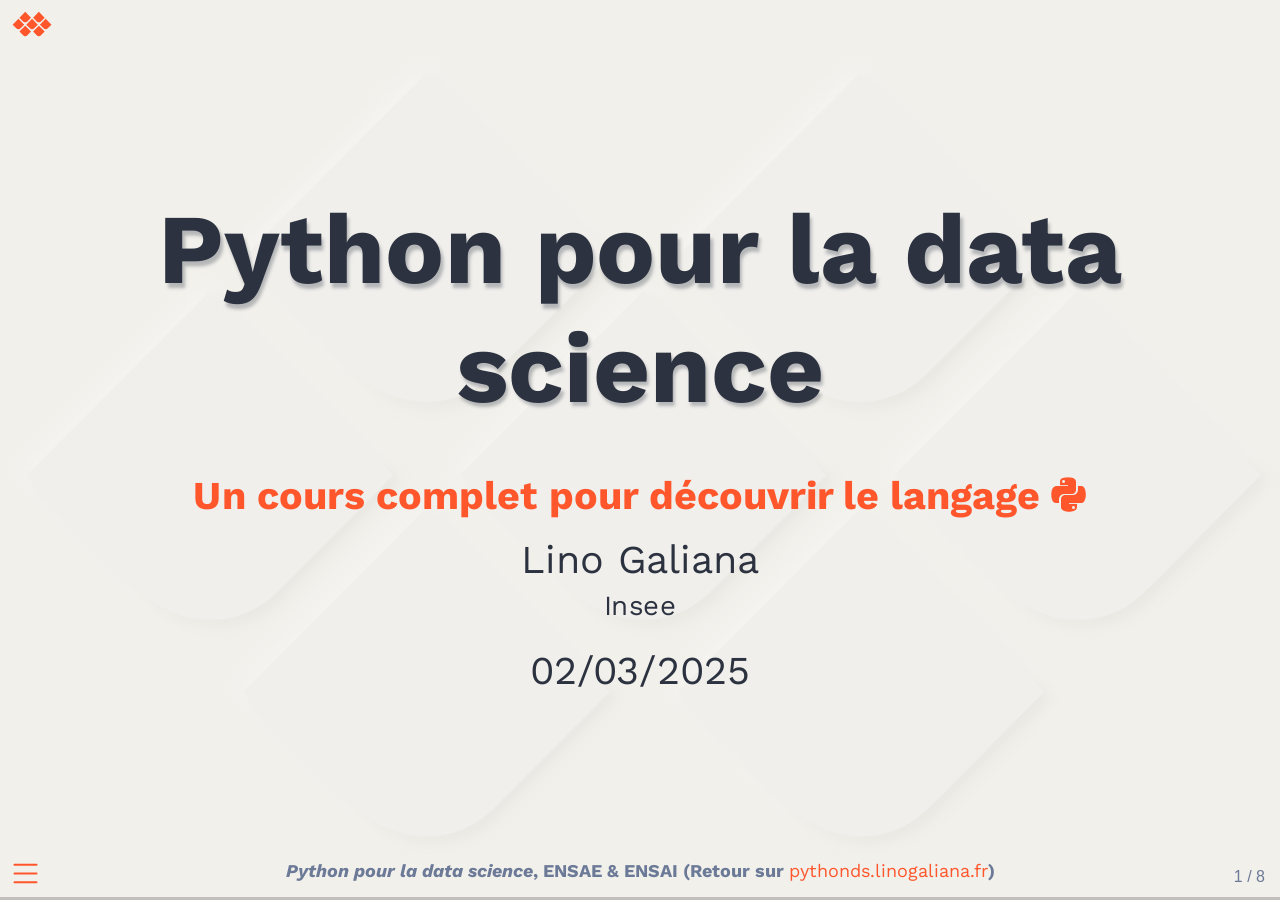
==== commit a7c3107e: "Built site for gh-pages" ====
--- a/index.html
+++ b/index.html
@@ -1,6 +1,5 @@
 <!DOCTYPE html>
 <html lang="fr-FR"><head>
-<script src="site_libs/tone/tone.js"></script>
 <script src="site_libs/clipboard/clipboard.min.js"></script>
 <script src="site_libs/quarto-html/tabby.min.js"></script>
 <script src="site_libs/quarto-html/popper.min.js"></script>
@@ -13,6 +12,7 @@
   <meta name="generator" content="quarto-1.7.33">
 
   <meta name="author" content="Lino Galiana">
+  <meta name="dcterms.date" content="2025-02-03">
   <title>Python pour la data science</title>
   <meta name="apple-mobile-web-app-capable" content="yes">
   <meta name="apple-mobile-web-app-status-bar-style" content="black-translucent">
@@ -131,7 +131,7 @@
 <meta name="citation_publication_date" content="2023">
 <meta name="citation_cover_date" content="2023">
 <meta name="citation_year" content="2023">
-<meta name="citation_online_date" content="2025-09-16">
+<meta name="citation_online_date" content="2025-03-02">
 <meta name="citation_fulltext_html_url" content="https://pythonds.linogaliana.fr/">
 <meta name="citation_doi" content="10.5281/zenodo.8229676">
 <meta name="citation_language" content="fr-FR">
@@ -155,7 +155,7 @@
     </div>
 </div>
 
-  <p class="date">16/09/2025</p>
+  <p class="date">02/03/2025</p>
 </section>
 <section id="présentation" class="slide level2 smaller" data-background-image="background.svg" data-background-size="contain">
 <h2>Présentation</h2>
@@ -231,8 +231,11 @@
 <section id="organisation-du-cours" class="slide level2" data-background-image="background.svg" data-background-size="contain">
 <h2>Organisation du cours</h2>
 <p><br><br></p>
-<ul>
-<li>Cours dure <span class="orange"><strong>21h</strong></span> avec des <strong>séances de 3h</strong> ;</li>
+<!---
+* Cours dure [__21h__]{.orange} avec des __séances de 3h__ ;
+---->
+<ul>
+<li>Cours dure <span class="orange"><strong>18h</strong></span> avec des <strong>séances de 3h</strong> ;</li>
 </ul>
 <div class="fragment">
 <ul>
@@ -241,7 +244,7 @@
 </div>
 <div class="fragment">
 <ul>
-<li>Validation avec un <span class="orange"><strong>projet de fin de semestre</strong></span>
+<li>Validation avec un <span class="orange"><strong>projet de fin de semestre</strong></span> et un <span class="orange"><strong>devoir maison intermédiaire</strong></span>
 <ul>
 <li>Plus de détails dans quelques instants</li>
 </ul></li>
@@ -257,7 +260,7 @@
 <li>Site web <i class="fa-brands fa-firefox" aria-label="firefox"></i>: <a href="https://pythonds.linogaliana.fr/" class="uri">https://pythonds.linogaliana.fr/</a> ;</li>
 <li>Dépôt <code>Github</code> <i class="fa-brands fa-github" aria-label="github"></i> : <a href="https://github.com/linogaliana/python-datascientist" class="uri">https://github.com/linogaliana/python-datascientist</a>
 <div class="widget widget-lg">
-<a class="btn" href="https://github.com/linogaliana/python-datascientist" rel="noopener" target="_blank" aria-label="Star this website on Github"><svg viewbox="0 0 16 16" width="16" height="16" class="octicon octicon-star" aria-hidden="true"><path fill-rule="evenodd" d="M8 .25a.75.75 0 01.673.418l1.882 3.815 4.21.612a.75.75 0 01.416 1.279l-3.046 2.97.719 4.192a.75.75 0 01-1.088.791L8 12.347l-3.766 1.98a.75.75 0 01-1.088-.79l.72-4.194L.818 6.374a.75.75 0 01.416-1.28l4.21-.611L7.327.668A.75.75 0 018 .25zm0 2.445L6.615 5.5a.75.75 0 01-.564.41l-3.097.45 2.24 2.184a.75.75 0 01.216.664l-.528 3.084 2.769-1.456a.75.75 0 01.698 0l2.77 1.456-.53-3.084a.75.75 0 01.216-.664l2.24-2.183-3.096-.45a.75.75 0 01-.564-.41L8 2.694v.001z"></path></svg>&nbsp;<span>Star this website on Github</span></a><a class="social-count" href="https://github.com/linogaliana/python-datascientist/stargazers" rel="noopener" target="_blank" aria-label="102 stargazers on GitHub">102</a>
+<a class="btn" href="https://github.com/linogaliana/python-datascientist" rel="noopener" target="_blank" aria-label="Star this website on Github"><svg viewbox="0 0 16 16" width="16" height="16" class="octicon octicon-star" aria-hidden="true"><path fill-rule="evenodd" d="M8 .25a.75.75 0 01.673.418l1.882 3.815 4.21.612a.75.75 0 01.416 1.279l-3.046 2.97.719 4.192a.75.75 0 01-1.088.791L8 12.347l-3.766 1.98a.75.75 0 01-1.088-.79l.72-4.194L.818 6.374a.75.75 0 01.416-1.28l4.21-.611L7.327.668A.75.75 0 018 .25zm0 2.445L6.615 5.5a.75.75 0 01-.564.41l-3.097.45 2.24 2.184a.75.75 0 01.216.664l-.528 3.084 2.769-1.456a.75.75 0 01.698 0l2.77 1.456-.53-3.084a.75.75 0 01.216-.664l2.24-2.183-3.096-.45a.75.75 0 01-.564-.41L8 2.694v.001z"></path></svg>&nbsp;<span>Star this website on Github</span></a><a class="social-count" href="https://github.com/linogaliana/python-datascientist/stargazers" rel="noopener" target="_blank" aria-label="102 stargazers on GitHub">140</a>
 </div></li>
 </ul></li>
 </ul>
@@ -289,11 +292,11 @@
 <section id="exemple-daccès-aux-ressources-pandas" class="slide level2" data-background-image="background.svg" data-background-size="contain">
 <h2>Exemple d’accès aux ressources <code>Pandas</code></h2>
 <div class="columns">
-<div class="column" style="width:50%;">
-<p><a href="https://pythonds.linogaliana.fr/content/manipulation/02_pandas_intro.html"><img data-src="pandaqr2.png" style="width:100.0%"></a></p>
+<div class="column" style="width:45%;">
+<p><a href="https://pythonds.linogaliana.fr/content/manipulation/02_pandas_intro.html"><img data-src="pandaqr2.png" style="width:80.0%"></a></p>
 <p><em>Par le biais direct du site <a href="https://pythonds.linogaliana.fr/content/manipulation/02_pandas_intro.html">pythonds.linogaliana.fr/</a></em></p>
-</div><div class="column" style="width:50%;">
-<p><a href="https://www.sspcloud.fr/formation"><img data-src="onyxia-qrcode4.png" style="width:100.0%"></a></p>
+</div><div class="column" style="width:45%;">
+<p><a href="https://www.sspcloud.fr/formation"><img data-src="onyxia-qrcode4.png" style="width:80.0%"></a></p>
 <p><em>Par le biais du portail de formation du <a href="https://www.sspcloud.fr/formation">www.sspcloud.fr/formation/</a></em></p>
 </div></div>
 </section>
@@ -379,7 +382,7 @@
     </div>
   <div class="quarto-auto-generated-content" style="display: none;">
 <div class="footer footer-default">
-<p><strong><em>Python pour la data science</em>, ENSAE (Retour sur <a href="https://pythonds.linogaliana.fr/">pythonds.linogaliana.fr</a>)</strong></p>
+<p><strong><em>Python pour la data science</em>, ENSAE &amp; ENSAI (Retour sur <a href="https://pythonds.linogaliana.fr/">pythonds.linogaliana.fr</a>)</strong></p>
 </div>
 </div></div>
 
@@ -390,7 +393,6 @@
   <script src="site_libs/revealjs/plugin/pdf-export/pdfexport.js"></script>
   <script src="site_libs/revealjs/plugin/reveal-menu/menu.js"></script>
   <script src="site_libs/revealjs/plugin/reveal-menu/quarto-menu.js"></script>
-  <script src="site_libs/revealjs/plugin/quarto-tone/tone.js"></script>
   <script src="site_libs/revealjs/plugin/quarto-support/support.js"></script>
   
 
@@ -583,7 +585,7 @@
         },
 
         // reveal.js plugins
-        plugins: [QuartoLineHighlight, PdfExport, RevealMenu, QuartoTone, QuartoSupport,
+        plugins: [QuartoLineHighlight, PdfExport, RevealMenu, QuartoSupport,
 
           RevealMath,
           RevealNotes,
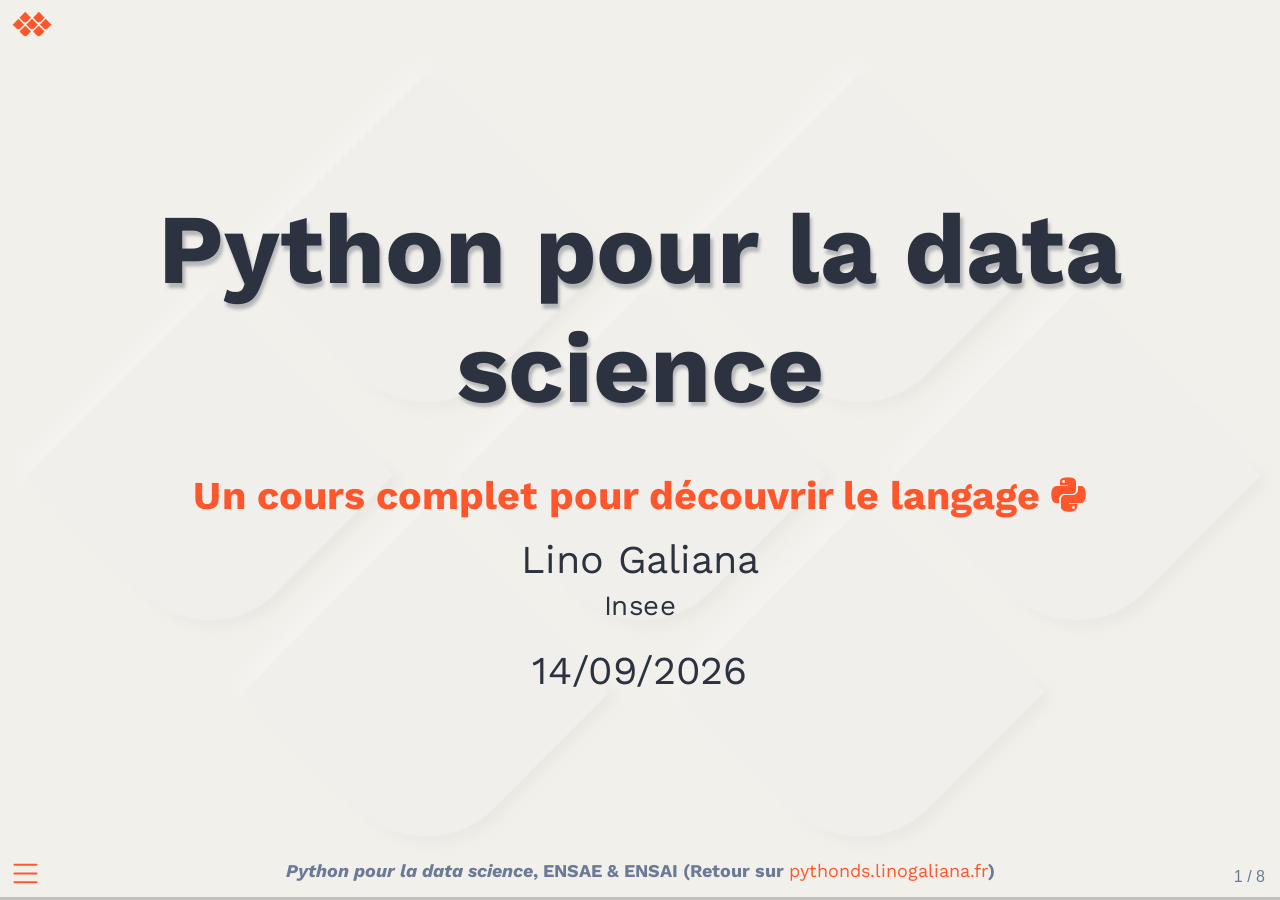
==== commit 4b92dcbd: "Built site for gh-pages" ====
--- a/index.html
+++ b/index.html
@@ -12,7 +12,6 @@
   <meta name="generator" content="quarto-1.7.33">
 
   <meta name="author" content="Lino Galiana">
-  <meta name="dcterms.date" content="2025-02-03">
   <title>Python pour la data science</title>
   <meta name="apple-mobile-web-app-capable" content="yes">
   <meta name="apple-mobile-web-app-status-bar-style" content="black-translucent">
@@ -131,7 +130,7 @@
 <meta name="citation_publication_date" content="2023">
 <meta name="citation_cover_date" content="2023">
 <meta name="citation_year" content="2023">
-<meta name="citation_online_date" content="2025-03-02">
+<meta name="citation_online_date" content="2026-09-14">
 <meta name="citation_fulltext_html_url" content="https://pythonds.linogaliana.fr/">
 <meta name="citation_doi" content="10.5281/zenodo.8229676">
 <meta name="citation_language" content="fr-FR">
@@ -155,7 +154,7 @@
     </div>
 </div>
 
-  <p class="date">02/03/2025</p>
+  <p class="date">14/09/2026</p>
 </section>
 <section id="présentation" class="slide level2 smaller" data-background-image="background.svg" data-background-size="contain">
 <h2>Présentation</h2>
@@ -203,7 +202,10 @@
 <li>Récupérer et structurer des données ;</li>
 <li>Manipuler ;</li>
 <li>Visualiser ;</li>
-<li>Modéliser ;</li>
+<li><del>
+Modéliser
+</del>
+<em>(Modélisation au S2)</em> ;</li>
 <li>Le cas spécifique des données textuelles.</li>
 </ul></li>
 </ul>
@@ -235,7 +237,7 @@
 * Cours dure [__21h__]{.orange} avec des __séances de 3h__ ;
 ---->
 <ul>
-<li>Cours dure <span class="orange"><strong>18h</strong></span> avec des <strong>séances de 3h</strong> ;</li>
+<li>Cours dure <span class="orange"><strong>15h</strong></span> avec des <strong>séances de 3h</strong> ;</li>
 </ul>
 <div class="fragment">
 <ul>
@@ -244,7 +246,7 @@
 </div>
 <div class="fragment">
 <ul>
-<li>Validation avec un <span class="orange"><strong>projet de fin de semestre</strong></span> et un <span class="orange"><strong>devoir maison intermédiaire</strong></span>
+<li>Validation avec un <span class="orange"><strong>projet de fin de semestre</strong></span>
 <ul>
 <li>Plus de détails dans quelques instants</li>
 </ul></li>
@@ -260,7 +262,7 @@
 <li>Site web <i class="fa-brands fa-firefox" aria-label="firefox"></i>: <a href="https://pythonds.linogaliana.fr/" class="uri">https://pythonds.linogaliana.fr/</a> ;</li>
 <li>Dépôt <code>Github</code> <i class="fa-brands fa-github" aria-label="github"></i> : <a href="https://github.com/linogaliana/python-datascientist" class="uri">https://github.com/linogaliana/python-datascientist</a>
 <div class="widget widget-lg">
-<a class="btn" href="https://github.com/linogaliana/python-datascientist" rel="noopener" target="_blank" aria-label="Star this website on Github"><svg viewbox="0 0 16 16" width="16" height="16" class="octicon octicon-star" aria-hidden="true"><path fill-rule="evenodd" d="M8 .25a.75.75 0 01.673.418l1.882 3.815 4.21.612a.75.75 0 01.416 1.279l-3.046 2.97.719 4.192a.75.75 0 01-1.088.791L8 12.347l-3.766 1.98a.75.75 0 01-1.088-.79l.72-4.194L.818 6.374a.75.75 0 01.416-1.28l4.21-.611L7.327.668A.75.75 0 018 .25zm0 2.445L6.615 5.5a.75.75 0 01-.564.41l-3.097.45 2.24 2.184a.75.75 0 01.216.664l-.528 3.084 2.769-1.456a.75.75 0 01.698 0l2.77 1.456-.53-3.084a.75.75 0 01.216-.664l2.24-2.183-3.096-.45a.75.75 0 01-.564-.41L8 2.694v.001z"></path></svg>&nbsp;<span>Star this website on Github</span></a><a class="social-count" href="https://github.com/linogaliana/python-datascientist/stargazers" rel="noopener" target="_blank" aria-label="102 stargazers on GitHub">140</a>
+<a class="btn" href="https://github.com/linogaliana/python-datascientist" rel="noopener" target="_blank" aria-label="Star this website on Github"><svg viewbox="0 0 16 16" width="16" height="16" class="octicon octicon-star" aria-hidden="true"><path fill-rule="evenodd" d="M8 .25a.75.75 0 01.673.418l1.882 3.815 4.21.612a.75.75 0 01.416 1.279l-3.046 2.97.719 4.192a.75.75 0 01-1.088.791L8 12.347l-3.766 1.98a.75.75 0 01-1.088-.79l.72-4.194L.818 6.374a.75.75 0 01.416-1.28l4.21-.611L7.327.668A.75.75 0 018 .25zm0 2.445L6.615 5.5a.75.75 0 01-.564.41l-3.097.45 2.24 2.184a.75.75 0 01.216.664l-.528 3.084 2.769-1.456a.75.75 0 01.698 0l2.77 1.456-.53-3.084a.75.75 0 01.216-.664l2.24-2.183-3.096-.45a.75.75 0 01-.564-.41L8 2.694v.001z"></path></svg>&nbsp;<span>Star this website on Github</span></a><a class="social-count" href="https://github.com/linogaliana/python-datascientist/stargazers" rel="noopener" target="_blank" aria-label="179 stargazers on GitHub">179</a>
 </div></li>
 </ul></li>
 </ul>
@@ -271,8 +273,7 @@
 <li>Possibilité de les tester sur des environnements temporaires d’exécution</li>
 </ul></li>
 </ul>
-<p><a href="https://datalab.sspcloud.fr/launcher/ide/vscode-python?autoLaunch=true&amp;onyxia.friendlyName=%C2%AB02_pandas_intro%C2%BB&amp;init.personalInit=%C2%ABhttps%3A%2F%2Fraw.githubusercontent.com%2Flinogaliana%2Fpython-datascientist%2Fmaster%2Fsspcloud%2Finit-vscode.sh%C2%BB&amp;init.personalInitArgs=%C2%ABmanipulation%2002_pandas_intro%C2%BB&amp;security.allowlist.enabled=false" target="_blank" rel="noopener" data-original-href="https://datalab.sspcloud.fr/launcher/ide/vscode-python?autoLaunch=true&amp;onyxia.friendlyName=%C2%AB02_pandas_intro%C2%BB&amp;init.personalInit=%C2%ABhttps%3A%2F%2Fraw.githubusercontent.com%2Flinogaliana%2Fpython-datascientist%2Fmaster%2Fsspcloud%2Finit-vscode.sh%C2%BB&amp;init.personalInitArgs=%C2%ABmanipulation%2002_pandas_intro%C2%BB&amp;security.allowlist.enabled=false"><img src="https://img.shields.io/badge/SSP%20Cloud-Tester_avec_VSCode-blue?logo=visualstudiocode&amp;logoColor=blue" alt="Onyxia"></a>
-<a href="https://datalab.sspcloud.fr/launcher/ide/jupyter-python?autoLaunch=true&amp;onyxia.friendlyName=%C2%AB02_pandas_intro%C2%BB&amp;init.personalInit=%C2%ABhttps%3A%2F%2Fraw.githubusercontent.com%2Flinogaliana%2Fpython-datascientist%2Fmaster%2Fsspcloud%2Finit-jupyter.sh%C2%BB&amp;init.personalInitArgs=%C2%ABmanipulation%2002_pandas_intro%C2%BB&amp;security.allowlist.enabled=false" target="_blank" rel="noopener" data-original-href="https://datalab.sspcloud.fr/launcher/ide/jupyter-python?autoLaunch=true&amp;onyxia.friendlyName=%C2%AB02_pandas_intro%C2%BB&amp;init.personalInit=%C2%ABhttps%3A%2F%2Fraw.githubusercontent.com%2Flinogaliana%2Fpython-datascientist%2Fmaster%2Fsspcloud%2Finit-jupyter.sh%C2%BB&amp;init.personalInitArgs=%C2%ABmanipulation%2002_pandas_intro%C2%BB&amp;security.allowlist.enabled=false"><img src="https://img.shields.io/badge/SSP%20Cloud-Tester_avec_Jupyter-orange?logo=Jupyter&amp;logoColor=orange" alt="Onyxia"></a></p>
+<p><a href="https://datalab.sspcloud.fr/launcher/ide/vscode-python?autoLaunch=true&amp;onyxia.friendlyName=%C2%AB02_pandas_intro%C2%BB&amp;init.personalInit=%C2%ABhttps%3A%2F%2Fraw.githubusercontent.com%2Flinogaliana%2Fpython-datascientist%2Fmaster%2Fsspcloud%2Finit-vscode.sh%C2%BB&amp;init.personalInitArgs=%C2%ABmanipulation%2002_pandas_intro%C2%BB&amp;security.allowlist.enabled=false" target="_blank" rel="noopener" data-original-href="https://datalab.sspcloud.fr/launcher/ide/vscode-python?autoLaunch=true&amp;onyxia.friendlyName=%C2%AB02_pandas_intro%C2%BB&amp;init.personalInit=%C2%ABhttps%3A%2F%2Fraw.githubusercontent.com%2Flinogaliana%2Fpython-datascientist%2Fmaster%2Fsspcloud%2Finit-vscode.sh%C2%BB&amp;init.personalInitArgs=%C2%ABmanipulation%2002_pandas_intro%C2%BB&amp;security.allowlist.enabled=false"><img src="https://img.shields.io/badge/SSP%20Cloud-Tester_avec_VSCode-blue?logo=visualstudiocode&amp;logoColor=blue" alt="Onyxia"></a></p>
 <div class="callout callout-important callout-titled callout-style-default">
 <div class="callout-body">
 <div class="callout-title">
@@ -282,8 +283,8 @@
 <p><strong>Environnement pour les TD</strong></p>
 </div>
 <div class="callout-content">
-<p>Vous devez utiliser le <a href="https://datalab.sspcloud.fr/home"><code>SSPCloud</code> https://datalab.sspcloud.fr</a> pour les TD et il est recommandé de privilégier <code>VSCode</code> dessus (pas de <em>debug</em> garanti sur d’autres environnements)</p>
-<p><a href="https://datalab.sspcloud.fr/launcher/ide/vscode-python?autoLaunch=true&amp;onyxia.friendlyName=%C2%AB02_pandas_intro%C2%BB&amp;init.personalInit=%C2%ABhttps%3A%2F%2Fraw.githubusercontent.com%2Flinogaliana%2Fpython-datascientist%2Fmaster%2Fsspcloud%2Finit-vscode.sh%C2%BB&amp;init.personalInitArgs=%C2%ABmanipulation%2002_pandas_intro%C2%BB&amp;security.allowlist.enabled=false" target="_blank" rel="noopener" data-original-href="https://datalab.sspcloud.fr/launcher/ide/vscode-python?autoLaunch=true&amp;onyxia.friendlyName=%C2%AB02_pandas_intro%C2%BB&amp;init.personalInit=%C2%ABhttps%3A%2F%2Fraw.githubusercontent.com%2Flinogaliana%2Fpython-datascientist%2Fmaster%2Fsspcloud%2Finit-vscode.sh%C2%BB&amp;init.personalInitArgs=%C2%ABmanipulation%2002_pandas_intro%C2%BB&amp;security.allowlist.enabled=false"><img src="https://img.shields.io/badge/SSP%20Cloud-Tester_avec_VSCode-blue?logo=visualstudiocode&amp;logoColor=blue" alt="Onyxia"></a></p>
+<p>Vous devez utiliser le <a href="https://datalab.sspcloud.fr/home"><code>SSPCloud</code> https://datalab.sspcloud.fr</a> pour les TD.</p>
+<p>Les autres boutons sont pour les malheureux qui n’y ont pas accès.</p>
 </div>
 </div>
 </div>
@@ -332,7 +333,7 @@
 <ul>
 <li>Exigence de <span class="orange"><strong>reproductibilité</strong></span>
 <ul>
-<li>Projet utilisant des <strong>sources <em>open data</em></strong> ou scrappant des sites publics ;</li>
+<li>Projet utilisant des <strong>sources <em>open data</em></strong> ou scrappant des sites publics (⚠️ scraping = risque de galère) ;</li>
 <li>Code doit pouvoir être <strong>répliqué</strong> par chargé TD ;</li>
 <li><span class="orange"><strong>Pas un projet Kaggle !</strong></span></li>
 </ul></li>
@@ -347,13 +348,13 @@
 <ul>
 <li><strong>Approfondir</strong> des aspects du cours:
 <ul>
-<li><span class="orange"><strong>Trois dimensions</strong></span> doivent être présentes dans le projet: manipuler, visualiser ou modéliser ;</li>
+<li><span class="orange"><strong>Trois dimensions</strong></span> doivent être présentes dans le projet: récupération, manipulation, visualisation ;</li>
 <li>Plus ou moins loin selon les projets.</li>
 </ul></li>
 </ul>
 <div class="fragment">
 <ul>
-<li><strong>Deadline en décembre 2025</strong>, date précisée ultérieurement</li>
+<li><strong>Deadline le 20 avril 2026</strong></li>
 </ul>
 <div class="callout callout-tip callout-titled callout-style-default">
 <div class="callout-body">
@@ -368,8 +369,8 @@
 <li>Création d’un système de réponse automatique aux tweets mentionnant la RATP ;</li>
 <li>Si les bouchers charcutiers observent mieux la criminalité que l’Insee, est-ce parce qu’ils s’installent là où le crime sévit ?</li>
 <li>Visualiser les performances des athlètes sur des courses niveau amateur ou professionel ;</li>
+<li>Comparer la performance de modèles de gestion de portefeuille ;</li>
 <li>Analyse de langage sur les discours des députés français ;</li>
-<li>Comparer la performance de modèles de gestion de portefeuille ;</li>
 <li>Statistiques sur les prénoms dans les nominations en cabinets ministériels.</li>
 </ul>
 </div>
